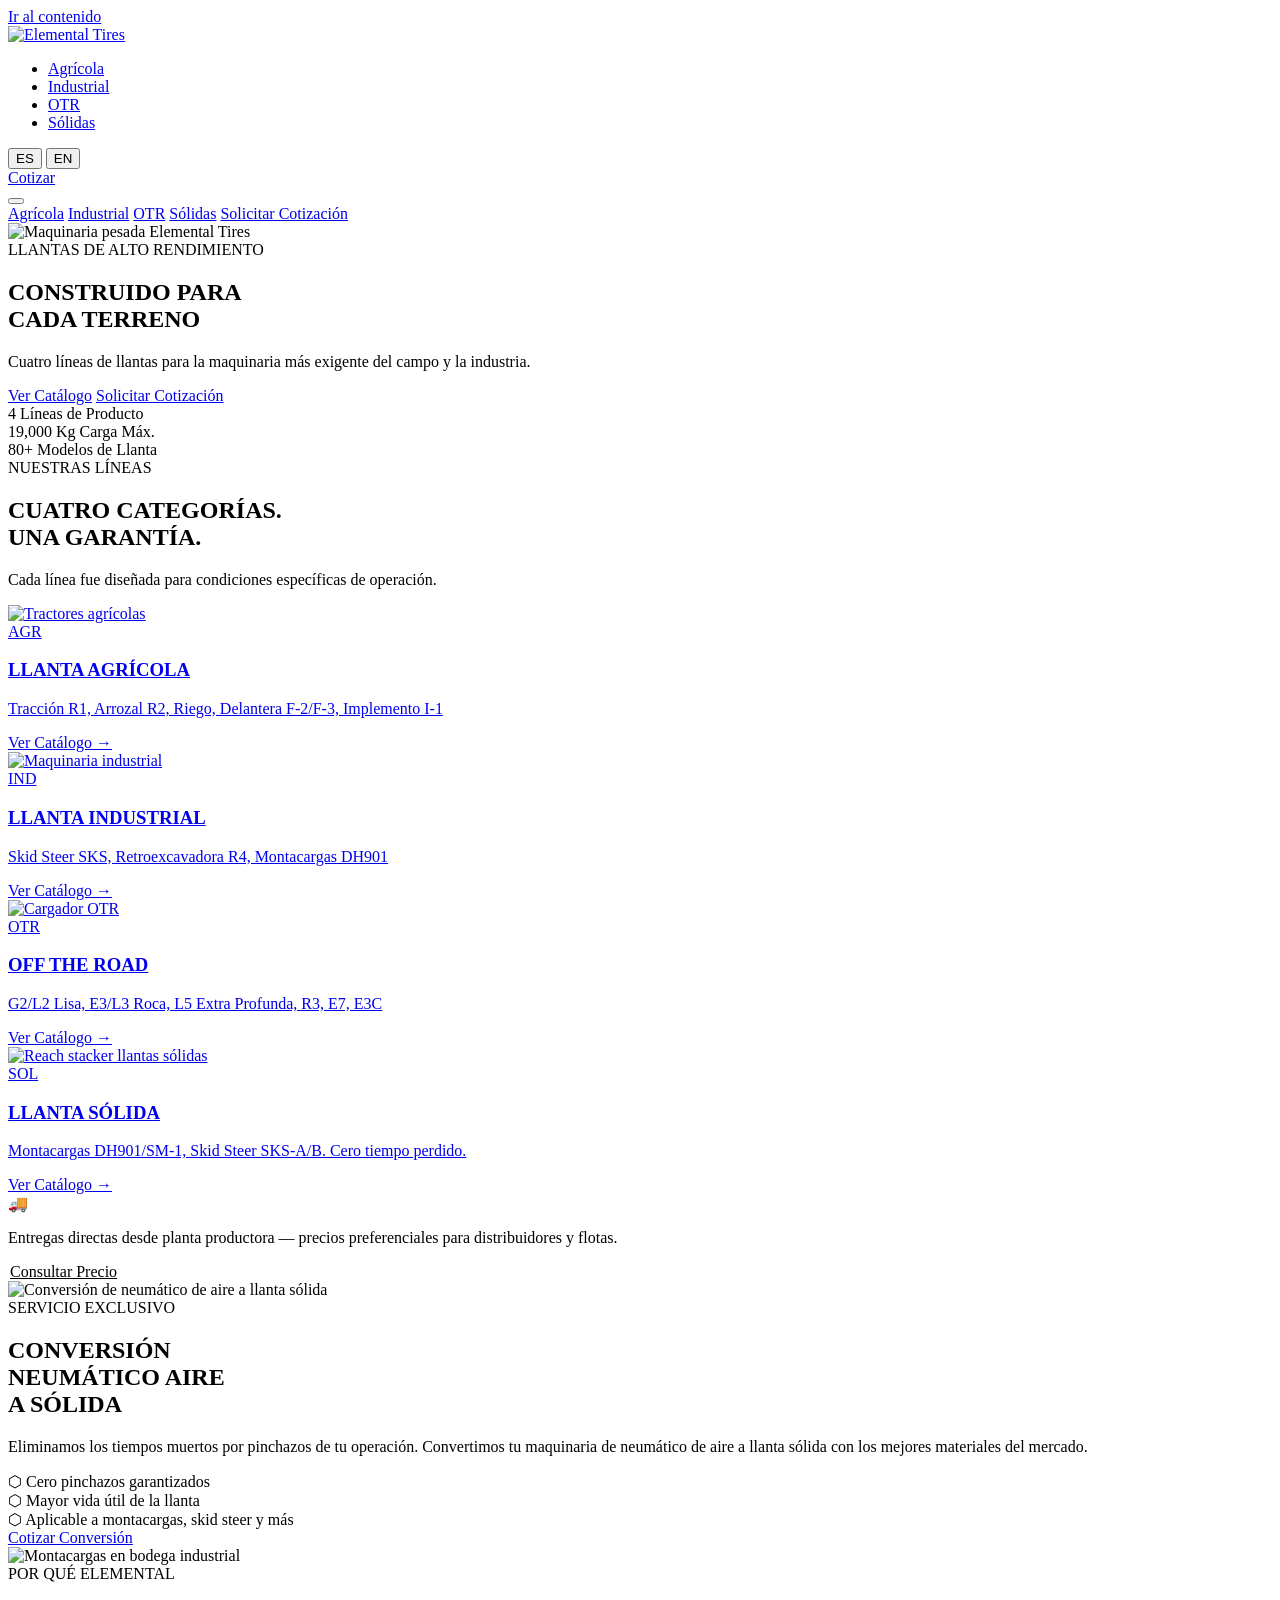
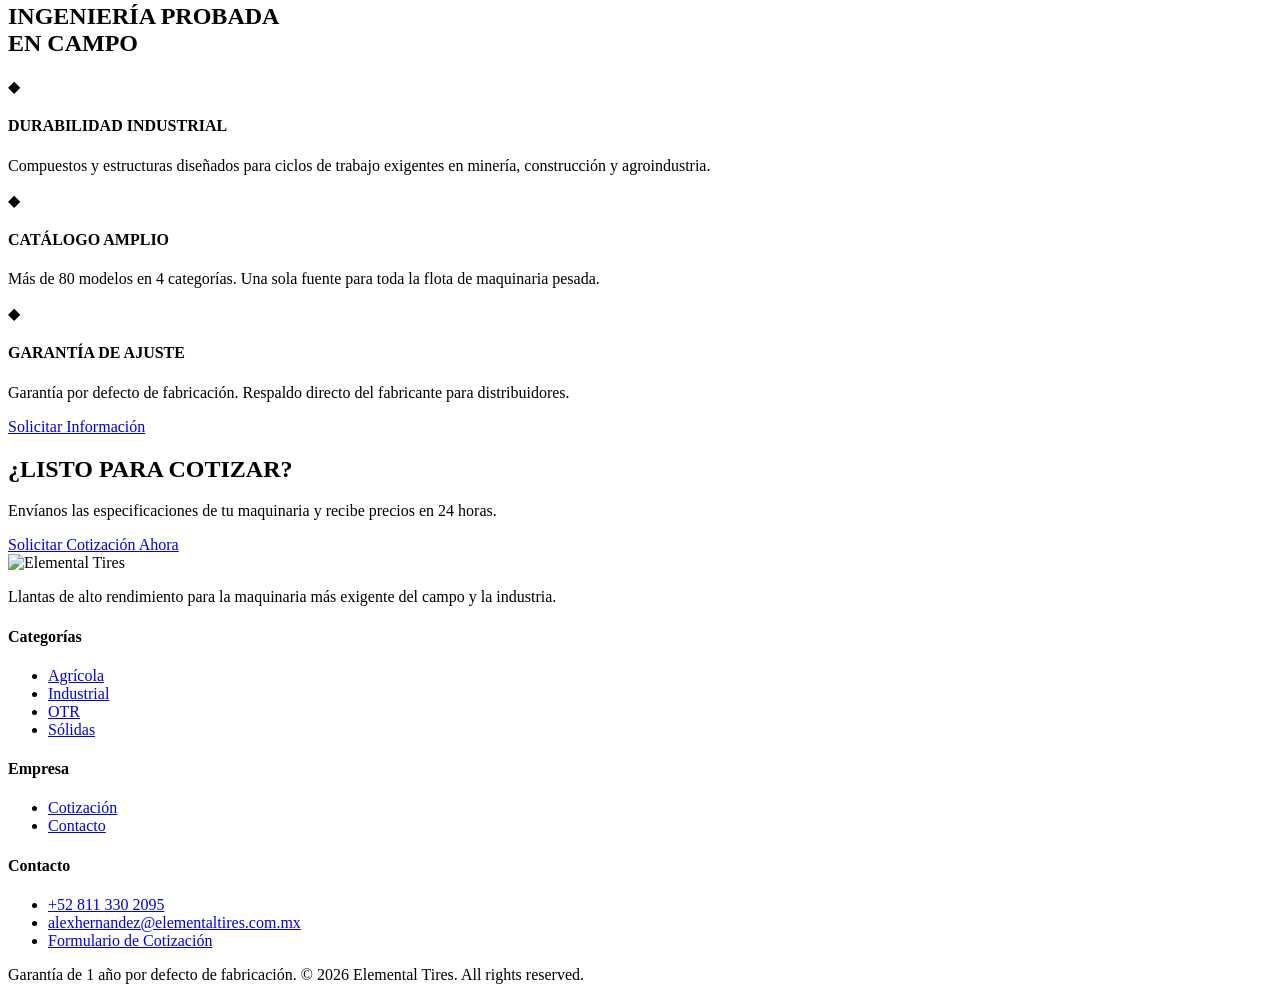
==== index.html @ 64456729 "Add files via upload" ====
﻿<!DOCTYPE html>
<html lang="es">
<head>
  <meta charset="UTF-8" />
  <meta name="viewport" content="width=device-width, initial-scale=1.0" />
  <title>Elemental Tires — Llantas Industriales y Agrícolas</title>
  <link rel="icon" type="image/png" href="assets/img/logo.png" />
  <meta name="description" content="Catálogo de llantas para maquinaria agrícola, industrial, OTR y montacargas. Distribuidores en LATAM y USA." />

  <link rel="preconnect" href="https://fonts.googleapis.com" />
  <link rel="preconnect" href="https://fonts.gstatic.com" crossorigin />
  <link rel="stylesheet" href="https://fonts.googleapis.com/css2?family=Barlow+Condensed:wght@400;700;900&family=Barlow:wght@400;500;700&family=IBM+Plex+Mono:wght@400;500&display=swap" />

  <link rel="stylesheet" href="assets/css/main.css?v=20260608" />
  <link rel="stylesheet" href="assets/css/index.css?v=20260608" />
</head>
<body>

<a href="#main" class="skip-link" data-es="Ir al contenido" data-en="Skip to content">Ir al contenido</a>
<div id="scroll-bar"></div>

<!-- NAV -->
<nav class="nav" role="navigation" aria-label="Navegación principal">
  <div class="nav__inner">
    <a href="index.html" class="nav__logo"><img src="assets/img/logo.png" alt="Elemental Tires" /></a>
    <ul class="nav__links">
      <li><a href="agricultural.html" data-es="Agrícola" data-en="Agricultural">Agrícola</a></li>
      <li><a href="industrial.html" data-es="Industrial" data-en="Industrial">Industrial</a></li>
      <li><a href="offroad.html" data-es="OTR" data-en="OTR">OTR</a></li>
      <li><a href="solid.html" data-es="Sólidas" data-en="Solid">Sólidas</a></li>
    </ul>
    <div class="nav__right">
      <div class="lang-toggle" role="group" aria-label="Idioma">
        <button class="lang-btn" data-lang="es">ES</button>
        <button class="lang-btn" data-lang="en">EN</button>
      </div>
      <a href="contact.html" class="nav__cta" data-es="Cotizar" data-en="Get Quote">Cotizar</a>
    </div>
    <button class="nav__hamburger" aria-label="Menú" aria-expanded="false">
      <span></span><span></span><span></span>
    </button>
  </div>
</nav>

<!-- MOBILE DRAWER -->
<div class="nav__drawer" role="dialog" aria-modal="true">
  <a href="agricultural.html" data-es="Agrícola" data-en="Agricultural">Agrícola</a>
  <a href="industrial.html" data-es="Industrial" data-en="Industrial">Industrial</a>
  <a href="offroad.html" data-es="OTR" data-en="OTR">OTR</a>
  <a href="solid.html" data-es="Sólidas" data-en="Solid">Sólidas</a>
  <a href="contact.html" class="nav__cta btn btn--primary btn--sm" data-es="Solicitar Cotización" data-en="Request Quote">Solicitar Cotización</a>
</div>

<main id="main">

  <!-- HERO -->
  <section class="hero" aria-label="Hero">
    <div class="hero__bg">
      <img class="hero__bg-img" src="assets/img/img-000.png"
           alt="Maquinaria pesada Elemental Tires"
           fetchpriority="high" loading="eager" />
      <div class="hero__overlay"></div>
    </div>
    <div class="hero__content container">
      <span class="hero__eyebrow hero__reveal"
            data-es="LLANTAS DE ALTO RENDIMIENTO" data-en="HIGH PERFORMANCE TIRES">LLANTAS DE ALTO RENDIMIENTO</span>
      <h1 class="hero__title hero__reveal"
          data-es="CONSTRUIDO PARA<br>CADA TERRENO" data-en="BUILT FOR<br>EVERY TERRAIN">CONSTRUIDO PARA<br>CADA TERRENO</h1>
      <p class="hero__sub hero__reveal"
         data-es="Cuatro líneas de llantas para la maquinaria más exigente del campo y la industria."
         data-en="Four tire lines for the most demanding agricultural and industrial machinery.">
        Cuatro líneas de llantas para la maquinaria más exigente del campo y la industria.
      </p>
      <div class="hero__actions hero__reveal">
        <a href="agricultural.html" class="btn btn--primary"
           data-es="Ver Catálogo" data-en="View Catalog">Ver Catálogo</a>
        <a href="contact.html" class="btn btn--ghost"
           data-es="Solicitar Cotización" data-en="Request Quote">Solicitar Cotización</a>
      </div>
    </div>
    <div class="hero__stats">
      <div class="hero__stat hero__reveal" style="--delay:.1s">
        <span class="hero__stat-num" data-count="4">4</span>
        <span class="hero__stat-label" data-es="Líneas de Producto" data-en="Product Lines">Líneas de Producto</span>
      </div>
      <div class="hero__stat hero__reveal" style="--delay:.2s">
        <span class="hero__stat-num" data-count="19000">19,000</span>
        <span class="hero__stat-label" data-es="Kg Carga Máx." data-en="Kg Max Load">Kg Carga Máx.</span>
      </div>
      <div class="hero__stat hero__reveal" style="--delay:.3s">
        <span class="hero__stat-num" data-count="80">80+</span>
        <span class="hero__stat-label" data-es="Modelos de Llanta" data-en="Tire Models">Modelos de Llanta</span>
      </div>
    </div>
  </section>

  <!-- CATEGORIES -->
  <section class="categories section-pad">
    <div class="container">
      <header class="section-header reveal">
        <span class="eyebrow" data-es="NUESTRAS LÍNEAS" data-en="OUR LINES">NUESTRAS LÍNEAS</span>
        <h2 data-es="CUATRO CATEGORÍAS.<br>UNA GARANTÍA." data-en="FOUR CATEGORIES.<br>ONE WARRANTY.">CUATRO CATEGORÍAS.<br>UNA GARANTÍA.</h2>
        <p data-es="Cada línea fue diseñada para condiciones específicas de operación."
           data-en="Each line was engineered for specific operating conditions.">
          Cada línea fue diseñada para condiciones específicas de operación.
        </p>
      </header>

      <div class="cat-grid">

        <a href="agricultural.html" class="cat-card reveal" style="--delay:.05s">
          <div class="cat-card__img">
            <img src="assets/img/img-002.png" alt="Tractores agrícolas" loading="lazy" />
          </div>
          <div class="cat-card__overlay"></div>
          <div class="cat-card__body">
            <span class="cat-card__code">AGR</span>
            <h3 data-es="LLANTA AGRÍCOLA" data-en="AGRICULTURAL TIRE">LLANTA AGRÍCOLA</h3>
            <p data-es="Tracción R1, Arrozal R2, Riego, Delantera F-2/F-3, Implemento I-1"
               data-en="R1 Drive, R2 Rice, Irrigation, Front F-2/F-3, Implement I-1">
              Tracción R1, Arrozal R2, Riego, Delantera F-2/F-3, Implemento I-1
            </p>
            <span class="cat-card__cta" data-es="Ver Catálogo →" data-en="View Catalog →">Ver Catálogo →</span>
          </div>
        </a>

        <a href="industrial.html" class="cat-card reveal" style="--delay:.1s">
          <div class="cat-card__img">
            <img src="assets/img/img-030.png" alt="Maquinaria industrial" loading="lazy" />
          </div>
          <div class="cat-card__overlay"></div>
          <div class="cat-card__body">
            <span class="cat-card__code">IND</span>
            <h3 data-es="LLANTA INDUSTRIAL" data-en="INDUSTRIAL TIRE">LLANTA INDUSTRIAL</h3>
            <p data-es="Skid Steer SKS, Retroexcavadora R4, Montacargas DH901"
               data-en="Skid Steer SKS, Backhoe R4, Forklift DH901">
              Skid Steer SKS, Retroexcavadora R4, Montacargas DH901
            </p>
            <span class="cat-card__cta" data-es="Ver Catálogo →" data-en="View Catalog →">Ver Catálogo →</span>
          </div>
        </a>

        <a href="offroad.html" class="cat-card reveal" style="--delay:.15s">
          <div class="cat-card__img">
            <img src="assets/img/img-065.png" alt="Cargador OTR" loading="lazy" />
          </div>
          <div class="cat-card__overlay"></div>
          <div class="cat-card__body">
            <span class="cat-card__code">OTR</span>
            <h3 data-es="OFF THE ROAD" data-en="OFF THE ROAD">OFF THE ROAD</h3>
            <p data-es="G2/L2 Lisa, E3/L3 Roca, L5 Extra Profunda, R3, E7, E3C"
               data-en="G2/L2 Smooth, E3/L3 Rock, L5 Extra Deep, R3, E7, E3C">
              G2/L2 Lisa, E3/L3 Roca, L5 Extra Profunda, R3, E7, E3C
            </p>
            <span class="cat-card__cta" data-es="Ver Catálogo →" data-en="View Catalog →">Ver Catálogo →</span>
          </div>
        </a>

        <a href="solid.html" class="cat-card reveal" style="--delay:.2s">
          <div class="cat-card__img">
            <img src="assets/img/img-100.png" alt="Reach stacker llantas sólidas" loading="lazy" />
          </div>
          <div class="cat-card__overlay"></div>
          <div class="cat-card__body">
            <span class="cat-card__code">SOL</span>
            <h3 data-es="LLANTA SÓLIDA" data-en="SOLID TIRE">LLANTA SÓLIDA</h3>
            <p data-es="Montacargas DH901/SM-1, Skid Steer SKS-A/B. Cero tiempo perdido."
               data-en="Forklift DH901/SM-1, Skid Steer SKS-A/B. Zero downtime.">
              Montacargas DH901/SM-1, Skid Steer SKS-A/B. Cero tiempo perdido.
            </p>
            <span class="cat-card__cta" data-es="Ver Catálogo →" data-en="View Catalog →">Ver Catálogo →</span>
          </div>
        </a>

      </div>
    </div>
  </section>

  <!-- CONVERSIÓN AIRE → SÓLIDA + ENTREGAS -->
  <section class="conversion-section section-pad">
    <div class="container">

      <!-- Ticker de entrega -->
      <div class="delivery-strip reveal">
        <span class="delivery-strip__icon">🚚</span>
        <p data-es="Entregas directas desde planta productora — precios preferenciales para distribuidores y flotas."
           data-en="Direct deliveries from the production plant — preferential pricing for distributors and fleets.">
          Entregas directas desde planta productora — precios preferenciales para distribuidores y flotas.
        </p>
        <a href="contact.html" class="btn btn--sm" style="background:#fff;color:var(--accent);border:2px solid #fff;white-space:nowrap;"
           data-es="Consultar Precio" data-en="Check Price">Consultar Precio</a>
      </div>

      <!-- Conversión highlight -->
      <div class="conv-grid">
        <div class="conv-img reveal">
          <img src="assets/img/aireasolido.jpeg" alt="Conversión de neumático de aire a llanta sólida" loading="lazy" />
        </div>
        <div class="conv-text">
          <span class="eyebrow reveal" data-es="SERVICIO EXCLUSIVO" data-en="EXCLUSIVE SERVICE">SERVICIO EXCLUSIVO</span>
          <h2 class="reveal" data-es="CONVERSIÓN<br>NEUMÁTICO AIRE<br>A SÓLIDA" data-en="PNEUMATIC TIRE<br>TO SOLID TIRE<br>CONVERSION">CONVERSIÓN<br>NEUMÁTICO AIRE<br>A SÓLIDA</h2>
          <p class="reveal" data-es="Eliminamos los tiempos muertos por pinchazos de tu operación. Convertimos tu maquinaria de neumático de aire a llanta sólida con los mejores materiales del mercado."
             data-en="We eliminate puncture downtime from your operation. We convert your equipment from pneumatic air tires to solid tires with the best materials on the market.">
            Eliminamos los tiempos muertos por pinchazos de tu operación. Convertimos tu maquinaria de neumático de aire a llanta sólida con los mejores materiales del mercado.
          </p>
          <div class="conv-features reveal">
            <div class="conv-feat">
              <span class="conv-feat__icon">⬡</span>
              <span data-es="Cero pinchazos garantizados" data-en="Zero punctures guaranteed">Cero pinchazos garantizados</span>
            </div>
            <div class="conv-feat">
              <span class="conv-feat__icon">⬡</span>
              <span data-es="Mayor vida útil de la llanta" data-en="Longer tire service life">Mayor vida útil de la llanta</span>
            </div>
            <div class="conv-feat">
              <span class="conv-feat__icon">⬡</span>
              <span data-es="Aplicable a montacargas, skid steer y más" data-en="Applicable to forklifts, skid steers and more">Aplicable a montacargas, skid steer y más</span>
            </div>
          </div>
          <a href="contact.html?product=Conversion+Neumatico+a+Solida" class="btn btn--primary reveal"
             data-es="Cotizar Conversión" data-en="Quote Conversion">Cotizar Conversión</a>
        </div>
      </div>

    </div>
  </section>

  <!-- WHY ELEMENTAL -->
  <section class="why section-pad">
    <div class="container">
      <div class="why__grid">
        <div class="why__img reveal">
          <img src="assets/img/img-051.png" alt="Montacargas en bodega industrial" loading="lazy" />
        </div>
        <div class="why__text">
          <header class="section-header reveal">
            <span class="eyebrow" data-es="POR QUÉ ELEMENTAL" data-en="WHY ELEMENTAL">POR QUÉ ELEMENTAL</span>
            <h2 data-es="INGENIERÍA PROBADA<br>EN CAMPO" data-en="FIELD-PROVEN<br>ENGINEERING">INGENIERÍA PROBADA<br>EN CAMPO</h2>
          </header>
          <div class="why__pillars">
            <div class="why__pillar reveal">
              <span class="why__pillar-icon">◆</span>
              <div>
                <h4 data-es="DURABILIDAD INDUSTRIAL" data-en="INDUSTRIAL DURABILITY">DURABILIDAD INDUSTRIAL</h4>
                <p data-es="Compuestos y estructuras diseñados para ciclos de trabajo exigentes en minería, construcción y agroindustria."
                   data-en="Compounds and structures designed for demanding work cycles in mining, construction, and agro-industry.">
                  Compuestos y estructuras diseñados para ciclos de trabajo exigentes en minería, construcción y agroindustria.
                </p>
              </div>
            </div>
            <div class="why__pillar reveal">
              <span class="why__pillar-icon">◆</span>
              <div>
                <h4 data-es="CATÁLOGO AMPLIO" data-en="WIDE CATALOG">CATÁLOGO AMPLIO</h4>
                <p data-es="Más de 80 modelos en 4 categorías. Una sola fuente para toda la flota de maquinaria pesada."
                   data-en="Over 80 models in 4 categories. A single source for your entire heavy equipment fleet.">
                  Más de 80 modelos en 4 categorías. Una sola fuente para toda la flota de maquinaria pesada.
                </p>
              </div>
            </div>
            <div class="why__pillar reveal">
              <span class="why__pillar-icon">◆</span>
              <div>
                <h4 data-es="GARANTÍA DE AJUSTE" data-en="ADJUSTMENT WARRANTY">GARANTÍA DE AJUSTE</h4>
                <p data-es="Garantía por defecto de fabricación. Respaldo directo del fabricante para distribuidores."
                   data-en="Warranty for manufacturing defects. Direct manufacturer support for distributors.">
                  Garantía por defecto de fabricación. Respaldo directo del fabricante para distribuidores.
                </p>
              </div>
            </div>
          </div>
          <div class="reveal">
            <a href="contact.html" class="btn btn--primary"
               data-es="Solicitar Información" data-en="Request Information">Solicitar Información</a>
          </div>
        </div>
      </div>
    </div>
  </section>

  <!-- CTA BAND -->
  <section class="cta-band">
    <div class="container cta-band__inner">
      <div class="reveal">
        <h2 data-es="¿LISTO PARA COTIZAR?" data-en="READY TO GET A QUOTE?">¿LISTO PARA COTIZAR?</h2>
        <p data-es="Envíanos las especificaciones de tu maquinaria y recibe precios en 24 horas."
           data-en="Send us your equipment specifications and receive pricing within 24 hours.">
          Envíanos las especificaciones de tu maquinaria y recibe precios en 24 horas.
        </p>
      </div>
      <a href="contact.html" class="btn btn--primary reveal"
         data-es="Solicitar Cotización Ahora" data-en="Request Quote Now">Solicitar Cotización Ahora</a>
    </div>
  </section>

</main>

<!-- FOOTER -->
<footer class="footer" role="contentinfo">
  <div class="footer__inner">
    <div>
      <div class="footer__logo"><img src="assets/img/logo.png" alt="Elemental Tires" /></div>
      <p class="footer__tagline"
         data-es="Llantas de alto rendimiento para la maquinaria más exigente del campo y la industria."
         data-en="High-performance tires for the most demanding agricultural and industrial machinery.">
        Llantas de alto rendimiento para la maquinaria más exigente del campo y la industria.
      </p>
    </div>
    <div class="footer__col">
      <h4 data-es="Categorías" data-en="Categories">Categorías</h4>
      <ul>
        <li><a href="agricultural.html" data-es="Agrícola" data-en="Agricultural">Agrícola</a></li>
        <li><a href="industrial.html" data-es="Industrial" data-en="Industrial">Industrial</a></li>
        <li><a href="offroad.html">OTR</a></li>
        <li><a href="solid.html" data-es="Sólidas" data-en="Solid">Sólidas</a></li>
      </ul>
    </div>
    <div class="footer__col">
      <h4 data-es="Empresa" data-en="Company">Empresa</h4>
      <ul>
        <li><a href="contact.html" data-es="Cotización" data-en="Quote">Cotización</a></li>
        <li><a href="contact.html" data-es="Contacto" data-en="Contact">Contacto</a></li>
      </ul>
    </div>
    <div class="footer__col">
      <h4 data-es="Contacto" data-en="Contact">Contacto</h4>
      <ul>
        <li><a href="https://wa.me/528113302095" target="_blank" rel="noopener">+52 811 330 2095</a></li>
        <li><a href="mailto:alexhernandez@elementaltires.com.mx">alexhernandez@elementaltires.com.mx</a></li>
        <li><a href="contact.html" data-es="Formulario de Cotización" data-en="Quote Form">Formulario de Cotización</a></li>
      </ul>
    </div>
  </div>
  <div class="footer__bottom">
    <span class="footer__warranty" data-es="Garantía de 1 año por defecto de fabricación." data-en="1-year manufacturing defect warranty.">Garantía de 1 año por defecto de fabricación.</span>
    <span class="footer__copy">© 2026 Elemental Tires. All rights reserved.</span>
  </div>
</footer>

<script defer src="lib/gsap.min.js"></script>
<script defer src="lib/ScrollTrigger.min.js"></script>
<script defer src="assets/js/main.js?v=20260608"></script>
</body>
</html>
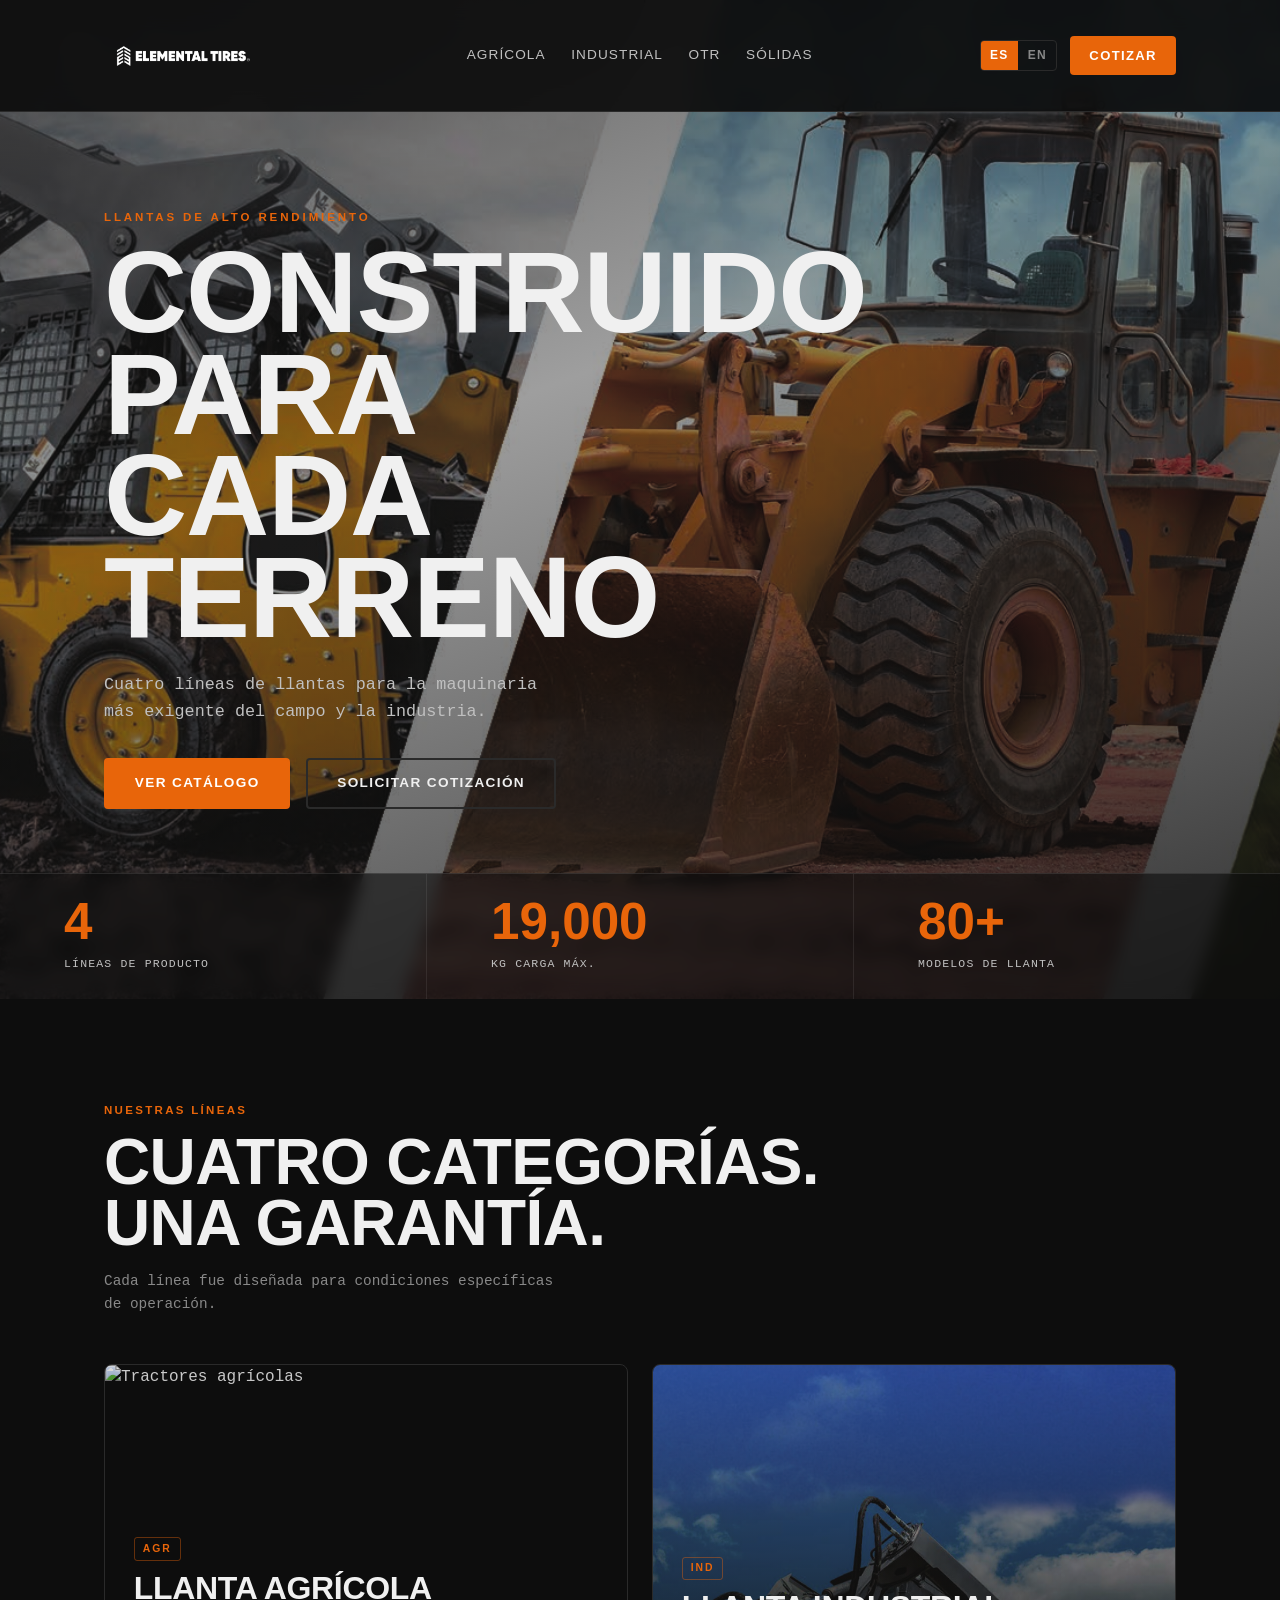
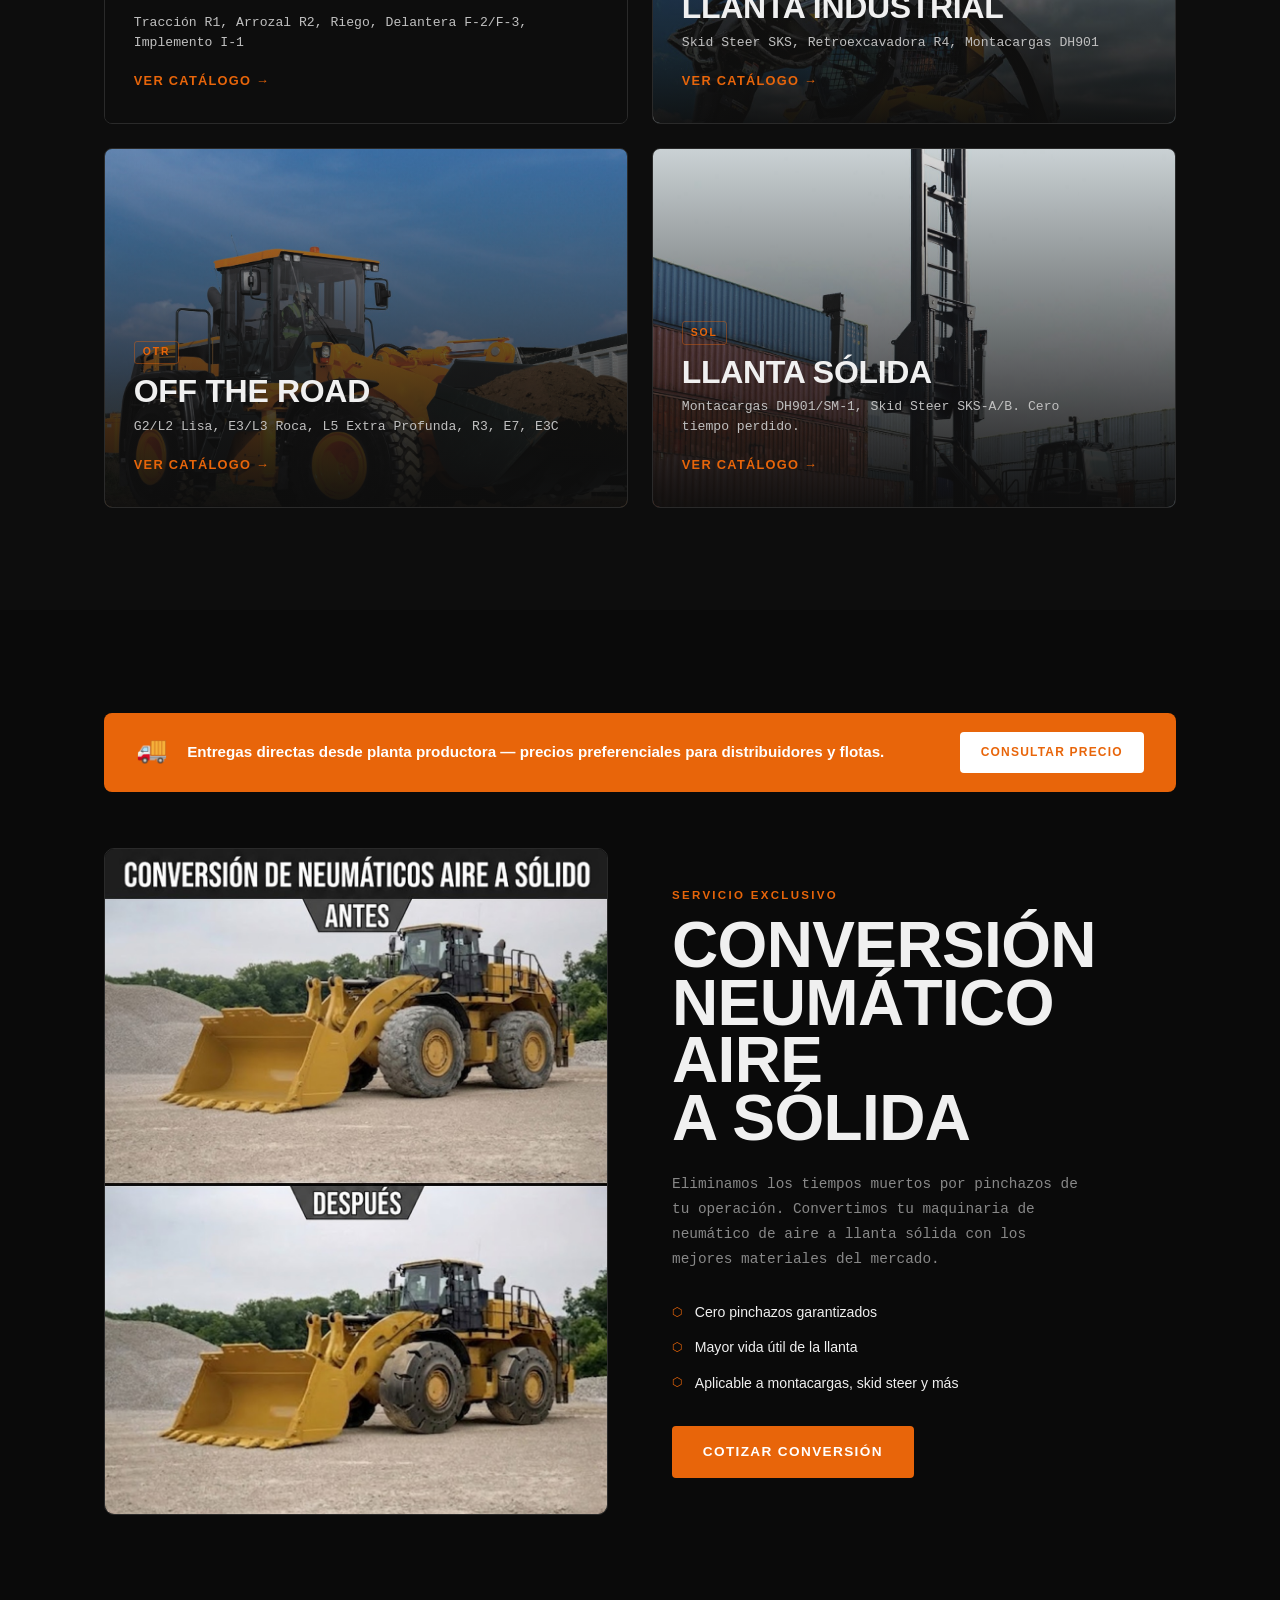
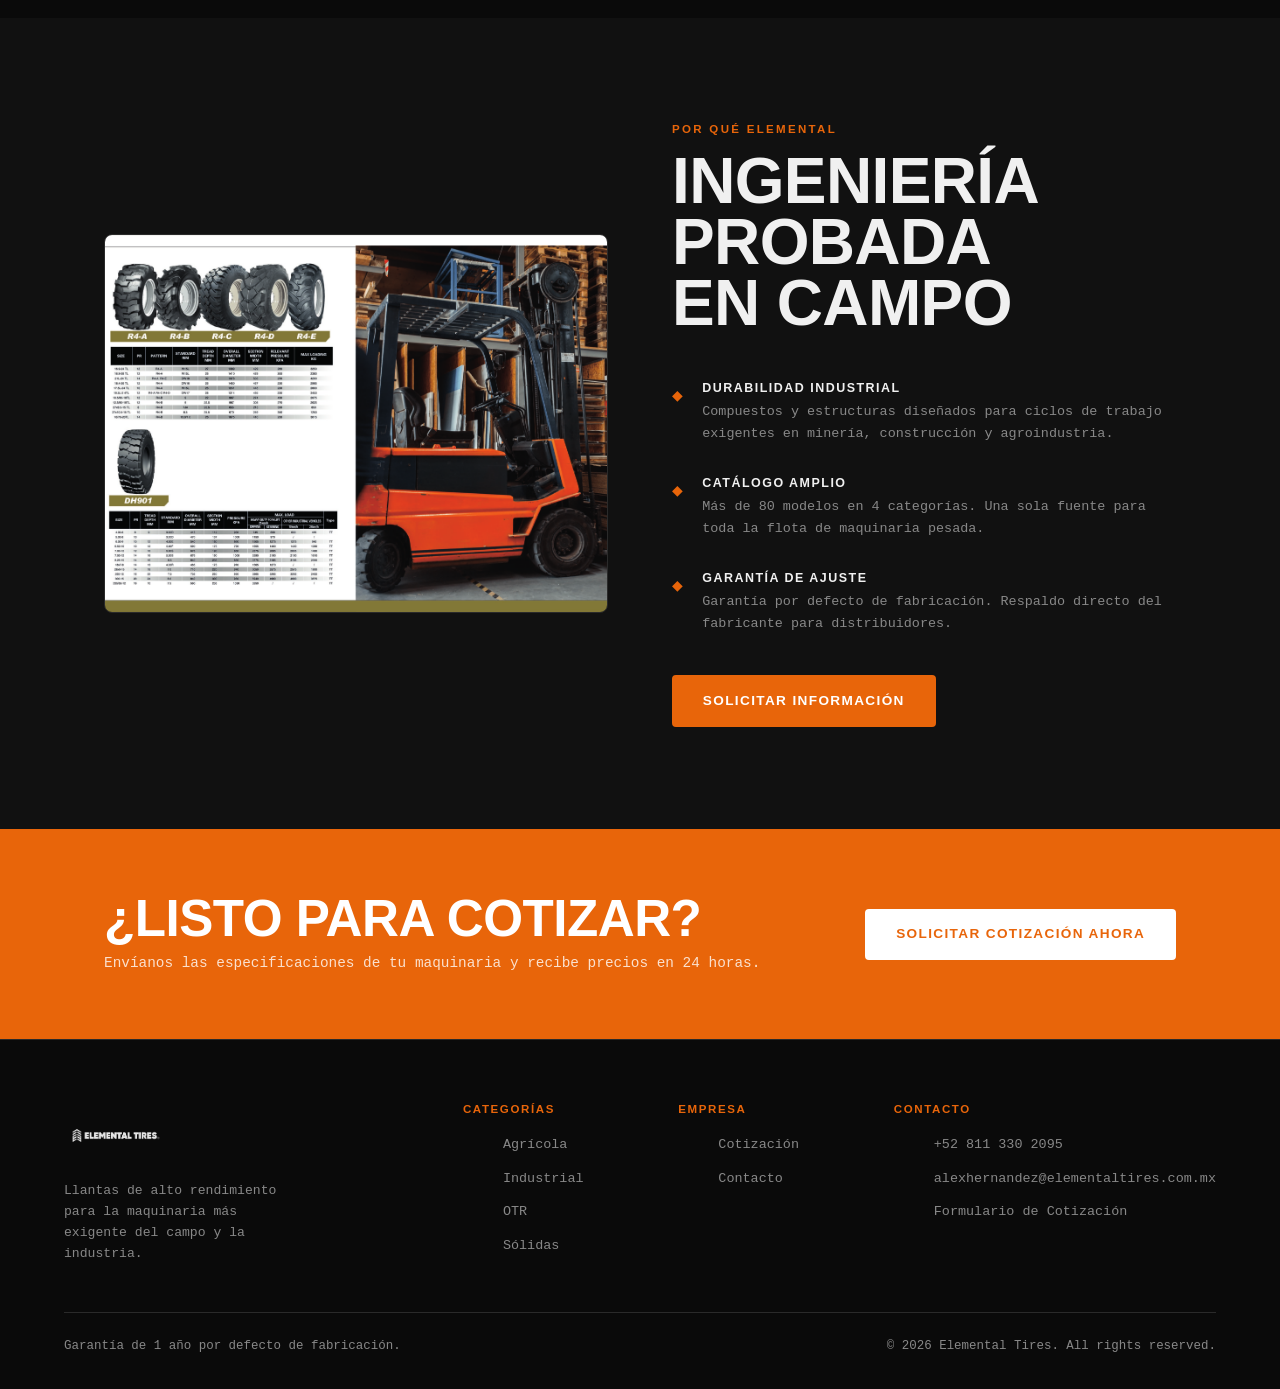
==== commit 384df7c8: "Add files via upload" ====
--- a/index.html
+++ b/index.html
@@ -4,15 +4,15 @@
   <meta charset="UTF-8" />
   <meta name="viewport" content="width=device-width, initial-scale=1.0" />
   <title>Elemental Tires — Llantas Industriales y Agrícolas</title>
-  <link rel="icon" type="image/png" href="assets/img/logo.png" />
+  <link rel="icon" type="image/png" href="img/logo.png" />
   <meta name="description" content="Catálogo de llantas para maquinaria agrícola, industrial, OTR y montacargas. Distribuidores en LATAM y USA." />
 
   <link rel="preconnect" href="https://fonts.googleapis.com" />
   <link rel="preconnect" href="https://fonts.gstatic.com" crossorigin />
   <link rel="stylesheet" href="https://fonts.googleapis.com/css2?family=Barlow+Condensed:wght@400;700;900&family=Barlow:wght@400;500;700&family=IBM+Plex+Mono:wght@400;500&display=swap" />
 
-  <link rel="stylesheet" href="assets/css/main.css?v=20260608" />
-  <link rel="stylesheet" href="assets/css/index.css?v=20260608" />
+  <link rel="stylesheet" href="css/main.css?v=20260608" />
+  <link rel="stylesheet" href="css/index.css?v=20260608" />
 </head>
 <body>
 
@@ -22,7 +22,7 @@
 <!-- NAV -->
 <nav class="nav" role="navigation" aria-label="Navegación principal">
   <div class="nav__inner">
-    <a href="index.html" class="nav__logo"><img src="assets/img/logo.png" alt="Elemental Tires" /></a>
+    <a href="index.html" class="nav__logo"><img src="img/logo.png" alt="Elemental Tires" /></a>
     <ul class="nav__links">
       <li><a href="agricultural.html" data-es="Agrícola" data-en="Agricultural">Agrícola</a></li>
       <li><a href="industrial.html" data-es="Industrial" data-en="Industrial">Industrial</a></li>
@@ -56,7 +56,7 @@
   <!-- HERO -->
   <section class="hero" aria-label="Hero">
     <div class="hero__bg">
-      <img class="hero__bg-img" src="assets/img/img-000.png"
+      <img class="hero__bg-img" src="img/img-000.png"
            alt="Maquinaria pesada Elemental Tires"
            fetchpriority="high" loading="eager" />
       <div class="hero__overlay"></div>
@@ -110,7 +110,7 @@
 
         <a href="agricultural.html" class="cat-card reveal" style="--delay:.05s">
           <div class="cat-card__img">
-            <img src="assets/img/img-002.png" alt="Tractores agrícolas" loading="lazy" />
+            <img src="img/img-002.png" alt="Tractores agrícolas" loading="lazy" />
           </div>
           <div class="cat-card__overlay"></div>
           <div class="cat-card__body">
@@ -126,7 +126,7 @@
 
         <a href="industrial.html" class="cat-card reveal" style="--delay:.1s">
           <div class="cat-card__img">
-            <img src="assets/img/img-030.png" alt="Maquinaria industrial" loading="lazy" />
+            <img src="img/img-030.png" alt="Maquinaria industrial" loading="lazy" />
           </div>
           <div class="cat-card__overlay"></div>
           <div class="cat-card__body">
@@ -142,7 +142,7 @@
 
         <a href="offroad.html" class="cat-card reveal" style="--delay:.15s">
           <div class="cat-card__img">
-            <img src="assets/img/img-065.png" alt="Cargador OTR" loading="lazy" />
+            <img src="img/img-065.png" alt="Cargador OTR" loading="lazy" />
           </div>
           <div class="cat-card__overlay"></div>
           <div class="cat-card__body">
@@ -158,7 +158,7 @@
 
         <a href="solid.html" class="cat-card reveal" style="--delay:.2s">
           <div class="cat-card__img">
-            <img src="assets/img/img-100.png" alt="Reach stacker llantas sólidas" loading="lazy" />
+            <img src="img/img-100.png" alt="Reach stacker llantas sólidas" loading="lazy" />
           </div>
           <div class="cat-card__overlay"></div>
           <div class="cat-card__body">
@@ -194,7 +194,7 @@
       <!-- Conversión highlight -->
       <div class="conv-grid">
         <div class="conv-img reveal">
-          <img src="assets/img/aireasolido.jpeg" alt="Conversión de neumático de aire a llanta sólida" loading="lazy" />
+          <img src="img/aireasolido.jpeg" alt="Conversión de neumático de aire a llanta sólida" loading="lazy" />
         </div>
         <div class="conv-text">
           <span class="eyebrow reveal" data-es="SERVICIO EXCLUSIVO" data-en="EXCLUSIVE SERVICE">SERVICIO EXCLUSIVO</span>
@@ -230,7 +230,7 @@
     <div class="container">
       <div class="why__grid">
         <div class="why__img reveal">
-          <img src="assets/img/img-051.png" alt="Montacargas en bodega industrial" loading="lazy" />
+          <img src="img/img-051.png" alt="Montacargas en bodega industrial" loading="lazy" />
         </div>
         <div class="why__text">
           <header class="section-header reveal">
@@ -299,7 +299,7 @@
 <footer class="footer" role="contentinfo">
   <div class="footer__inner">
     <div>
-      <div class="footer__logo"><img src="assets/img/logo.png" alt="Elemental Tires" /></div>
+      <div class="footer__logo"><img src="img/logo.png" alt="Elemental Tires" /></div>
       <p class="footer__tagline"
          data-es="Llantas de alto rendimiento para la maquinaria más exigente del campo y la industria."
          data-en="High-performance tires for the most demanding agricultural and industrial machinery.">
@@ -339,7 +339,7 @@
 
 <script defer src="lib/gsap.min.js"></script>
 <script defer src="lib/ScrollTrigger.min.js"></script>
-<script defer src="assets/js/main.js?v=20260608"></script>
+<script defer src="js/main.js?v=20260608"></script>
 </body>
 </html>
 
--- a/css/main.css
+++ b/css/main.css
@@ -0,0 +1,703 @@
+/* =============================================================
+   ELEMENTAL TIRES — main.css
+   Shared styles: tokens, reset, nav, footer, components
+   ============================================================= */
+
+/* =============================================================
+   1. Tokens
+   ============================================================= */
+:root {
+  --bg:        #0D0D0D;
+  --bg-card:   #1A1A1A;
+  --bg-card2:  #141414;
+  --accent:    #E8650A;
+  --accent-dim:#B54E08;
+  --silver:    #C0C0C0;
+  --text:      #F0F0F0;
+  --text-muted:#888888;
+  --border:    #2A2A2A;
+
+  --font-head: 'Barlow Condensed', sans-serif;
+  --font-body: 'IBM Plex Mono', monospace;
+  --font-ui:   'Barlow', sans-serif;
+
+  --ease-out:  cubic-bezier(0.16, 1, 0.3, 1);
+  --ease-soft: cubic-bezier(0.25, 0.46, 0.45, 0.94);
+
+  --nav-h: 112px;
+  --gutter: clamp(1rem, 5vw, 4rem);
+  --container: 1200px;
+}
+
+/* =============================================================
+   2. Reset & Base
+   ============================================================= */
+*, *::before, *::after { box-sizing: border-box; margin: 0; }
+html {
+  -webkit-text-size-adjust: 100%;
+  tab-size: 2;
+  scroll-behavior: smooth;
+  overflow-x: clip;
+}
+body {
+  font-family: var(--font-body);
+  font-size: 16px;
+  line-height: 1.6;
+  background: var(--bg);
+  color: var(--text);
+  -webkit-font-smoothing: antialiased;
+  text-rendering: optimizeLegibility;
+  overflow-x: clip;
+  overscroll-behavior-y: none;
+}
+img, svg, video { display: block; max-width: 100%; }
+img { height: auto; }
+button { font: inherit; color: inherit; cursor: pointer; border: 0; background: none; }
+a { color: inherit; text-decoration: none; }
+p { text-wrap: pretty; }
+h1, h2, h3, h4 {
+  font-family: var(--font-head);
+  text-wrap: balance;
+  line-height: 1.0;
+  letter-spacing: -0.01em;
+  text-transform: uppercase;
+}
+::selection { background: var(--accent); color: #fff; }
+:focus-visible {
+  outline: 2px solid var(--accent);
+  outline-offset: 3px;
+  border-radius: 4px;
+}
+
+/* =============================================================
+   3. Utilities
+   ============================================================= */
+.container {
+  width: 100%;
+  max-width: var(--container);
+  margin-inline: auto;
+  padding-inline: var(--gutter);
+}
+.sr-only {
+  position: absolute; width: 1px; height: 1px;
+  padding: 0; margin: -1px; overflow: hidden;
+  clip: rect(0,0,0,0); white-space: nowrap; border: 0;
+}
+.skip-link {
+  position: fixed; top: -100px; left: 1rem;
+  padding: .6rem 1rem; background: var(--text); color: var(--bg);
+  z-index: 9999; border-radius: 4px; font-weight: 700;
+}
+.skip-link:focus { top: 1rem; }
+
+/* =============================================================
+   4. Scroll progress bar
+   ============================================================= */
+#scroll-bar {
+  position: fixed;
+  top: 0; left: 0;
+  height: 3px;
+  width: 0%;
+  background: var(--accent);
+  z-index: 9998;
+  transition: width .1s linear;
+}
+
+/* =============================================================
+   5. NAV
+   ============================================================= */
+.nav {
+  position: fixed;
+  top: 0; left: 0; right: 0;
+  height: var(--nav-h);
+  background: rgba(13,13,13,.92);
+  backdrop-filter: blur(12px);
+  -webkit-backdrop-filter: blur(12px);
+  border-bottom: 1px solid var(--border);
+  z-index: 900;
+  display: flex;
+  align-items: center;
+}
+.nav__inner {
+  display: flex;
+  align-items: center;
+  justify-content: space-between;
+  gap: 1.5rem;
+  width: 100%;
+  max-width: var(--container);
+  margin-inline: auto;
+  padding-inline: var(--gutter);
+}
+.nav__logo {
+  display: flex;
+  align-items: center;
+  flex-shrink: 0;
+}
+.nav__logo img {
+  height: 96px;
+  width: auto;
+  display: block;
+  /* Invert black logo → white on dark nav */
+  filter: brightness(0) invert(1);
+  transition: opacity .2s, transform .2s var(--ease-out);
+}
+.nav__logo:hover img {
+  opacity: .85;
+  transform: scale(1.04);
+}
+
+.nav__links {
+  display: flex;
+  align-items: center;
+  gap: clamp(.8rem, 2vw, 1.8rem);
+  list-style: none;
+}
+.nav__links a {
+  font-family: var(--font-ui);
+  font-size: .85rem;
+  font-weight: 500;
+  letter-spacing: .08em;
+  text-transform: uppercase;
+  color: var(--silver);
+  transition: color .2s var(--ease-out);
+}
+.nav__links a:hover,
+.nav__links a.active { color: var(--accent); }
+
+.nav__right {
+  display: flex;
+  align-items: center;
+  gap: .8rem;
+  flex-shrink: 0;
+}
+.lang-toggle {
+  display: flex;
+  border: 1px solid var(--border);
+  border-radius: 4px;
+  overflow: hidden;
+}
+.lang-btn {
+  font-family: var(--font-ui);
+  font-size: .75rem;
+  font-weight: 700;
+  letter-spacing: .1em;
+  padding: .3rem .6rem;
+  background: transparent;
+  color: var(--text-muted);
+  transition: background .2s, color .2s;
+}
+.lang-btn.active {
+  background: var(--accent);
+  color: #fff;
+}
+.nav__cta {
+  font-family: var(--font-ui);
+  font-size: .82rem;
+  font-weight: 700;
+  letter-spacing: .1em;
+  text-transform: uppercase;
+  padding: .55rem 1.2rem;
+  background: var(--accent);
+  color: #fff;
+  border-radius: 4px;
+  transition: background .2s var(--ease-out), transform .2s var(--ease-out);
+  white-space: nowrap;
+}
+.nav__cta:hover {
+  background: var(--accent-dim);
+  transform: translateY(-1px);
+}
+
+/* Hamburger */
+.nav__hamburger {
+  display: none;
+  flex-direction: column;
+  gap: 5px;
+  padding: 8px;
+  cursor: pointer;
+}
+.nav__hamburger span {
+  display: block;
+  width: 22px;
+  height: 2px;
+  background: var(--text);
+  transition: transform .3s var(--ease-out), opacity .3s;
+}
+.nav__hamburger.is-open span:nth-child(1) { transform: translateY(7px) rotate(45deg); }
+.nav__hamburger.is-open span:nth-child(2) { opacity: 0; }
+.nav__hamburger.is-open span:nth-child(3) { transform: translateY(-7px) rotate(-45deg); }
+
+/* Mobile nav drawer */
+.nav__drawer {
+  display: none;
+  position: fixed;
+  top: var(--nav-h); left: 0; right: 0;
+  background: rgba(13,13,13,.97);
+  border-bottom: 1px solid var(--border);
+  padding: 1.5rem var(--gutter) 2rem;
+  z-index: 899;
+  flex-direction: column;
+  gap: 1.2rem;
+}
+.nav__drawer.is-open { display: flex; }
+.nav__drawer a {
+  font-family: var(--font-head);
+  font-size: 1.6rem;
+  font-weight: 700;
+  letter-spacing: .05em;
+  text-transform: uppercase;
+  color: var(--text);
+  transition: color .2s;
+}
+.nav__drawer a:hover { color: var(--accent); }
+.nav__drawer .nav__cta { align-self: flex-start; }
+
+/* =============================================================
+   6. FOOTER
+   ============================================================= */
+.footer {
+  background: #0A0A0A;
+  border-top: 1px solid var(--border);
+  padding: 4rem var(--gutter) 2rem;
+}
+.footer__inner {
+  max-width: var(--container);
+  margin-inline: auto;
+  display: grid;
+  grid-template-columns: 2fr 1fr 1fr 1fr;
+  gap: 3rem 2rem;
+}
+.footer__logo {
+  margin-bottom: .8rem;
+}
+.footer__logo img {
+  height: 63px;
+  width: auto;
+  filter: brightness(0) invert(1);
+  opacity: .9;
+}
+.footer__tagline {
+  font-size: .82rem;
+  color: var(--text-muted);
+  line-height: 1.6;
+  max-width: 28ch;
+}
+.footer__col h4 {
+  font-family: var(--font-ui);
+  font-size: .72rem;
+  font-weight: 700;
+  letter-spacing: .14em;
+  text-transform: uppercase;
+  color: var(--accent);
+  margin-bottom: 1rem;
+}
+.footer__col ul { list-style: none; display: flex; flex-direction: column; gap: .5rem; }
+.footer__col a {
+  font-size: .84rem;
+  color: var(--text-muted);
+  transition: color .2s;
+}
+.footer__col a:hover { color: var(--text); }
+.footer__bottom {
+  max-width: var(--container);
+  margin-inline: auto;
+  border-top: 1px solid var(--border);
+  margin-top: 3rem;
+  padding-top: 1.5rem;
+  display: flex;
+  justify-content: space-between;
+  align-items: center;
+  flex-wrap: wrap;
+  gap: 1rem;
+}
+.footer__copy {
+  font-size: .78rem;
+  color: var(--text-muted);
+}
+.footer__warranty {
+  font-size: .78rem;
+  color: var(--text-muted);
+  white-space: nowrap;
+}
+
+/* =============================================================
+   7. Reveal animations
+   ============================================================= */
+.reveal {
+  opacity: 0;
+  transform: translateY(32px);
+  transition: opacity .7s var(--ease-out), transform .7s var(--ease-out);
+}
+.reveal.is-visible {
+  opacity: 1;
+  transform: none;
+}
+.reveal[data-split] {
+  opacity: 1;
+  transform: none;
+}
+
+/* =============================================================
+   8. Buttons
+   ============================================================= */
+.btn {
+  display: inline-flex;
+  align-items: center;
+  gap: .6rem;
+  font-family: var(--font-ui);
+  font-size: .85rem;
+  font-weight: 700;
+  letter-spacing: .1em;
+  text-transform: uppercase;
+  padding: .8rem 1.8rem;
+  border-radius: 4px;
+  transition: background .2s var(--ease-out), transform .2s var(--ease-out), box-shadow .2s;
+  cursor: pointer;
+}
+.btn--primary {
+  background: var(--accent);
+  color: #fff;
+  border: 2px solid var(--accent);
+}
+.btn--primary:hover {
+  background: var(--accent-dim);
+  border-color: var(--accent-dim);
+  transform: translateY(-2px);
+  box-shadow: 0 8px 24px rgba(232,101,10,.3);
+}
+.btn--ghost {
+  background: transparent;
+  color: var(--text);
+  border: 2px solid var(--border);
+}
+.btn--ghost:hover {
+  border-color: var(--accent);
+  color: var(--accent);
+  transform: translateY(-2px);
+}
+.btn--sm {
+  font-size: .75rem;
+  padding: .55rem 1.2rem;
+}
+
+/* =============================================================
+   9. PR Badge
+   ============================================================= */
+.pr-badge {
+  display: inline-block;
+  font-family: var(--font-ui);
+  font-size: .65rem;
+  font-weight: 700;
+  letter-spacing: .1em;
+  text-transform: uppercase;
+  padding: .2rem .5rem;
+  background: rgba(232,101,10,.15);
+  border: 1px solid rgba(232,101,10,.4);
+  color: var(--accent);
+  border-radius: 3px;
+}
+
+/* =============================================================
+   10. Spec Tables
+   ============================================================= */
+.spec-table-wrap {
+  overflow-x: auto;
+  margin-block: 1.5rem;
+  border-radius: 6px;
+  border: 1px solid var(--border);
+}
+.spec-table {
+  width: 100%;
+  border-collapse: collapse;
+  font-size: .82rem;
+}
+.spec-table thead th {
+  background: #111;
+  padding: .75rem 1rem;
+  text-align: left;
+  font-family: var(--font-ui);
+  font-size: .72rem;
+  font-weight: 700;
+  letter-spacing: .1em;
+  text-transform: uppercase;
+  color: var(--accent);
+  border-bottom: 1px solid var(--border);
+  white-space: nowrap;
+}
+.spec-table tbody tr {
+  border-bottom: 1px solid var(--border);
+  transition: background .15s;
+}
+.spec-table tbody tr:last-child { border-bottom: 0; }
+.spec-table tbody tr:hover {
+  background: #1F1F1F;
+  border-left: 3px solid var(--accent);
+}
+.spec-table tbody td {
+  padding: .65rem 1rem;
+  color: var(--text-muted);
+  white-space: nowrap;
+}
+.spec-table tbody td:first-child {
+  font-weight: 700;
+  color: var(--text);
+  font-family: var(--font-ui);
+}
+
+/* =============================================================
+   11. Search bar
+   ============================================================= */
+.search-wrap {
+  display: flex;
+  align-items: center;
+  gap: .8rem;
+  margin-bottom: 1.5rem;
+}
+.search-input {
+  background: var(--bg-card);
+  border: 1px solid var(--border);
+  color: var(--text);
+  font-family: var(--font-body);
+  font-size: .85rem;
+  padding: .65rem 1rem;
+  border-radius: 4px;
+  width: 100%;
+  max-width: 360px;
+  transition: border-color .2s;
+}
+.search-input:focus {
+  outline: none;
+  border-color: var(--accent);
+}
+.search-input::placeholder { color: var(--text-muted); }
+.search-label {
+  font-family: var(--font-ui);
+  font-size: .75rem;
+  font-weight: 700;
+  letter-spacing: .1em;
+  text-transform: uppercase;
+  color: var(--text-muted);
+  white-space: nowrap;
+}
+
+/* =============================================================
+   12. Tabs
+   ============================================================= */
+.tabs-nav {
+  display: flex;
+  gap: .5rem;
+  flex-wrap: wrap;
+  border-bottom: 1px solid var(--border);
+  margin-bottom: 2.5rem;
+}
+.tab-btn {
+  font-family: var(--font-ui);
+  font-size: .78rem;
+  font-weight: 700;
+  letter-spacing: .1em;
+  text-transform: uppercase;
+  padding: .7rem 1.4rem;
+  color: var(--text-muted);
+  border-bottom: 2px solid transparent;
+  margin-bottom: -1px;
+  transition: color .2s, border-color .2s;
+  cursor: pointer;
+}
+.tab-btn:hover { color: var(--text); }
+.tab-btn.active {
+  color: var(--accent);
+  border-bottom-color: var(--accent);
+}
+.tab-panel { display: none; }
+.tab-panel.active { display: block; }
+
+/* =============================================================
+   13. Product Card (for catalog items)
+   ============================================================= */
+.product-grid {
+  display: grid;
+  grid-template-columns: repeat(auto-fill, minmax(280px, 1fr));
+  gap: 1.5rem;
+}
+.product-card {
+  background: var(--bg-card);
+  border: 1px solid var(--border);
+  border-radius: 8px;
+  overflow: hidden;
+  transition: border-color .25s var(--ease-out), transform .25s var(--ease-out), box-shadow .25s;
+}
+.product-card:hover {
+  border-color: var(--accent);
+  transform: translateY(-4px) scale(1.01);
+  box-shadow: 0 12px 32px rgba(232,101,10,.15);
+}
+.product-card__img {
+  aspect-ratio: 4/3;
+  overflow: hidden;
+  background: var(--bg-card2);
+}
+.product-card__img img {
+  width: 100%;
+  height: 100%;
+  object-fit: contain;
+  padding: 1rem;
+  transition: transform .4s var(--ease-out);
+}
+.product-card:hover .product-card__img img { transform: scale(1.05); }
+.product-card__body {
+  padding: 1.2rem 1.4rem;
+}
+.product-card__label {
+  font-family: var(--font-ui);
+  font-size: .68rem;
+  font-weight: 700;
+  letter-spacing: .12em;
+  text-transform: uppercase;
+  color: var(--accent);
+  margin-bottom: .4rem;
+}
+.product-card__name {
+  font-family: var(--font-head);
+  font-size: 1.5rem;
+  font-weight: 700;
+  margin-bottom: .5rem;
+}
+.product-card__desc {
+  font-size: .82rem;
+  color: var(--text-muted);
+  line-height: 1.6;
+  margin-bottom: 1rem;
+}
+.product-card__meta {
+  display: flex;
+  align-items: center;
+  justify-content: space-between;
+  flex-wrap: wrap;
+  gap: .5rem;
+}
+
+/* =============================================================
+   14. Section headers
+   ============================================================= */
+.section-header {
+  margin-bottom: 3rem;
+}
+.section-header .eyebrow {
+  font-family: var(--font-ui);
+  font-size: .72rem;
+  font-weight: 700;
+  letter-spacing: .2em;
+  text-transform: uppercase;
+  color: var(--accent);
+  margin-bottom: .8rem;
+  display: block;
+}
+.section-header h2 {
+  font-size: clamp(2.4rem, 5vw, 4.8rem);
+  font-weight: 900;
+  line-height: .95;
+  margin-bottom: 1rem;
+}
+.section-header p {
+  font-size: .9rem;
+  color: var(--text-muted);
+  max-width: 60ch;
+}
+
+/* =============================================================
+   15. Category Hero (sub-pages)
+   ============================================================= */
+.cat-hero {
+  position: relative;
+  height: clamp(280px, 45vh, 520px);
+  display: flex;
+  align-items: flex-end;
+  overflow: hidden;
+  margin-top: var(--nav-h);
+}
+.cat-hero__img {
+  position: absolute;
+  inset: 0;
+}
+.cat-hero__img img {
+  width: 100%;
+  height: 100%;
+  object-fit: cover;
+  object-position: center;
+}
+.cat-hero__overlay {
+  position: absolute;
+  inset: 0;
+  background: linear-gradient(to top, rgba(13,13,13,.95) 0%, rgba(13,13,13,.5) 50%, rgba(13,13,13,.2) 100%);
+}
+.cat-hero__content {
+  position: relative;
+  z-index: 2;
+  padding: 2.5rem var(--gutter) 2.5rem;
+  width: 100%;
+  max-width: var(--container);
+  margin-inline: auto;
+}
+.cat-hero__content .eyebrow {
+  font-family: var(--font-ui);
+  font-size: .72rem;
+  font-weight: 700;
+  letter-spacing: .2em;
+  text-transform: uppercase;
+  color: var(--accent);
+  margin-bottom: .5rem;
+  display: block;
+}
+.cat-hero__content h1 {
+  font-size: clamp(2.4rem, 6vw, 5.5rem);
+  font-weight: 900;
+  line-height: .92;
+}
+
+/* =============================================================
+   16. Page layout
+   ============================================================= */
+.page-body {
+  padding-top: 3rem;
+  padding-bottom: 5rem;
+}
+.page-section {
+  margin-bottom: 4rem;
+  padding-top: 2rem;
+  border-top: 1px solid var(--border);
+}
+.page-section:first-child { border-top: 0; }
+
+/* =============================================================
+   17. Print styles
+   ============================================================= */
+@media print {
+  .nav, .cat-hero, .tabs-nav, .btn, .search-wrap,
+  #scroll-bar, .footer, .page-section > .section-header .section-img { display: none !important; }
+  body { background: #fff; color: #000; }
+  .spec-table { border: 1px solid #ccc; }
+  .spec-table thead th { background: #f0f0f0; color: #000; }
+  .spec-table tbody td { color: #333; }
+  .product-card { break-inside: avoid; border: 1px solid #ccc; }
+}
+
+/* =============================================================
+   18. Responsive
+   ============================================================= */
+@media (max-width: 960px) {
+  .nav__links, .nav__cta { display: none; }
+  .nav__hamburger { display: flex; }
+  .footer__inner { grid-template-columns: 1fr 1fr; }
+}
+@media (max-width: 540px) {
+  .footer__inner { grid-template-columns: 1fr; }
+  .footer__warranty { text-align: left; }
+  .footer__bottom { flex-direction: column; align-items: flex-start; }
+}
+
+/* =============================================================
+   19. Reduced motion — only intrusive effects
+   ============================================================= */
+@media (prefers-reduced-motion: reduce) {
+  html { scroll-behavior: auto; }
+}
--- a/css/index.css
+++ b/css/index.css
@@ -0,0 +1,391 @@
+/* =============================================================
+   ELEMENTAL TIRES — index.css
+   Home page specific styles
+   ============================================================= */
+
+/* ── HERO ── */
+.hero {
+  position: relative;
+  min-height: 100vh;
+  min-height: 100svh;
+  display: flex;
+  flex-direction: column;
+  justify-content: flex-end;
+  padding-bottom: 0;
+  overflow: hidden;
+}
+.hero__bg {
+  position: absolute;
+  inset: 0;
+}
+.hero__bg-img {
+  width: 100%;
+  height: 100%;
+  object-fit: cover;
+  object-position: center;
+  transform-origin: center center;
+}
+.hero__overlay {
+  position: absolute;
+  inset: 0;
+  background: linear-gradient(
+    160deg,
+    rgba(13,13,13,.7) 0%,
+    rgba(13,13,13,.4) 40%,
+    rgba(13,13,13,.85) 100%
+  );
+}
+.hero__content {
+  position: relative;
+  z-index: 2;
+  padding-top: calc(var(--nav-h) + 6rem);
+  padding-bottom: 4rem;
+}
+.hero__eyebrow {
+  display: block;
+  font-family: var(--font-ui);
+  font-size: .72rem;
+  font-weight: 700;
+  letter-spacing: .25em;
+  text-transform: uppercase;
+  color: var(--accent);
+  margin-bottom: 1rem;
+  opacity: 0;
+}
+.hero__title {
+  font-size: clamp(3.5rem, 9vw, 9rem);
+  font-weight: 900;
+  line-height: .88;
+  max-width: 14ch;
+  margin-bottom: 1.5rem;
+  opacity: 0;
+}
+.hero__sub {
+  font-size: clamp(.9rem, 1.4vw, 1.05rem);
+  color: var(--silver);
+  max-width: 44ch;
+  margin-bottom: 2rem;
+  opacity: 0;
+}
+.hero__actions {
+  display: flex;
+  flex-wrap: wrap;
+  gap: 1rem;
+  opacity: 0;
+}
+
+/* HERO STATS */
+.hero__stats {
+  position: relative;
+  z-index: 2;
+  display: flex;
+  border-top: 1px solid rgba(255,255,255,.1);
+  background: rgba(13,13,13,.6);
+  backdrop-filter: blur(8px);
+  -webkit-backdrop-filter: blur(8px);
+}
+.hero__stat {
+  flex: 1;
+  padding: 1.4rem var(--gutter);
+  border-right: 1px solid rgba(255,255,255,.08);
+  opacity: 0;
+  transition-delay: var(--delay, 0s);
+}
+.hero__stat:last-child { border-right: 0; }
+.hero__stat-num {
+  display: block;
+  font-family: var(--font-head);
+  font-size: clamp(2rem, 4vw, 3.2rem);
+  font-weight: 900;
+  color: var(--accent);
+  line-height: 1;
+  margin-bottom: .2rem;
+}
+.hero__stat-label {
+  font-size: .72rem;
+  letter-spacing: .1em;
+  text-transform: uppercase;
+  color: var(--silver);
+}
+
+/* ── CATEGORIES ── */
+.section-pad { padding-block: clamp(4rem, 8vw, 7rem); }
+
+.cat-grid {
+  display: grid;
+  grid-template-columns: repeat(2, 1fr);
+  gap: 1.5rem;
+}
+.cat-card {
+  position: relative;
+  border-radius: 8px;
+  overflow: hidden;
+  border: 1px solid var(--border);
+  display: flex;
+  flex-direction: column;
+  min-height: 360px;
+  cursor: pointer;
+  transition: border-color .3s var(--ease-out), box-shadow .3s;
+}
+.cat-card:hover {
+  border-color: var(--accent);
+  box-shadow: 0 16px 40px rgba(232,101,10,.18);
+}
+.cat-card__img {
+  position: absolute;
+  inset: 0;
+}
+.cat-card__img img {
+  width: 100%;
+  height: 100%;
+  object-fit: cover;
+  object-position: center;
+  transition: transform .6s var(--ease-out);
+}
+.cat-card:hover .cat-card__img img { transform: scale(1.06); }
+.cat-card__overlay {
+  position: absolute;
+  inset: 0;
+  background: linear-gradient(to top, rgba(13,13,13,.96) 0%, rgba(13,13,13,.55) 50%, rgba(13,13,13,.15) 100%);
+  transition: opacity .3s;
+}
+.cat-card:hover .cat-card__overlay { opacity: .85; }
+.cat-card__body {
+  position: relative;
+  z-index: 2;
+  margin-top: auto;
+  padding: 2rem 1.8rem 1.8rem;
+}
+.cat-card__code {
+  display: inline-block;
+  font-family: var(--font-ui);
+  font-size: .65rem;
+  font-weight: 700;
+  letter-spacing: .18em;
+  text-transform: uppercase;
+  color: var(--accent);
+  border: 1px solid rgba(232,101,10,.4);
+  padding: .15rem .5rem;
+  border-radius: 3px;
+  margin-bottom: .7rem;
+}
+.cat-card h3 {
+  font-size: clamp(1.6rem, 2.5vw, 2.2rem);
+  font-weight: 900;
+  margin-bottom: .6rem;
+}
+.cat-card p {
+  font-size: .82rem;
+  color: var(--silver);
+  line-height: 1.5;
+  margin-bottom: 1rem;
+}
+.cat-card__cta {
+  font-family: var(--font-ui);
+  font-size: .8rem;
+  font-weight: 700;
+  letter-spacing: .1em;
+  text-transform: uppercase;
+  color: var(--accent);
+  transition: letter-spacing .2s;
+}
+.cat-card:hover .cat-card__cta { letter-spacing: .18em; }
+
+/* ── WHY ELEMENTAL ── */
+/* ── CONVERSIÓN AIRE → SÓLIDA ── */
+.conversion-section { background: #0A0A0A; }
+
+.delivery-strip {
+  display: flex;
+  align-items: center;
+  gap: 1.2rem;
+  flex-wrap: wrap;
+  background: var(--accent);
+  border-radius: 8px;
+  padding: 1.2rem 2rem;
+  margin-bottom: 3.5rem;
+}
+.delivery-strip__icon { font-size: 1.6rem; flex-shrink: 0; }
+.delivery-strip p {
+  font-family: var(--font-ui);
+  font-size: .95rem;
+  font-weight: 700;
+  color: #fff;
+  flex: 1;
+  margin: 0;
+  min-width: 200px;
+}
+
+.conv-grid {
+  display: grid;
+  grid-template-columns: 1fr 1fr;
+  gap: 4rem;
+  align-items: center;
+}
+.conv-img {
+  position: relative;
+  border-radius: 10px;
+  overflow: hidden;
+  border: 1px solid var(--border);
+}
+.conv-img img {
+  width: 100%;
+  height: auto;
+  display: block;
+  transition: transform .5s var(--ease-out);
+}
+.conv-img:hover img { transform: scale(1.04); }
+.conv-img__badge {
+  position: absolute;
+  top: 1.2rem; left: 1.2rem;
+  background: var(--accent);
+  color: #fff;
+  font-family: var(--font-head);
+  font-size: 1rem;
+  font-weight: 900;
+  letter-spacing: .15em;
+  padding: .4rem 1rem;
+  border-radius: 4px;
+}
+.conv-text .eyebrow {
+  font-family: var(--font-ui);
+  font-size: .72rem;
+  font-weight: 700;
+  letter-spacing: .2em;
+  text-transform: uppercase;
+  color: var(--accent);
+  display: block;
+  margin-bottom: .8rem;
+}
+.conv-text h2 {
+  font-size: clamp(2.6rem, 5vw, 5rem);
+  font-weight: 900;
+  line-height: .9;
+  margin-bottom: 1.5rem;
+}
+.conv-text p {
+  font-size: .9rem;
+  color: var(--text-muted);
+  line-height: 1.75;
+  max-width: 48ch;
+  margin-bottom: 1.8rem;
+}
+.conv-features {
+  display: flex;
+  flex-direction: column;
+  gap: .8rem;
+  margin-bottom: 2rem;
+}
+.conv-feat {
+  display: flex;
+  align-items: center;
+  gap: .8rem;
+  font-family: var(--font-ui);
+  font-size: .88rem;
+  font-weight: 500;
+  color: var(--text);
+}
+.conv-feat__icon {
+  color: var(--accent);
+  font-size: .75rem;
+  flex-shrink: 0;
+}
+
+/* responsive */
+@media (max-width: 960px) {
+  .conv-grid { grid-template-columns: 1fr; gap: 2.5rem; }
+}
+
+/* ── WHY ELEMENTAL ── */
+.why { background: #111; }
+.why__grid {
+  display: grid;
+  grid-template-columns: 1fr 1fr;
+  gap: 4rem;
+  align-items: center;
+}
+.why__img {
+  border-radius: 8px;
+  overflow: hidden;
+  border: 1px solid var(--border);
+}
+.why__img img { width: 100%; height: 100%; object-fit: cover; aspect-ratio: 4/3; }
+.why__pillars {
+  display: flex;
+  flex-direction: column;
+  gap: 2rem;
+  margin-bottom: 2.5rem;
+}
+.why__pillar {
+  display: flex;
+  gap: 1.2rem;
+  align-items: flex-start;
+}
+.why__pillar-icon {
+  color: var(--accent);
+  font-size: .9rem;
+  margin-top: .2rem;
+  flex-shrink: 0;
+}
+.why__pillar h4 {
+  font-family: var(--font-ui);
+  font-size: .78rem;
+  font-weight: 700;
+  letter-spacing: .12em;
+  text-transform: uppercase;
+  color: var(--text);
+  margin-bottom: .4rem;
+}
+.why__pillar p {
+  font-size: .84rem;
+  color: var(--text-muted);
+  line-height: 1.65;
+}
+
+/* ── CTA BAND ── */
+.cta-band {
+  background: var(--accent);
+  padding-block: 4rem;
+}
+.cta-band__inner {
+  display: flex;
+  align-items: center;
+  justify-content: space-between;
+  gap: 2rem;
+  flex-wrap: wrap;
+}
+.cta-band h2 {
+  font-size: clamp(1.8rem, 4vw, 3.2rem);
+  font-weight: 900;
+  color: #fff;
+  margin-bottom: .5rem;
+}
+.cta-band p {
+  color: rgba(255,255,255,.8);
+  font-size: .9rem;
+}
+.cta-band .btn--primary {
+  background: #fff;
+  color: var(--accent);
+  border-color: #fff;
+  flex-shrink: 0;
+}
+.cta-band .btn--primary:hover {
+  background: rgba(255,255,255,.9);
+  border-color: rgba(255,255,255,.9);
+}
+
+/* ── RESPONSIVE ── */
+@media (max-width: 960px) {
+  .why__grid { grid-template-columns: 1fr; }
+  .why__img { max-height: 320px; }
+  .why__img img { aspect-ratio: 16/7; }
+}
+@media (max-width: 720px) {
+  .cat-grid { grid-template-columns: 1fr; }
+  .cat-card { min-height: 300px; }
+  .hero__stats { flex-direction: column; }
+  .hero__stat { border-right: 0; border-bottom: 1px solid rgba(255,255,255,.08); }
+  .hero__stat:last-child { border-bottom: 0; }
+  .cta-band__inner { flex-direction: column; text-align: center; }
+}
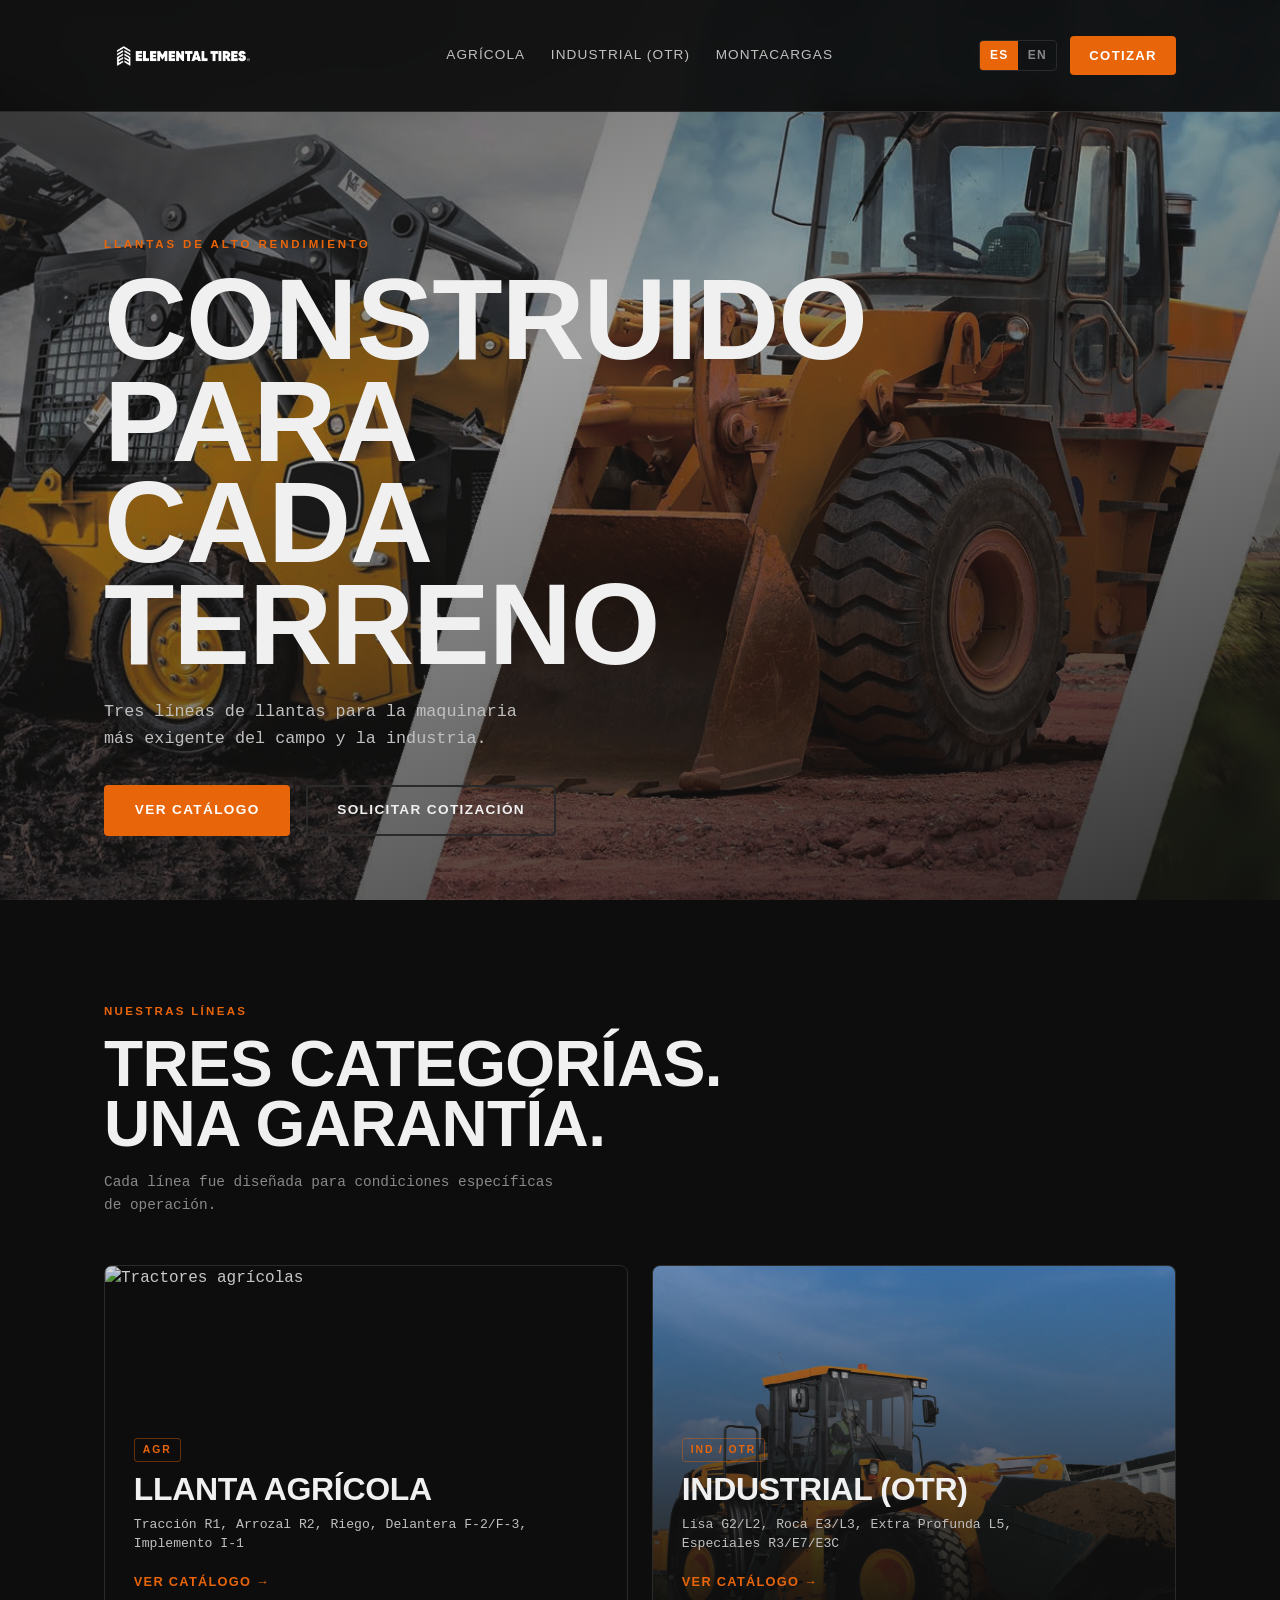
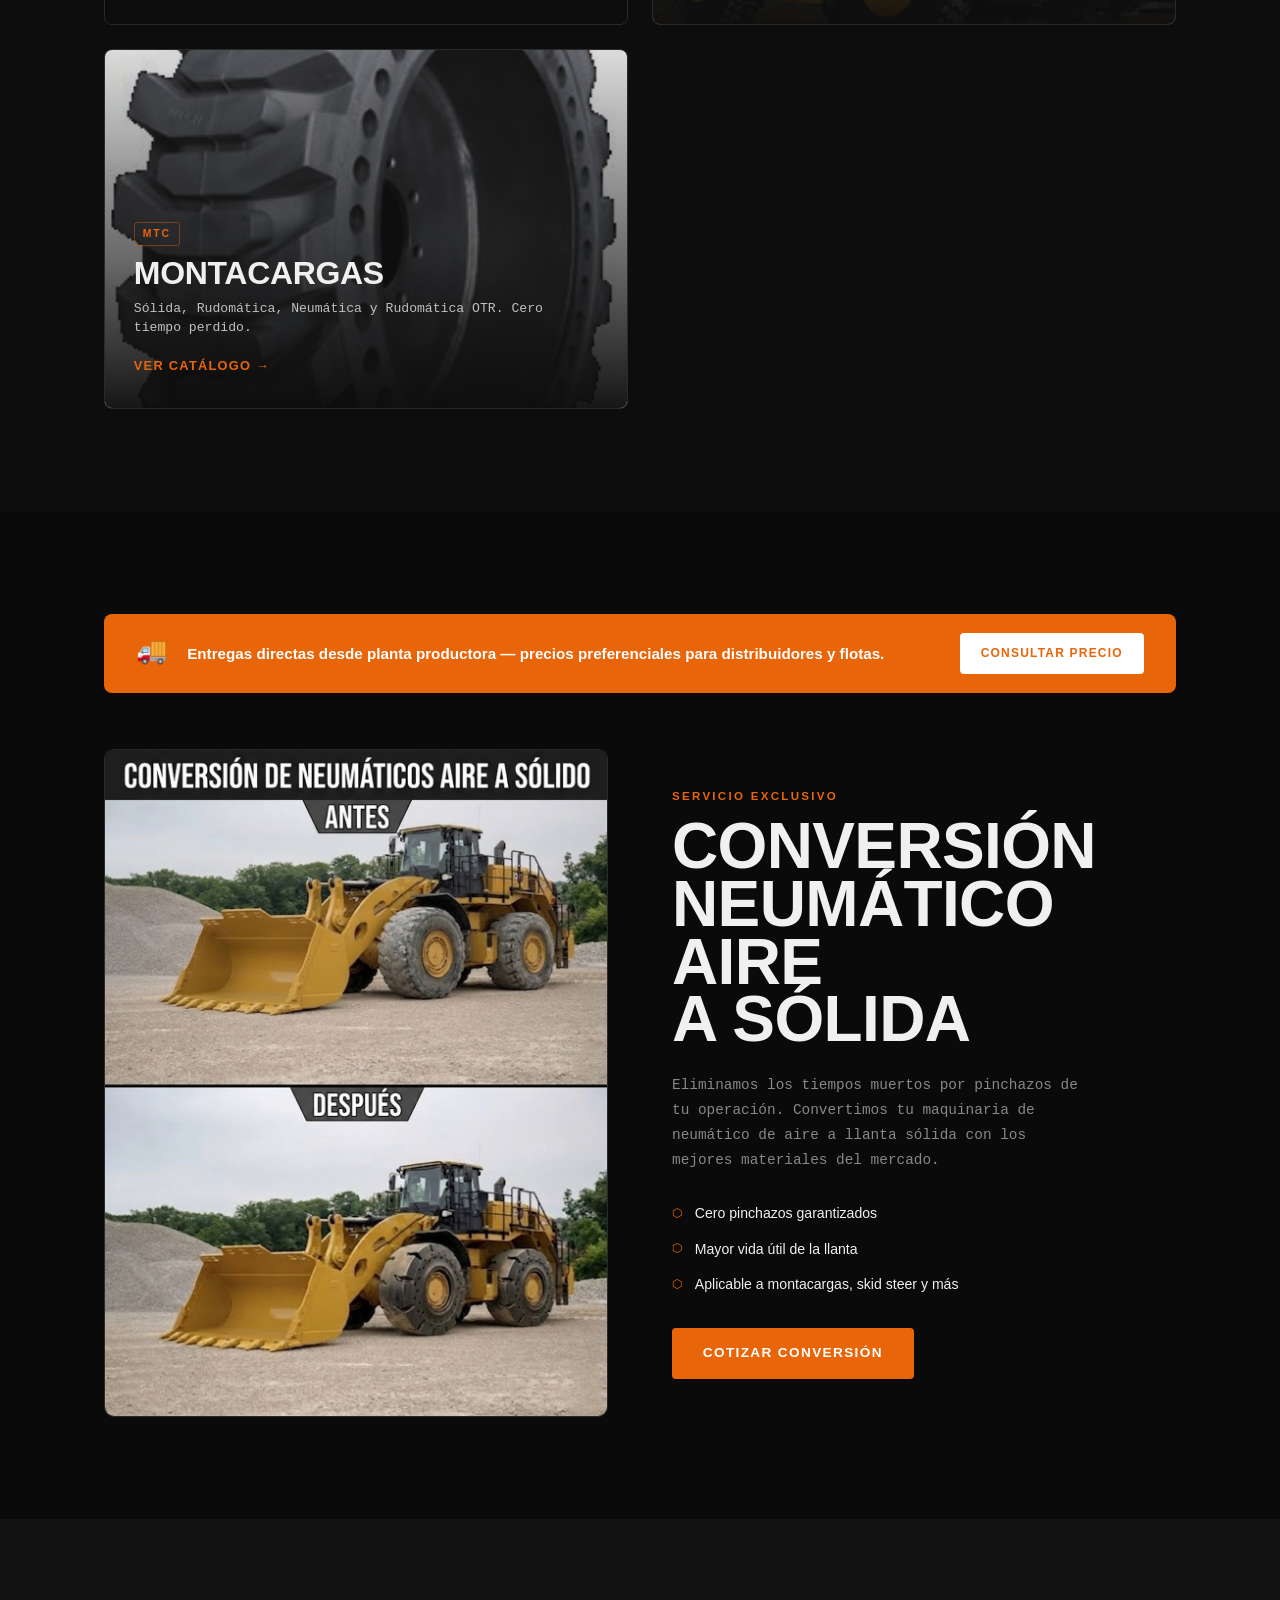
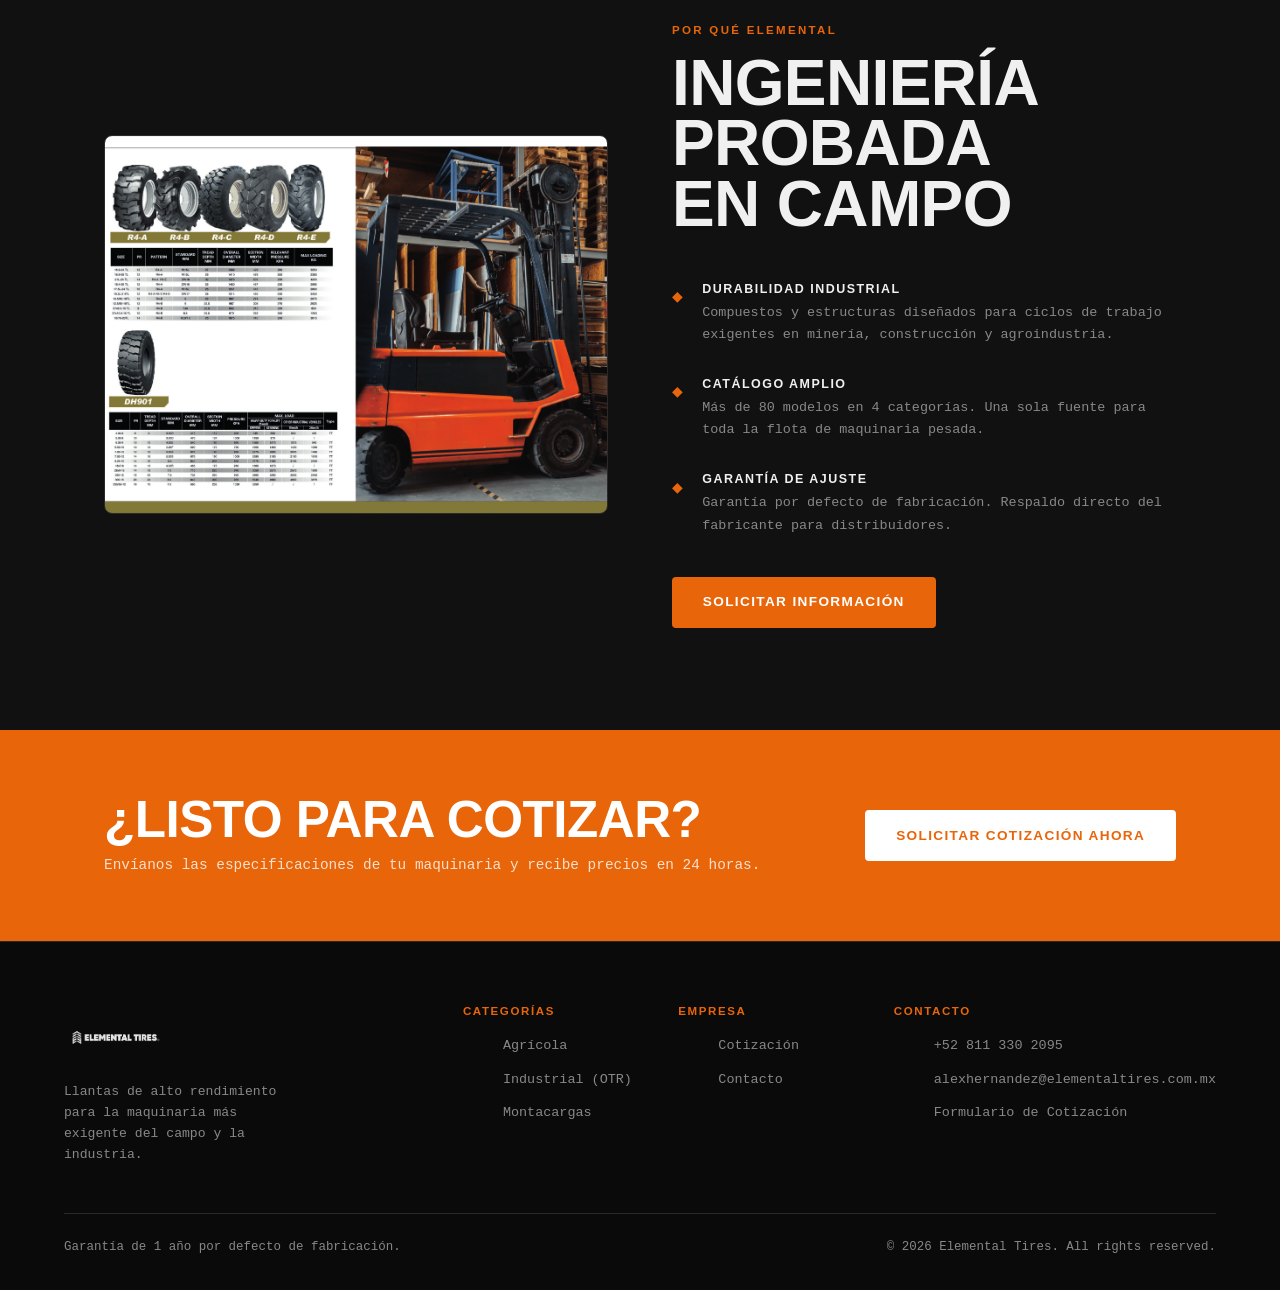
==== commit 63270ada: "Add files via upload" ====
--- a/index.html
+++ b/index.html
@@ -25,9 +25,8 @@
     <a href="index.html" class="nav__logo"><img src="img/logo.png" alt="Elemental Tires" /></a>
     <ul class="nav__links">
       <li><a href="agricultural.html" data-es="Agrícola" data-en="Agricultural">Agrícola</a></li>
-      <li><a href="industrial.html" data-es="Industrial" data-en="Industrial">Industrial</a></li>
-      <li><a href="offroad.html" data-es="OTR" data-en="OTR">OTR</a></li>
-      <li><a href="solid.html" data-es="Sólidas" data-en="Solid">Sólidas</a></li>
+      <li><a href="industrial.html" data-es="Industrial (OTR)" data-en="Industrial (OTR)">Industrial (OTR)</a></li>
+      <li><a href="solid.html" data-es="Montacargas" data-en="Forklifts">Montacargas</a></li>
     </ul>
     <div class="nav__right">
       <div class="lang-toggle" role="group" aria-label="Idioma">
@@ -67,9 +66,9 @@
       <h1 class="hero__title hero__reveal"
           data-es="CONSTRUIDO PARA<br>CADA TERRENO" data-en="BUILT FOR<br>EVERY TERRAIN">CONSTRUIDO PARA<br>CADA TERRENO</h1>
       <p class="hero__sub hero__reveal"
-         data-es="Cuatro líneas de llantas para la maquinaria más exigente del campo y la industria."
-         data-en="Four tire lines for the most demanding agricultural and industrial machinery.">
-        Cuatro líneas de llantas para la maquinaria más exigente del campo y la industria.
+         data-es="Tres líneas de llantas para la maquinaria más exigente del campo y la industria."
+         data-en="Three tire lines for the most demanding agricultural and industrial machinery.">
+        Tres líneas de llantas para la maquinaria más exigente del campo y la industria.
       </p>
       <div class="hero__actions hero__reveal">
         <a href="agricultural.html" class="btn btn--primary"
@@ -78,20 +77,6 @@
            data-es="Solicitar Cotización" data-en="Request Quote">Solicitar Cotización</a>
       </div>
     </div>
-    <div class="hero__stats">
-      <div class="hero__stat hero__reveal" style="--delay:.1s">
-        <span class="hero__stat-num" data-count="4">4</span>
-        <span class="hero__stat-label" data-es="Líneas de Producto" data-en="Product Lines">Líneas de Producto</span>
-      </div>
-      <div class="hero__stat hero__reveal" style="--delay:.2s">
-        <span class="hero__stat-num" data-count="19000">19,000</span>
-        <span class="hero__stat-label" data-es="Kg Carga Máx." data-en="Kg Max Load">Kg Carga Máx.</span>
-      </div>
-      <div class="hero__stat hero__reveal" style="--delay:.3s">
-        <span class="hero__stat-num" data-count="80">80+</span>
-        <span class="hero__stat-label" data-es="Modelos de Llanta" data-en="Tire Models">Modelos de Llanta</span>
-      </div>
-    </div>
   </section>
 
   <!-- CATEGORIES -->
@@ -99,7 +84,7 @@
     <div class="container">
       <header class="section-header reveal">
         <span class="eyebrow" data-es="NUESTRAS LÍNEAS" data-en="OUR LINES">NUESTRAS LÍNEAS</span>
-        <h2 data-es="CUATRO CATEGORÍAS.<br>UNA GARANTÍA." data-en="FOUR CATEGORIES.<br>ONE WARRANTY.">CUATRO CATEGORÍAS.<br>UNA GARANTÍA.</h2>
+        <h2 data-es="TRES CATEGORÍAS.<br>UNA GARANTÍA." data-en="THREE CATEGORIES.<br>ONE WARRANTY.">TRES CATEGORÍAS.<br>UNA GARANTÍA.</h2>
         <p data-es="Cada línea fue diseñada para condiciones específicas de operación."
            data-en="Each line was engineered for specific operating conditions.">
           Cada línea fue diseñada para condiciones específicas de operación.
@@ -126,47 +111,31 @@
 
         <a href="industrial.html" class="cat-card reveal" style="--delay:.1s">
           <div class="cat-card__img">
-            <img src="img/img-030.png" alt="Maquinaria industrial" loading="lazy" />
+            <img src="img/img-065.png" alt="Cargador industrial OTR" loading="lazy" />
           </div>
           <div class="cat-card__overlay"></div>
           <div class="cat-card__body">
-            <span class="cat-card__code">IND</span>
-            <h3 data-es="LLANTA INDUSTRIAL" data-en="INDUSTRIAL TIRE">LLANTA INDUSTRIAL</h3>
-            <p data-es="Skid Steer SKS, Retroexcavadora R4, Montacargas DH901"
-               data-en="Skid Steer SKS, Backhoe R4, Forklift DH901">
-              Skid Steer SKS, Retroexcavadora R4, Montacargas DH901
+            <span class="cat-card__code">IND / OTR</span>
+            <h3 data-es="INDUSTRIAL (OTR)" data-en="INDUSTRIAL (OTR)">INDUSTRIAL (OTR)</h3>
+            <p data-es="Lisa G2/L2, Roca E3/L3, Extra Profunda L5, Especiales R3/E7/E3C"
+               data-en="Smooth G2/L2, Rock E3/L3, Extra Deep L5, Special R3/E7/E3C">
+              Lisa G2/L2, Roca E3/L3, Extra Profunda L5, Especiales R3/E7/E3C
             </p>
             <span class="cat-card__cta" data-es="Ver Catálogo →" data-en="View Catalog →">Ver Catálogo →</span>
           </div>
         </a>
 
-        <a href="offroad.html" class="cat-card reveal" style="--delay:.15s">
+        <a href="solid.html" class="cat-card reveal" style="--delay:.15s">
           <div class="cat-card__img">
-            <img src="img/img-065.png" alt="Cargador OTR" loading="lazy" />
+            <img src="img/img-096.png" alt="Llantas para montacargas" loading="lazy" />
           </div>
           <div class="cat-card__overlay"></div>
           <div class="cat-card__body">
-            <span class="cat-card__code">OTR</span>
-            <h3 data-es="OFF THE ROAD" data-en="OFF THE ROAD">OFF THE ROAD</h3>
-            <p data-es="G2/L2 Lisa, E3/L3 Roca, L5 Extra Profunda, R3, E7, E3C"
-               data-en="G2/L2 Smooth, E3/L3 Rock, L5 Extra Deep, R3, E7, E3C">
-              G2/L2 Lisa, E3/L3 Roca, L5 Extra Profunda, R3, E7, E3C
-            </p>
-            <span class="cat-card__cta" data-es="Ver Catálogo →" data-en="View Catalog →">Ver Catálogo →</span>
-          </div>
-        </a>
-
-        <a href="solid.html" class="cat-card reveal" style="--delay:.2s">
-          <div class="cat-card__img">
-            <img src="img/img-100.png" alt="Reach stacker llantas sólidas" loading="lazy" />
-          </div>
-          <div class="cat-card__overlay"></div>
-          <div class="cat-card__body">
-            <span class="cat-card__code">SOL</span>
-            <h3 data-es="LLANTA SÓLIDA" data-en="SOLID TIRE">LLANTA SÓLIDA</h3>
-            <p data-es="Montacargas DH901/SM-1, Skid Steer SKS-A/B. Cero tiempo perdido."
-               data-en="Forklift DH901/SM-1, Skid Steer SKS-A/B. Zero downtime.">
-              Montacargas DH901/SM-1, Skid Steer SKS-A/B. Cero tiempo perdido.
+            <span class="cat-card__code">MTC</span>
+            <h3 data-es="MONTACARGAS" data-en="FORKLIFTS">MONTACARGAS</h3>
+            <p data-es="Sólida, Rudomática, Neumática y Rudomática OTR. Cero tiempo perdido."
+               data-en="Solid, Resilient, Pneumatic and OTR Resilient. Zero downtime.">
+              Sólida, Rudomática, Neumática y Rudomática OTR. Cero tiempo perdido.
             </p>
             <span class="cat-card__cta" data-es="Ver Catálogo →" data-en="View Catalog →">Ver Catálogo →</span>
           </div>
@@ -310,9 +279,8 @@
       <h4 data-es="Categorías" data-en="Categories">Categorías</h4>
       <ul>
         <li><a href="agricultural.html" data-es="Agrícola" data-en="Agricultural">Agrícola</a></li>
-        <li><a href="industrial.html" data-es="Industrial" data-en="Industrial">Industrial</a></li>
-        <li><a href="offroad.html">OTR</a></li>
-        <li><a href="solid.html" data-es="Sólidas" data-en="Solid">Sólidas</a></li>
+        <li><a href="industrial.html" data-es="Industrial (OTR)" data-en="Industrial (OTR)">Industrial (OTR)</a></li>
+        <li><a href="solid.html" data-es="Montacargas" data-en="Forklifts">Montacargas</a></li>
       </ul>
     </div>
     <div class="footer__col">
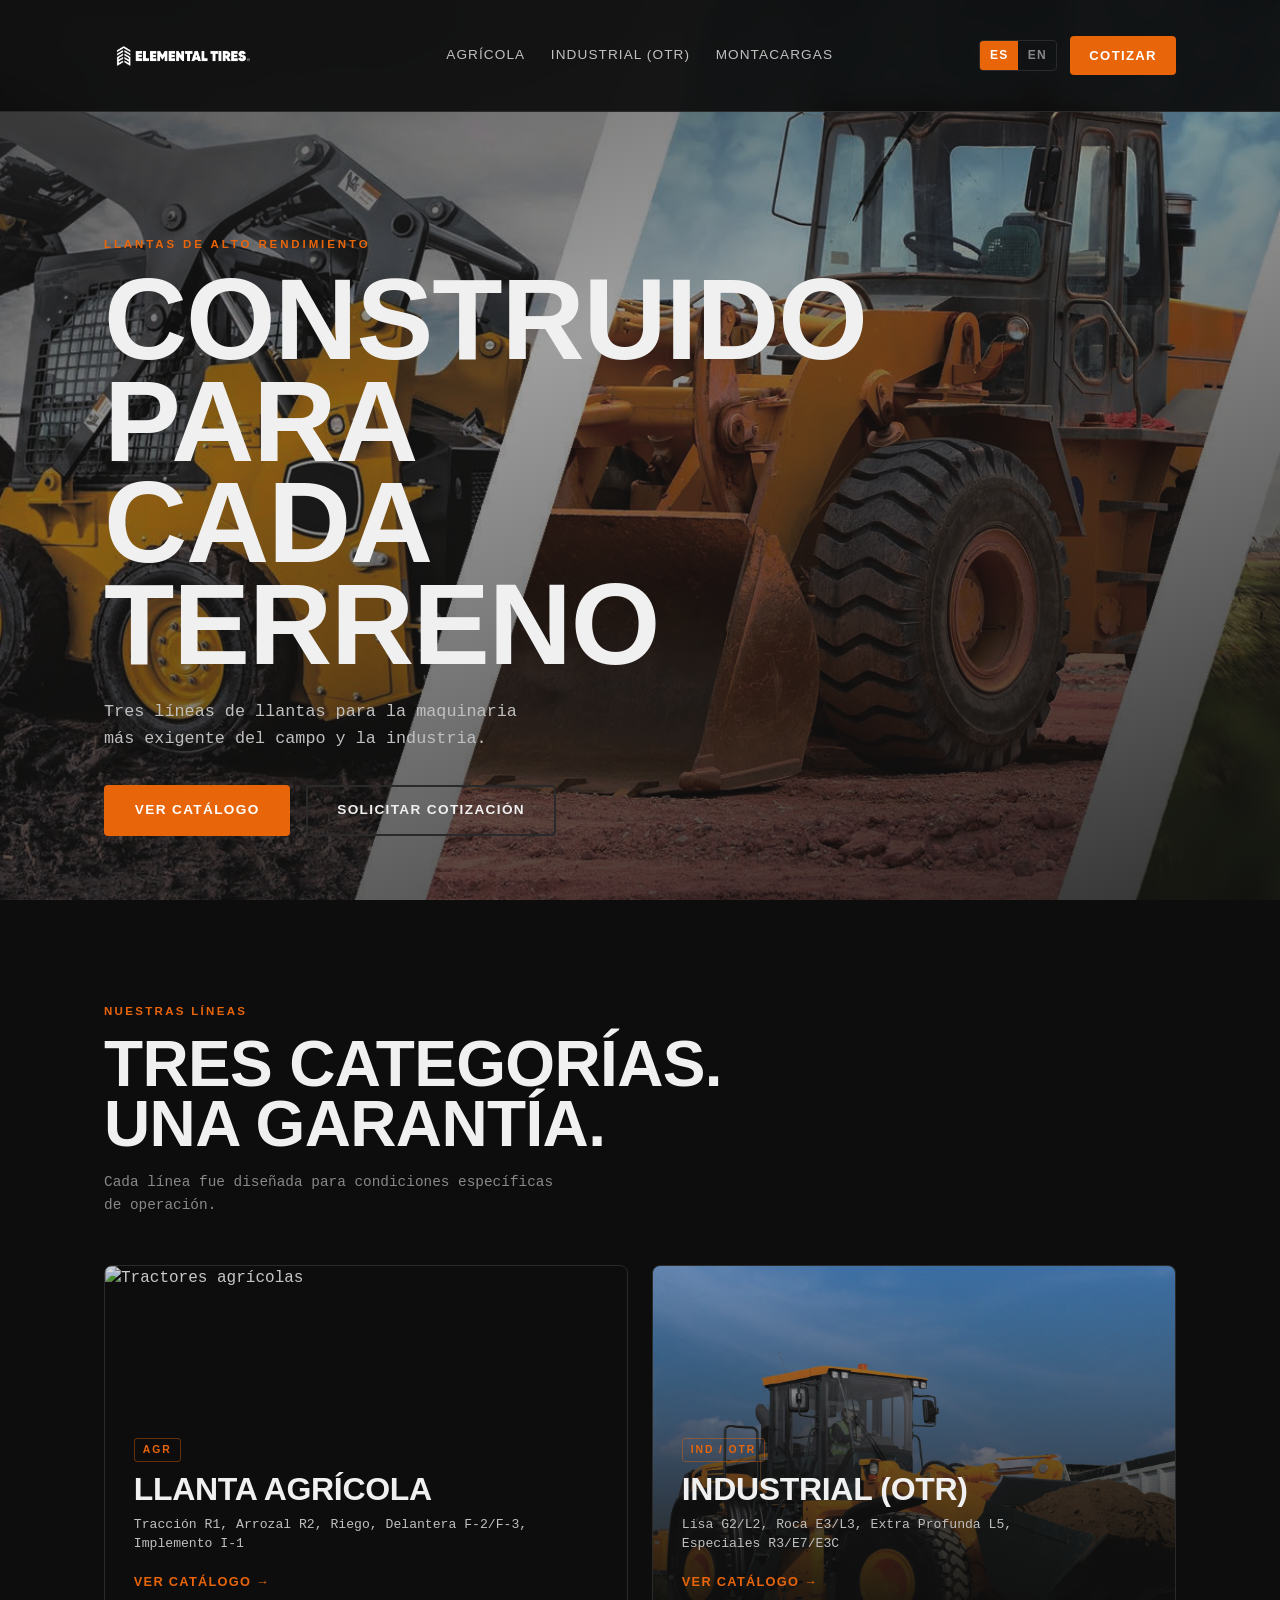
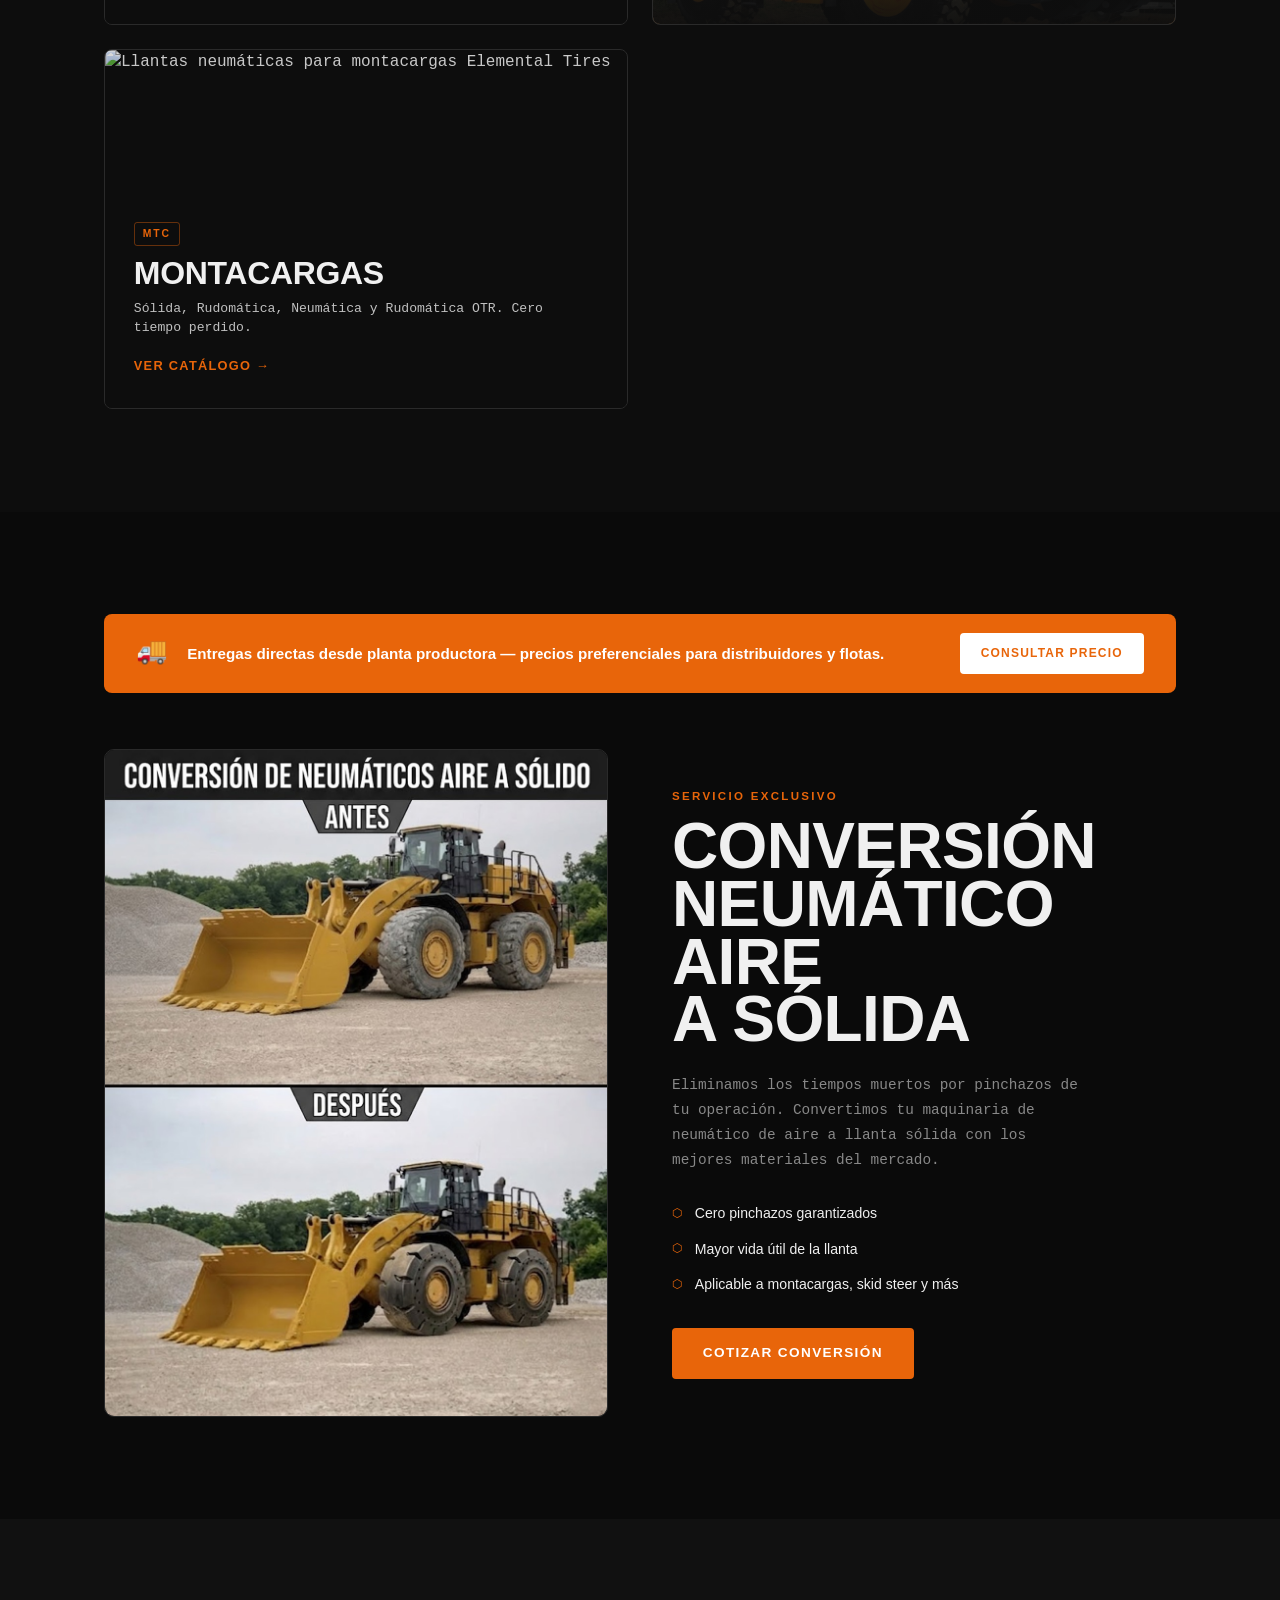
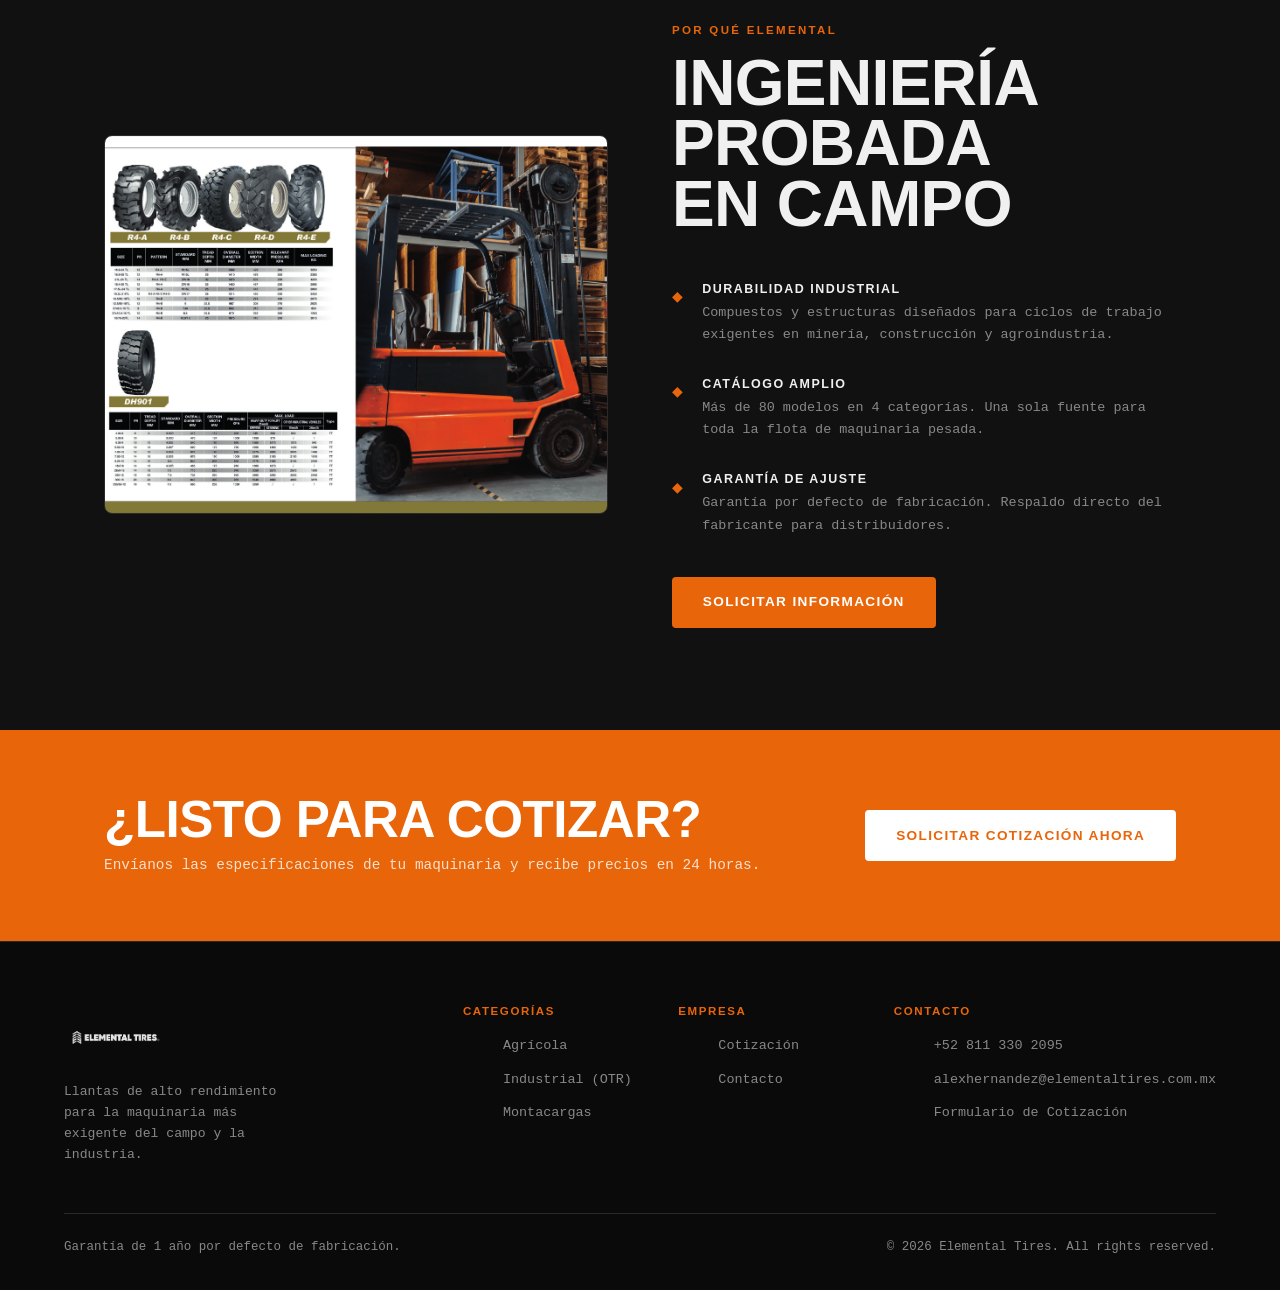
==== commit 5f941578: "Add files via upload" ====
--- a/index.html
+++ b/index.html
@@ -127,7 +127,7 @@
 
         <a href="solid.html" class="cat-card reveal" style="--delay:.15s">
           <div class="cat-card__img">
-            <img src="img/img-096.png" alt="Llantas para montacargas" loading="lazy" />
+            <img src="img/neumatica-fabrica.png" alt="Llantas neumáticas para montacargas Elemental Tires" loading="lazy" />
           </div>
           <div class="cat-card__overlay"></div>
           <div class="cat-card__body">
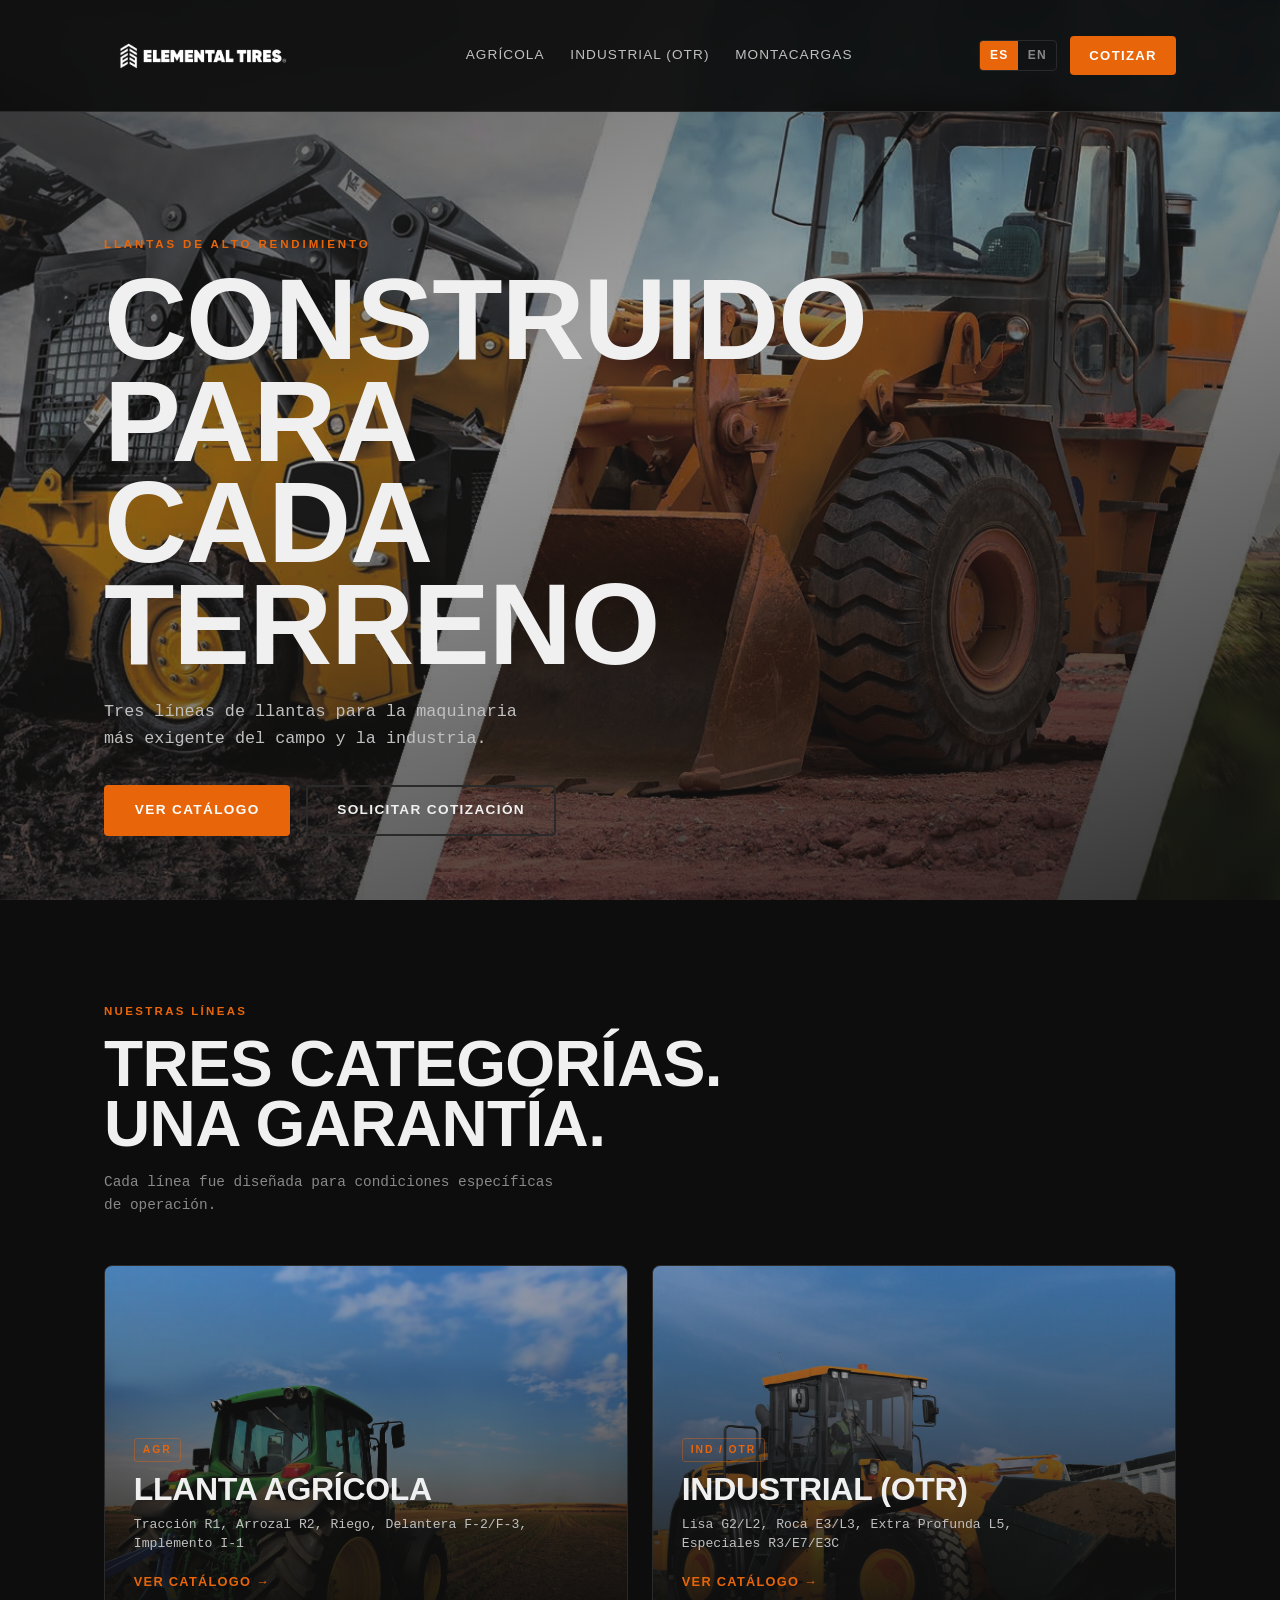
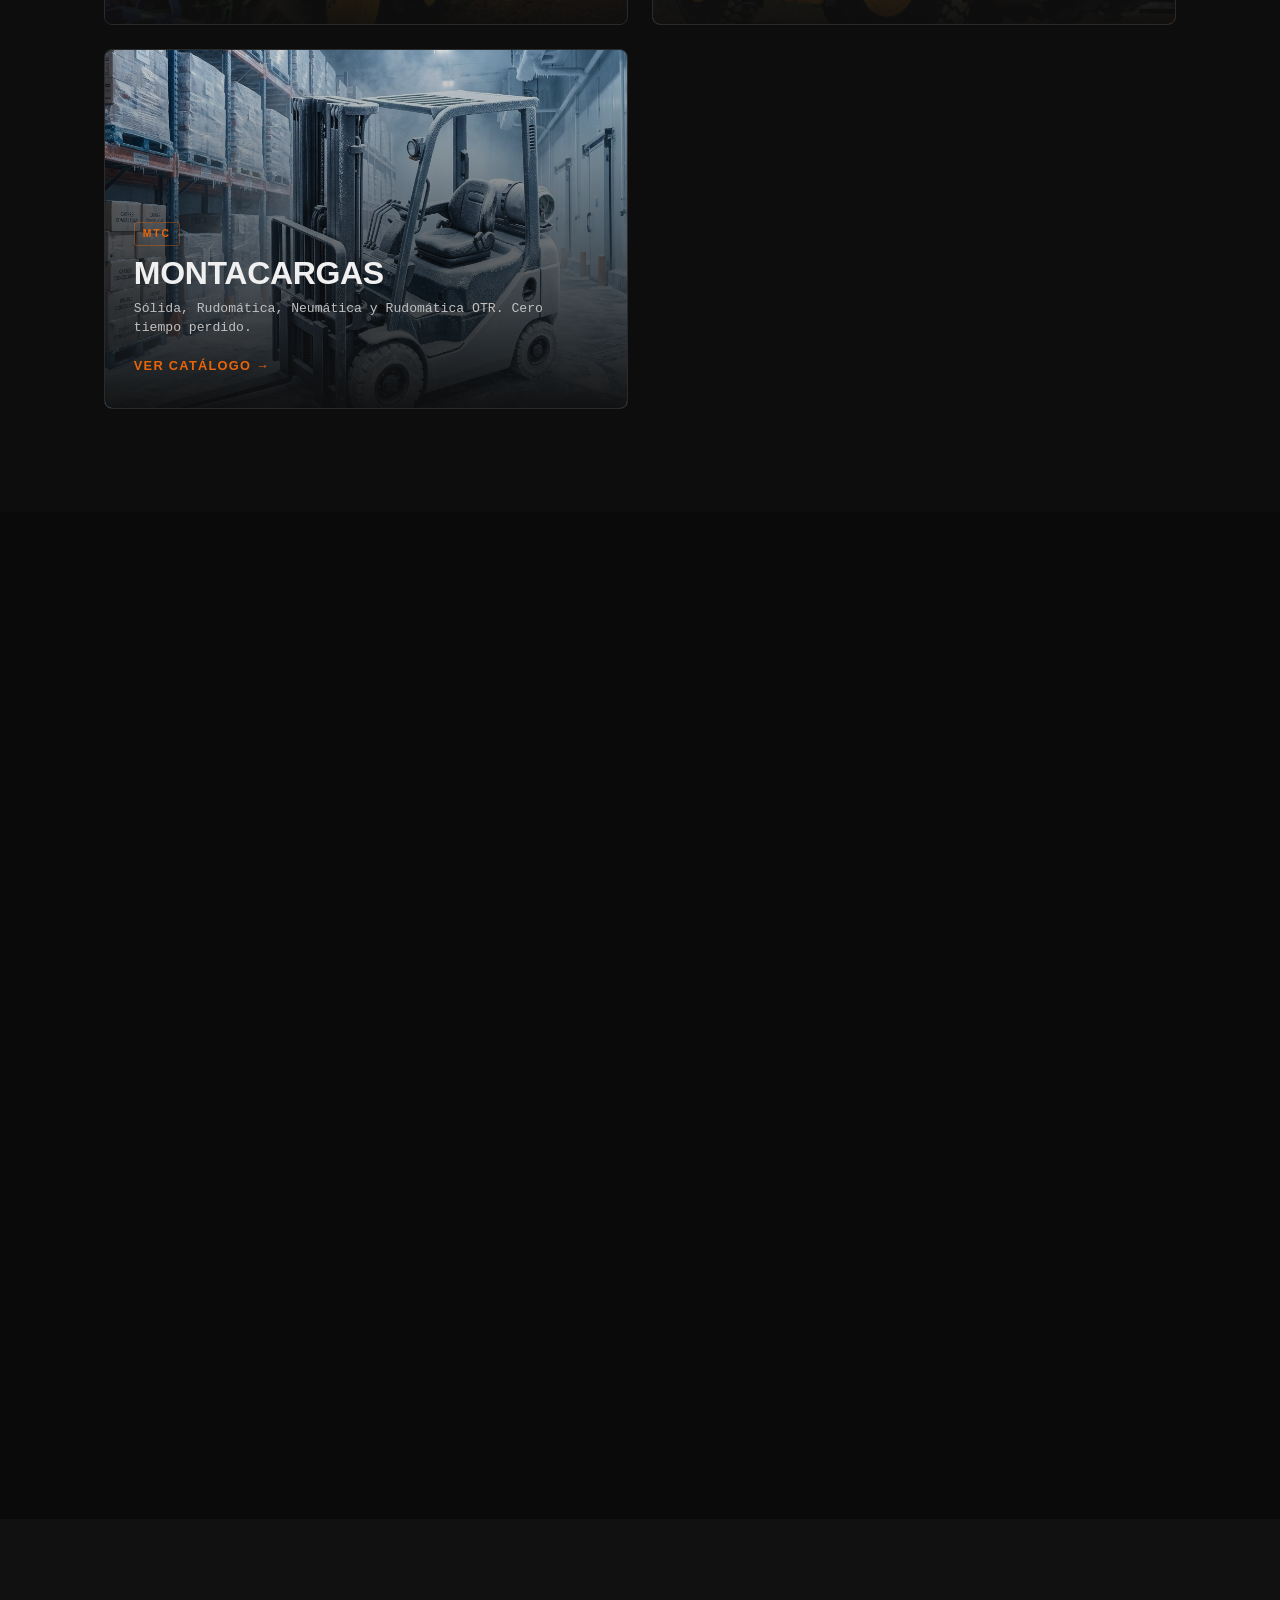
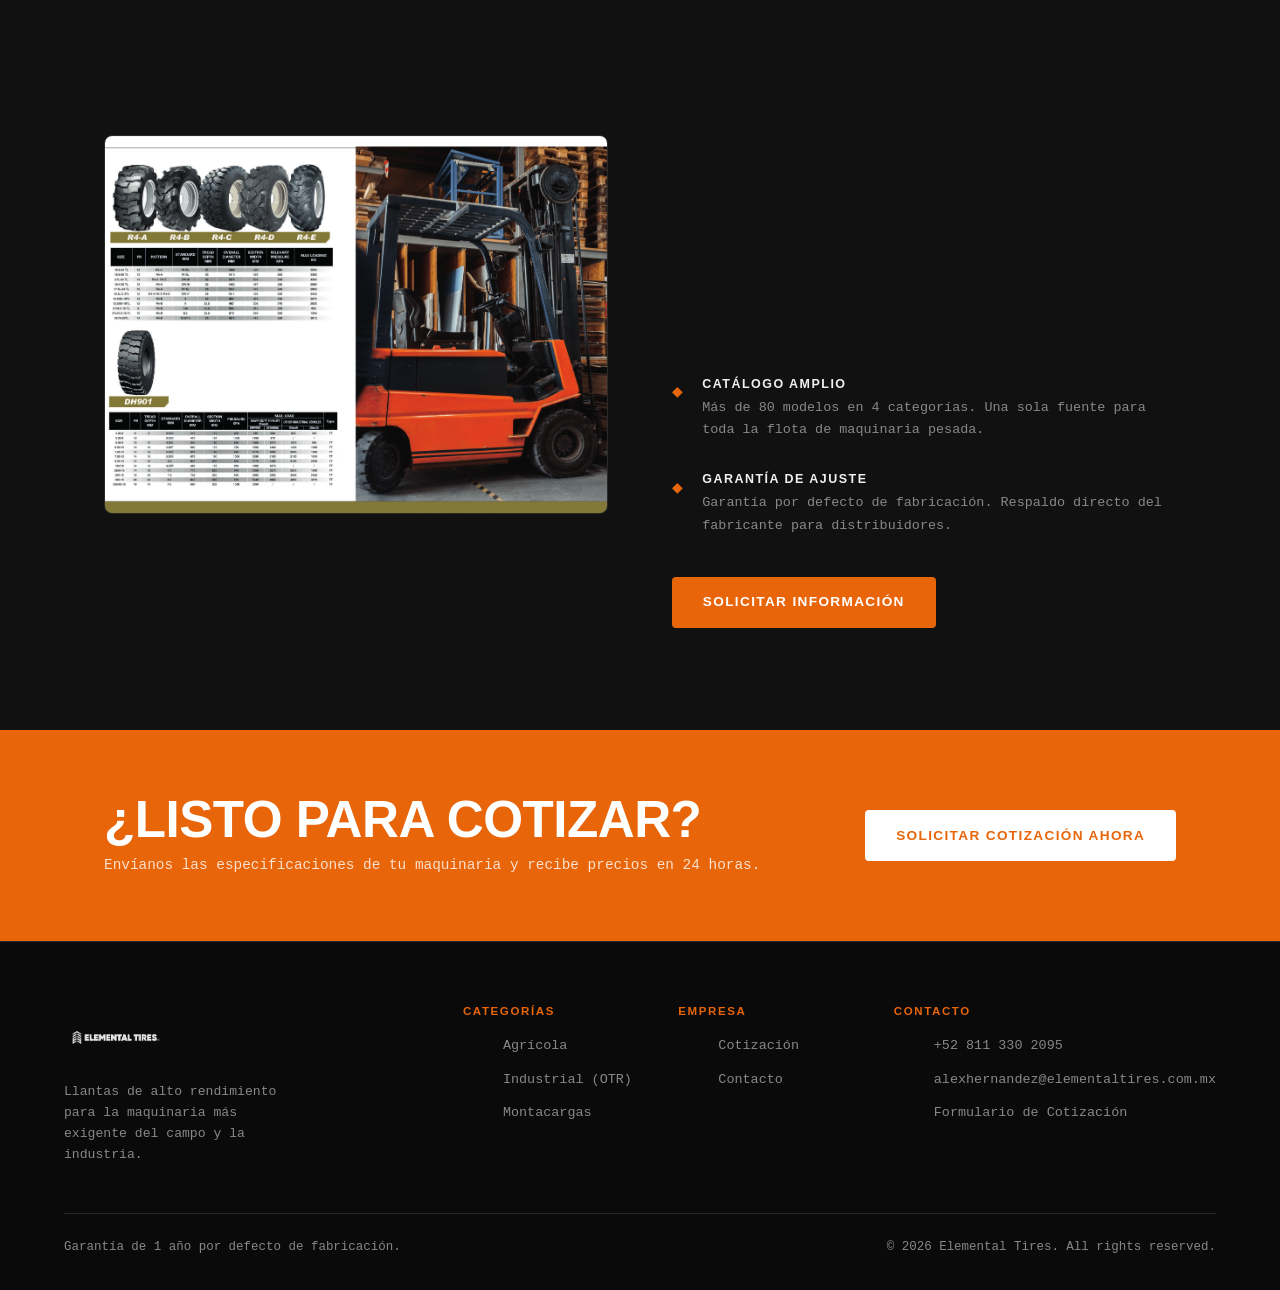
==== commit a2a3712c: "Init standalone repo Co-Authored-By: Claude Sonnet 4.6 <noreply@anthropic.com>" ====
--- a/index.html
+++ b/index.html
@@ -4,15 +4,15 @@
   <meta charset="UTF-8" />
   <meta name="viewport" content="width=device-width, initial-scale=1.0" />
   <title>Elemental Tires — Llantas Industriales y Agrícolas</title>
-  <link rel="icon" type="image/png" href="img/logo.png" />
+  <link rel="icon" type="image/png" href="assets/img/logo.png" />
   <meta name="description" content="Catálogo de llantas para maquinaria agrícola, industrial, OTR y montacargas. Distribuidores en LATAM y USA." />
 
   <link rel="preconnect" href="https://fonts.googleapis.com" />
   <link rel="preconnect" href="https://fonts.gstatic.com" crossorigin />
   <link rel="stylesheet" href="https://fonts.googleapis.com/css2?family=Barlow+Condensed:wght@400;700;900&family=Barlow:wght@400;500;700&family=IBM+Plex+Mono:wght@400;500&display=swap" />
 
-  <link rel="stylesheet" href="css/main.css?v=20260608" />
-  <link rel="stylesheet" href="css/index.css?v=20260608" />
+  <link rel="stylesheet" href="assets/css/main.css?v=20260608" />
+  <link rel="stylesheet" href="assets/css/index.css?v=20260608" />
 </head>
 <body>
 
@@ -22,7 +22,7 @@
 <!-- NAV -->
 <nav class="nav" role="navigation" aria-label="Navegación principal">
   <div class="nav__inner">
-    <a href="index.html" class="nav__logo"><img src="img/logo.png" alt="Elemental Tires" /></a>
+    <a href="index.html" class="nav__logo"><img src="assets/img/logo.png" alt="Elemental Tires" /></a>
     <ul class="nav__links">
       <li><a href="agricultural.html" data-es="Agrícola" data-en="Agricultural">Agrícola</a></li>
       <li><a href="industrial.html" data-es="Industrial (OTR)" data-en="Industrial (OTR)">Industrial (OTR)</a></li>
@@ -55,7 +55,7 @@
   <!-- HERO -->
   <section class="hero" aria-label="Hero">
     <div class="hero__bg">
-      <img class="hero__bg-img" src="img/img-000.png"
+      <img class="hero__bg-img" src="assets/img/img-000.png"
            alt="Maquinaria pesada Elemental Tires"
            fetchpriority="high" loading="eager" />
       <div class="hero__overlay"></div>
@@ -95,7 +95,7 @@
 
         <a href="agricultural.html" class="cat-card reveal" style="--delay:.05s">
           <div class="cat-card__img">
-            <img src="img/img-002.png" alt="Tractores agrícolas" loading="lazy" />
+            <img src="assets/img/img-002.png" alt="Tractores agrícolas" loading="lazy" />
           </div>
           <div class="cat-card__overlay"></div>
           <div class="cat-card__body">
@@ -111,7 +111,7 @@
 
         <a href="industrial.html" class="cat-card reveal" style="--delay:.1s">
           <div class="cat-card__img">
-            <img src="img/img-065.png" alt="Cargador industrial OTR" loading="lazy" />
+            <img src="assets/img/img-065.png" alt="Cargador industrial OTR" loading="lazy" />
           </div>
           <div class="cat-card__overlay"></div>
           <div class="cat-card__body">
@@ -127,7 +127,7 @@
 
         <a href="solid.html" class="cat-card reveal" style="--delay:.15s">
           <div class="cat-card__img">
-            <img src="img/neumatica-fabrica.png" alt="Llantas neumáticas para montacargas Elemental Tires" loading="lazy" />
+            <img src="assets/img/montacargas.jpg" alt="Llantas neumáticas para montacargas Elemental Tires" loading="lazy" />
           </div>
           <div class="cat-card__overlay"></div>
           <div class="cat-card__body">
@@ -163,7 +163,7 @@
       <!-- Conversión highlight -->
       <div class="conv-grid">
         <div class="conv-img reveal">
-          <img src="img/aireasolido.jpeg" alt="Conversión de neumático de aire a llanta sólida" loading="lazy" />
+          <img src="assets/img/aireasolido.jpeg" alt="Conversión de neumático de aire a llanta sólida" loading="lazy" />
         </div>
         <div class="conv-text">
           <span class="eyebrow reveal" data-es="SERVICIO EXCLUSIVO" data-en="EXCLUSIVE SERVICE">SERVICIO EXCLUSIVO</span>
@@ -199,7 +199,7 @@
     <div class="container">
       <div class="why__grid">
         <div class="why__img reveal">
-          <img src="img/img-051.png" alt="Montacargas en bodega industrial" loading="lazy" />
+          <img src="assets/img/img-051.png" alt="Montacargas en bodega industrial" loading="lazy" />
         </div>
         <div class="why__text">
           <header class="section-header reveal">
@@ -268,7 +268,7 @@
 <footer class="footer" role="contentinfo">
   <div class="footer__inner">
     <div>
-      <div class="footer__logo"><img src="img/logo.png" alt="Elemental Tires" /></div>
+      <div class="footer__logo"><img src="assets/img/logo.png" alt="Elemental Tires" /></div>
       <p class="footer__tagline"
          data-es="Llantas de alto rendimiento para la maquinaria más exigente del campo y la industria."
          data-en="High-performance tires for the most demanding agricultural and industrial machinery.">
@@ -307,7 +307,7 @@
 
 <script defer src="lib/gsap.min.js"></script>
 <script defer src="lib/ScrollTrigger.min.js"></script>
-<script defer src="js/main.js?v=20260608"></script>
+<script defer src="assets/js/main.js?v=20260608"></script>
 </body>
 </html>
 
--- a/assets/css/main.css
+++ b/assets/css/main.css
@@ -0,0 +1,714 @@
+/* =============================================================
+   ELEMENTAL TIRES — main.css
+   Shared styles: tokens, reset, nav, footer, components
+   ============================================================= */
+
+/* =============================================================
+   1. Tokens
+   ============================================================= */
+:root {
+  --bg:        #0D0D0D;
+  --bg-card:   #1A1A1A;
+  --bg-card2:  #141414;
+  --accent:    #E8650A;
+  --accent-dim:#B54E08;
+  --silver:    #C0C0C0;
+  --text:      #F0F0F0;
+  --text-muted:#888888;
+  --border:    #2A2A2A;
+
+  --font-head: 'Barlow Condensed', sans-serif;
+  --font-body: 'IBM Plex Mono', monospace;
+  --font-ui:   'Barlow', sans-serif;
+
+  --ease-out:  cubic-bezier(0.16, 1, 0.3, 1);
+  --ease-soft: cubic-bezier(0.25, 0.46, 0.45, 0.94);
+
+  --nav-h: 112px;
+  --gutter: clamp(1rem, 5vw, 4rem);
+  --container: 1200px;
+}
+
+/* =============================================================
+   2. Reset & Base
+   ============================================================= */
+*, *::before, *::after { box-sizing: border-box; margin: 0; }
+html {
+  -webkit-text-size-adjust: 100%;
+  tab-size: 2;
+  scroll-behavior: smooth;
+  overflow-x: clip;
+}
+body {
+  font-family: var(--font-body);
+  font-size: 16px;
+  line-height: 1.6;
+  background: var(--bg);
+  color: var(--text);
+  -webkit-font-smoothing: antialiased;
+  text-rendering: optimizeLegibility;
+  overflow-x: clip;
+  overscroll-behavior-y: none;
+}
+img, svg, video { display: block; max-width: 100%; }
+img { height: auto; }
+button { font: inherit; color: inherit; cursor: pointer; border: 0; background: none; }
+a { color: inherit; text-decoration: none; }
+p { text-wrap: pretty; }
+h1, h2, h3, h4 {
+  font-family: var(--font-head);
+  text-wrap: balance;
+  line-height: 1.0;
+  letter-spacing: -0.01em;
+  text-transform: uppercase;
+}
+::selection { background: var(--accent); color: #fff; }
+:focus-visible {
+  outline: 2px solid var(--accent);
+  outline-offset: 3px;
+  border-radius: 4px;
+}
+
+/* =============================================================
+   3. Utilities
+   ============================================================= */
+.container {
+  width: 100%;
+  max-width: var(--container);
+  margin-inline: auto;
+  padding-inline: var(--gutter);
+}
+.sr-only {
+  position: absolute; width: 1px; height: 1px;
+  padding: 0; margin: -1px; overflow: hidden;
+  clip: rect(0,0,0,0); white-space: nowrap; border: 0;
+}
+.skip-link {
+  position: fixed; top: -100px; left: 1rem;
+  padding: .6rem 1rem; background: var(--text); color: var(--bg);
+  z-index: 9999; border-radius: 4px; font-weight: 700;
+}
+.skip-link:focus { top: 1rem; }
+
+/* =============================================================
+   4. Scroll progress bar
+   ============================================================= */
+#scroll-bar {
+  position: fixed;
+  top: 0; left: 0;
+  height: 3px;
+  width: 0%;
+  background: var(--accent);
+  z-index: 9998;
+  transition: width .1s linear;
+}
+
+/* =============================================================
+   5. NAV
+   ============================================================= */
+.nav {
+  position: fixed;
+  top: 0; left: 0; right: 0;
+  height: var(--nav-h);
+  background: rgba(13,13,13,.92);
+  backdrop-filter: blur(12px);
+  -webkit-backdrop-filter: blur(12px);
+  border-bottom: 1px solid var(--border);
+  z-index: 900;
+  display: flex;
+  align-items: center;
+}
+.nav__inner {
+  display: flex;
+  align-items: center;
+  justify-content: space-between;
+  gap: 1.5rem;
+  width: 100%;
+  max-width: var(--container);
+  margin-inline: auto;
+  padding-inline: var(--gutter);
+}
+.nav__logo {
+  display: flex;
+  align-items: center;
+  flex-shrink: 0;
+}
+.nav__logo img {
+  height: 120px;
+  width: auto;
+  display: block;
+  /* Invert black logo → white on dark nav */
+  filter: brightness(0) invert(1);
+  transition: opacity .2s, transform .2s var(--ease-out);
+}
+.nav__logo:hover img {
+  opacity: .85;
+  transform: scale(1.04);
+}
+
+.nav__links {
+  display: flex;
+  align-items: center;
+  gap: clamp(.8rem, 2vw, 1.8rem);
+  list-style: none;
+}
+.nav__links a {
+  font-family: var(--font-ui);
+  font-size: .85rem;
+  font-weight: 500;
+  letter-spacing: .08em;
+  text-transform: uppercase;
+  color: var(--silver);
+  transition: color .2s var(--ease-out);
+}
+.nav__links a:hover,
+.nav__links a.active { color: var(--accent); }
+
+.nav__right {
+  display: flex;
+  align-items: center;
+  gap: .8rem;
+  flex-shrink: 0;
+}
+.lang-toggle {
+  display: flex;
+  border: 1px solid var(--border);
+  border-radius: 4px;
+  overflow: hidden;
+}
+.lang-btn {
+  font-family: var(--font-ui);
+  font-size: .75rem;
+  font-weight: 700;
+  letter-spacing: .1em;
+  padding: .3rem .6rem;
+  background: transparent;
+  color: var(--text-muted);
+  transition: background .2s, color .2s;
+}
+.lang-btn.active {
+  background: var(--accent);
+  color: #fff;
+}
+.nav__cta {
+  font-family: var(--font-ui);
+  font-size: .82rem;
+  font-weight: 700;
+  letter-spacing: .1em;
+  text-transform: uppercase;
+  padding: .55rem 1.2rem;
+  background: var(--accent);
+  color: #fff;
+  border-radius: 4px;
+  transition: background .2s var(--ease-out), transform .2s var(--ease-out);
+  white-space: nowrap;
+}
+.nav__cta:hover {
+  background: var(--accent-dim);
+  transform: translateY(-1px);
+}
+
+/* Hamburger */
+.nav__hamburger {
+  display: none;
+  flex-direction: column;
+  gap: 5px;
+  padding: 8px;
+  cursor: pointer;
+}
+.nav__hamburger span {
+  display: block;
+  width: 22px;
+  height: 2px;
+  background: var(--text);
+  transition: transform .3s var(--ease-out), opacity .3s;
+}
+.nav__hamburger.is-open span:nth-child(1) { transform: translateY(7px) rotate(45deg); }
+.nav__hamburger.is-open span:nth-child(2) { opacity: 0; }
+.nav__hamburger.is-open span:nth-child(3) { transform: translateY(-7px) rotate(-45deg); }
+
+/* Mobile nav drawer */
+.nav__drawer {
+  display: none;
+  position: fixed;
+  top: var(--nav-h); left: 0; right: 0;
+  background: rgba(13,13,13,.97);
+  border-bottom: 1px solid var(--border);
+  padding: 1.5rem var(--gutter) 2rem;
+  z-index: 899;
+  flex-direction: column;
+  gap: 1.2rem;
+}
+.nav__drawer.is-open { display: flex; }
+.nav__drawer a {
+  font-family: var(--font-head);
+  font-size: 1.6rem;
+  font-weight: 700;
+  letter-spacing: .05em;
+  text-transform: uppercase;
+  color: var(--text);
+  transition: color .2s;
+}
+.nav__drawer a:hover { color: var(--accent); }
+.nav__drawer .nav__cta { align-self: flex-start; }
+
+/* =============================================================
+   6. FOOTER
+   ============================================================= */
+.footer {
+  background: #0A0A0A;
+  border-top: 1px solid var(--border);
+  padding: 4rem var(--gutter) 2rem;
+}
+.footer__inner {
+  max-width: var(--container);
+  margin-inline: auto;
+  display: grid;
+  grid-template-columns: 2fr 1fr 1fr 1fr;
+  gap: 3rem 2rem;
+}
+.footer__logo {
+  margin-bottom: .8rem;
+}
+.footer__logo img {
+  height: 63px;
+  width: auto;
+  filter: brightness(0) invert(1);
+  opacity: .9;
+}
+.footer__tagline {
+  font-size: .82rem;
+  color: var(--text-muted);
+  line-height: 1.6;
+  max-width: 28ch;
+}
+.footer__col h4 {
+  font-family: var(--font-ui);
+  font-size: .72rem;
+  font-weight: 700;
+  letter-spacing: .14em;
+  text-transform: uppercase;
+  color: var(--accent);
+  margin-bottom: 1rem;
+}
+.footer__col ul { list-style: none; display: flex; flex-direction: column; gap: .5rem; }
+.footer__col a {
+  font-size: .84rem;
+  color: var(--text-muted);
+  transition: color .2s;
+}
+.footer__col a:hover { color: var(--text); }
+.footer__bottom {
+  max-width: var(--container);
+  margin-inline: auto;
+  border-top: 1px solid var(--border);
+  margin-top: 3rem;
+  padding-top: 1.5rem;
+  display: flex;
+  justify-content: space-between;
+  align-items: center;
+  flex-wrap: wrap;
+  gap: 1rem;
+}
+.footer__copy {
+  font-size: .78rem;
+  color: var(--text-muted);
+}
+.footer__warranty {
+  font-size: .78rem;
+  color: var(--text-muted);
+  white-space: nowrap;
+}
+
+/* =============================================================
+   7. Reveal animations
+   ============================================================= */
+.reveal {
+  opacity: 0;
+  transform: translateY(32px);
+  transition: opacity .7s var(--ease-out), transform .7s var(--ease-out);
+}
+.reveal.is-visible {
+  opacity: 1;
+  transform: none;
+}
+.reveal[data-split] {
+  opacity: 1;
+  transform: none;
+}
+
+/* =============================================================
+   8. Buttons
+   ============================================================= */
+.btn {
+  display: inline-flex;
+  align-items: center;
+  gap: .6rem;
+  font-family: var(--font-ui);
+  font-size: .85rem;
+  font-weight: 700;
+  letter-spacing: .1em;
+  text-transform: uppercase;
+  padding: .8rem 1.8rem;
+  border-radius: 4px;
+  transition: background .2s var(--ease-out), transform .2s var(--ease-out), box-shadow .2s;
+  cursor: pointer;
+}
+.btn--primary {
+  background: var(--accent);
+  color: #fff;
+  border: 2px solid var(--accent);
+}
+.btn--primary:hover {
+  background: var(--accent-dim);
+  border-color: var(--accent-dim);
+  transform: translateY(-2px);
+  box-shadow: 0 8px 24px rgba(232,101,10,.3);
+}
+.btn--ghost {
+  background: transparent;
+  color: var(--text);
+  border: 2px solid var(--border);
+}
+.btn--ghost:hover {
+  border-color: var(--accent);
+  color: var(--accent);
+  transform: translateY(-2px);
+}
+.btn--sm {
+  font-size: .75rem;
+  padding: .55rem 1.2rem;
+}
+
+/* =============================================================
+   9. PR Badge
+   ============================================================= */
+.pr-badge {
+  display: inline-block;
+  font-family: var(--font-ui);
+  font-size: .65rem;
+  font-weight: 700;
+  letter-spacing: .1em;
+  text-transform: uppercase;
+  padding: .2rem .5rem;
+  background: rgba(232,101,10,.15);
+  border: 1px solid rgba(232,101,10,.4);
+  color: var(--accent);
+  border-radius: 3px;
+}
+
+/* =============================================================
+   10. Spec Tables
+   ============================================================= */
+.spec-table-wrap {
+  overflow-x: auto;
+  margin-block: 1.5rem;
+  border-radius: 6px;
+  border: 1px solid var(--border);
+}
+.spec-table {
+  width: 100%;
+  border-collapse: collapse;
+  font-size: .82rem;
+}
+.spec-table thead th {
+  background: #111;
+  padding: .75rem 1rem;
+  text-align: left;
+  font-family: var(--font-ui);
+  font-size: .72rem;
+  font-weight: 700;
+  letter-spacing: .1em;
+  text-transform: uppercase;
+  color: var(--accent);
+  border-bottom: 1px solid var(--border);
+  white-space: nowrap;
+}
+.spec-table tbody tr {
+  border-bottom: 1px solid var(--border);
+  transition: background .15s;
+}
+.spec-table tbody tr:last-child { border-bottom: 0; }
+.spec-table__group td {
+  background: #1a1a1a;
+  color: var(--accent);
+  font-family: 'Barlow Condensed', sans-serif;
+  font-weight: 700;
+  font-size: .75rem;
+  letter-spacing: .08em;
+  text-transform: uppercase;
+  padding: .5rem 1rem;
+  border-top: 1px solid var(--border);
+}
+.spec-table tbody tr:hover {
+  background: #1F1F1F;
+  border-left: 3px solid var(--accent);
+}
+.spec-table tbody td {
+  padding: .65rem 1rem;
+  color: var(--text-muted);
+  white-space: nowrap;
+}
+.spec-table tbody td:first-child {
+  font-weight: 700;
+  color: var(--text);
+  font-family: var(--font-ui);
+}
+
+/* =============================================================
+   11. Search bar
+   ============================================================= */
+.search-wrap {
+  display: flex;
+  align-items: center;
+  gap: .8rem;
+  margin-bottom: 1.5rem;
+}
+.search-input {
+  background: var(--bg-card);
+  border: 1px solid var(--border);
+  color: var(--text);
+  font-family: var(--font-body);
+  font-size: .85rem;
+  padding: .65rem 1rem;
+  border-radius: 4px;
+  width: 100%;
+  max-width: 360px;
+  transition: border-color .2s;
+}
+.search-input:focus {
+  outline: none;
+  border-color: var(--accent);
+}
+.search-input::placeholder { color: var(--text-muted); }
+.search-label {
+  font-family: var(--font-ui);
+  font-size: .75rem;
+  font-weight: 700;
+  letter-spacing: .1em;
+  text-transform: uppercase;
+  color: var(--text-muted);
+  white-space: nowrap;
+}
+
+/* =============================================================
+   12. Tabs
+   ============================================================= */
+.tabs-nav {
+  display: flex;
+  gap: .5rem;
+  flex-wrap: wrap;
+  border-bottom: 1px solid var(--border);
+  margin-bottom: 2.5rem;
+}
+.tab-btn {
+  font-family: var(--font-ui);
+  font-size: .78rem;
+  font-weight: 700;
+  letter-spacing: .1em;
+  text-transform: uppercase;
+  padding: .7rem 1.4rem;
+  color: var(--text-muted);
+  border-bottom: 2px solid transparent;
+  margin-bottom: -1px;
+  transition: color .2s, border-color .2s;
+  cursor: pointer;
+}
+.tab-btn:hover { color: var(--text); }
+.tab-btn.active {
+  color: var(--accent);
+  border-bottom-color: var(--accent);
+}
+.tab-panel { display: none; }
+.tab-panel.active { display: block; }
+
+/* =============================================================
+   13. Product Card (for catalog items)
+   ============================================================= */
+.product-grid {
+  display: grid;
+  grid-template-columns: repeat(auto-fill, minmax(280px, 1fr));
+  gap: 1.5rem;
+}
+.product-card {
+  background: var(--bg-card);
+  border: 1px solid var(--border);
+  border-radius: 8px;
+  overflow: hidden;
+  transition: border-color .25s var(--ease-out), transform .25s var(--ease-out), box-shadow .25s;
+}
+.product-card:hover {
+  border-color: var(--accent);
+  transform: translateY(-4px) scale(1.01);
+  box-shadow: 0 12px 32px rgba(232,101,10,.15);
+}
+.product-card__img {
+  aspect-ratio: 4/3;
+  overflow: hidden;
+  background: var(--bg-card2);
+}
+.product-card__img img {
+  width: 100%;
+  height: 100%;
+  object-fit: contain;
+  padding: 1rem;
+  transition: transform .4s var(--ease-out);
+}
+.product-card:hover .product-card__img img { transform: scale(1.05); }
+.product-card__body {
+  padding: 1.2rem 1.4rem;
+}
+.product-card__label {
+  font-family: var(--font-ui);
+  font-size: .68rem;
+  font-weight: 700;
+  letter-spacing: .12em;
+  text-transform: uppercase;
+  color: var(--accent);
+  margin-bottom: .4rem;
+}
+.product-card__name {
+  font-family: var(--font-head);
+  font-size: 1.5rem;
+  font-weight: 700;
+  margin-bottom: .5rem;
+}
+.product-card__desc {
+  font-size: .82rem;
+  color: var(--text-muted);
+  line-height: 1.6;
+  margin-bottom: 1rem;
+}
+.product-card__meta {
+  display: flex;
+  align-items: center;
+  justify-content: space-between;
+  flex-wrap: wrap;
+  gap: .5rem;
+}
+
+/* =============================================================
+   14. Section headers
+   ============================================================= */
+.section-header {
+  margin-bottom: 3rem;
+}
+.section-header .eyebrow {
+  font-family: var(--font-ui);
+  font-size: .72rem;
+  font-weight: 700;
+  letter-spacing: .2em;
+  text-transform: uppercase;
+  color: var(--accent);
+  margin-bottom: .8rem;
+  display: block;
+}
+.section-header h2 {
+  font-size: clamp(2.4rem, 5vw, 4.8rem);
+  font-weight: 900;
+  line-height: .95;
+  margin-bottom: 1rem;
+}
+.section-header p {
+  font-size: .9rem;
+  color: var(--text-muted);
+  max-width: 60ch;
+}
+
+/* =============================================================
+   15. Category Hero (sub-pages)
+   ============================================================= */
+.cat-hero {
+  position: relative;
+  height: clamp(280px, 45vh, 520px);
+  display: flex;
+  align-items: flex-end;
+  overflow: hidden;
+  margin-top: var(--nav-h);
+}
+.cat-hero__img {
+  position: absolute;
+  inset: 0;
+}
+.cat-hero__img img {
+  width: 100%;
+  height: 100%;
+  object-fit: cover;
+  object-position: center;
+}
+.cat-hero__overlay {
+  position: absolute;
+  inset: 0;
+  background: linear-gradient(to top, rgba(13,13,13,.95) 0%, rgba(13,13,13,.5) 50%, rgba(13,13,13,.2) 100%);
+}
+.cat-hero__content {
+  position: relative;
+  z-index: 2;
+  padding: 2.5rem var(--gutter) 2.5rem;
+  width: 100%;
+  max-width: var(--container);
+  margin-inline: auto;
+}
+.cat-hero__content .eyebrow {
+  font-family: var(--font-ui);
+  font-size: .72rem;
+  font-weight: 700;
+  letter-spacing: .2em;
+  text-transform: uppercase;
+  color: var(--accent);
+  margin-bottom: .5rem;
+  display: block;
+}
+.cat-hero__content h1 {
+  font-size: clamp(2.4rem, 6vw, 5.5rem);
+  font-weight: 900;
+  line-height: .92;
+}
+
+/* =============================================================
+   16. Page layout
+   ============================================================= */
+.page-body {
+  padding-top: 3rem;
+  padding-bottom: 5rem;
+}
+.page-section {
+  margin-bottom: 4rem;
+  padding-top: 2rem;
+  border-top: 1px solid var(--border);
+}
+.page-section:first-child { border-top: 0; }
+
+/* =============================================================
+   17. Print styles
+   ============================================================= */
+@media print {
+  .nav, .cat-hero, .tabs-nav, .btn, .search-wrap,
+  #scroll-bar, .footer, .page-section > .section-header .section-img { display: none !important; }
+  body { background: #fff; color: #000; }
+  .spec-table { border: 1px solid #ccc; }
+  .spec-table thead th { background: #f0f0f0; color: #000; }
+  .spec-table tbody td { color: #333; }
+  .product-card { break-inside: avoid; border: 1px solid #ccc; }
+}
+
+/* =============================================================
+   18. Responsive
+   ============================================================= */
+@media (max-width: 960px) {
+  .nav__links, .nav__cta { display: none; }
+  .nav__hamburger { display: flex; }
+  .footer__inner { grid-template-columns: 1fr 1fr; }
+}
+@media (max-width: 540px) {
+  .footer__inner { grid-template-columns: 1fr; }
+  .footer__warranty { text-align: left; }
+  .footer__bottom { flex-direction: column; align-items: flex-start; }
+}
+
+/* =============================================================
+   19. Reduced motion — only intrusive effects
+   ============================================================= */
+@media (prefers-reduced-motion: reduce) {
+  html { scroll-behavior: auto; }
+}
--- a/assets/css/index.css
+++ b/assets/css/index.css
@@ -0,0 +1,391 @@
+/* =============================================================
+   ELEMENTAL TIRES — index.css
+   Home page specific styles
+   ============================================================= */
+
+/* ── HERO ── */
+.hero {
+  position: relative;
+  min-height: 100vh;
+  min-height: 100svh;
+  display: flex;
+  flex-direction: column;
+  justify-content: flex-end;
+  padding-bottom: 0;
+  overflow: hidden;
+}
+.hero__bg {
+  position: absolute;
+  inset: 0;
+}
+.hero__bg-img {
+  width: 100%;
+  height: 100%;
+  object-fit: cover;
+  object-position: center;
+  transform-origin: center center;
+}
+.hero__overlay {
+  position: absolute;
+  inset: 0;
+  background: linear-gradient(
+    160deg,
+    rgba(13,13,13,.7) 0%,
+    rgba(13,13,13,.4) 40%,
+    rgba(13,13,13,.85) 100%
+  );
+}
+.hero__content {
+  position: relative;
+  z-index: 2;
+  padding-top: calc(var(--nav-h) + 6rem);
+  padding-bottom: 4rem;
+}
+.hero__eyebrow {
+  display: block;
+  font-family: var(--font-ui);
+  font-size: .72rem;
+  font-weight: 700;
+  letter-spacing: .25em;
+  text-transform: uppercase;
+  color: var(--accent);
+  margin-bottom: 1rem;
+  opacity: 0;
+}
+.hero__title {
+  font-size: clamp(3.5rem, 9vw, 9rem);
+  font-weight: 900;
+  line-height: .88;
+  max-width: 14ch;
+  margin-bottom: 1.5rem;
+  opacity: 0;
+}
+.hero__sub {
+  font-size: clamp(.9rem, 1.4vw, 1.05rem);
+  color: var(--silver);
+  max-width: 44ch;
+  margin-bottom: 2rem;
+  opacity: 0;
+}
+.hero__actions {
+  display: flex;
+  flex-wrap: wrap;
+  gap: 1rem;
+  opacity: 0;
+}
+
+/* HERO STATS */
+.hero__stats {
+  position: relative;
+  z-index: 2;
+  display: flex;
+  border-top: 1px solid rgba(255,255,255,.1);
+  background: rgba(13,13,13,.6);
+  backdrop-filter: blur(8px);
+  -webkit-backdrop-filter: blur(8px);
+}
+.hero__stat {
+  flex: 1;
+  padding: 1.4rem var(--gutter);
+  border-right: 1px solid rgba(255,255,255,.08);
+  opacity: 0;
+  transition-delay: var(--delay, 0s);
+}
+.hero__stat:last-child { border-right: 0; }
+.hero__stat-num {
+  display: block;
+  font-family: var(--font-head);
+  font-size: clamp(2rem, 4vw, 3.2rem);
+  font-weight: 900;
+  color: var(--accent);
+  line-height: 1;
+  margin-bottom: .2rem;
+}
+.hero__stat-label {
+  font-size: .72rem;
+  letter-spacing: .1em;
+  text-transform: uppercase;
+  color: var(--silver);
+}
+
+/* ── CATEGORIES ── */
+.section-pad { padding-block: clamp(4rem, 8vw, 7rem); }
+
+.cat-grid {
+  display: grid;
+  grid-template-columns: repeat(2, 1fr);
+  gap: 1.5rem;
+}
+.cat-card {
+  position: relative;
+  border-radius: 8px;
+  overflow: hidden;
+  border: 1px solid var(--border);
+  display: flex;
+  flex-direction: column;
+  min-height: 360px;
+  cursor: pointer;
+  transition: border-color .3s var(--ease-out), box-shadow .3s;
+}
+.cat-card:hover {
+  border-color: var(--accent);
+  box-shadow: 0 16px 40px rgba(232,101,10,.18);
+}
+.cat-card__img {
+  position: absolute;
+  inset: 0;
+}
+.cat-card__img img {
+  width: 100%;
+  height: 100%;
+  object-fit: cover;
+  object-position: center;
+  transition: transform .6s var(--ease-out);
+}
+.cat-card:hover .cat-card__img img { transform: scale(1.06); }
+.cat-card__overlay {
+  position: absolute;
+  inset: 0;
+  background: linear-gradient(to top, rgba(13,13,13,.96) 0%, rgba(13,13,13,.55) 50%, rgba(13,13,13,.15) 100%);
+  transition: opacity .3s;
+}
+.cat-card:hover .cat-card__overlay { opacity: .85; }
+.cat-card__body {
+  position: relative;
+  z-index: 2;
+  margin-top: auto;
+  padding: 2rem 1.8rem 1.8rem;
+}
+.cat-card__code {
+  display: inline-block;
+  font-family: var(--font-ui);
+  font-size: .65rem;
+  font-weight: 700;
+  letter-spacing: .18em;
+  text-transform: uppercase;
+  color: var(--accent);
+  border: 1px solid rgba(232,101,10,.4);
+  padding: .15rem .5rem;
+  border-radius: 3px;
+  margin-bottom: .7rem;
+}
+.cat-card h3 {
+  font-size: clamp(1.6rem, 2.5vw, 2.2rem);
+  font-weight: 900;
+  margin-bottom: .6rem;
+}
+.cat-card p {
+  font-size: .82rem;
+  color: var(--silver);
+  line-height: 1.5;
+  margin-bottom: 1rem;
+}
+.cat-card__cta {
+  font-family: var(--font-ui);
+  font-size: .8rem;
+  font-weight: 700;
+  letter-spacing: .1em;
+  text-transform: uppercase;
+  color: var(--accent);
+  transition: letter-spacing .2s;
+}
+.cat-card:hover .cat-card__cta { letter-spacing: .18em; }
+
+/* ── WHY ELEMENTAL ── */
+/* ── CONVERSIÓN AIRE → SÓLIDA ── */
+.conversion-section { background: #0A0A0A; }
+
+.delivery-strip {
+  display: flex;
+  align-items: center;
+  gap: 1.2rem;
+  flex-wrap: wrap;
+  background: var(--accent);
+  border-radius: 8px;
+  padding: 1.2rem 2rem;
+  margin-bottom: 3.5rem;
+}
+.delivery-strip__icon { font-size: 1.6rem; flex-shrink: 0; }
+.delivery-strip p {
+  font-family: var(--font-ui);
+  font-size: .95rem;
+  font-weight: 700;
+  color: #fff;
+  flex: 1;
+  margin: 0;
+  min-width: 200px;
+}
+
+.conv-grid {
+  display: grid;
+  grid-template-columns: 1fr 1fr;
+  gap: 4rem;
+  align-items: center;
+}
+.conv-img {
+  position: relative;
+  border-radius: 10px;
+  overflow: hidden;
+  border: 1px solid var(--border);
+}
+.conv-img img {
+  width: 100%;
+  height: auto;
+  display: block;
+  transition: transform .5s var(--ease-out);
+}
+.conv-img:hover img { transform: scale(1.04); }
+.conv-img__badge {
+  position: absolute;
+  top: 1.2rem; left: 1.2rem;
+  background: var(--accent);
+  color: #fff;
+  font-family: var(--font-head);
+  font-size: 1rem;
+  font-weight: 900;
+  letter-spacing: .15em;
+  padding: .4rem 1rem;
+  border-radius: 4px;
+}
+.conv-text .eyebrow {
+  font-family: var(--font-ui);
+  font-size: .72rem;
+  font-weight: 700;
+  letter-spacing: .2em;
+  text-transform: uppercase;
+  color: var(--accent);
+  display: block;
+  margin-bottom: .8rem;
+}
+.conv-text h2 {
+  font-size: clamp(2.6rem, 5vw, 5rem);
+  font-weight: 900;
+  line-height: .9;
+  margin-bottom: 1.5rem;
+}
+.conv-text p {
+  font-size: .9rem;
+  color: var(--text-muted);
+  line-height: 1.75;
+  max-width: 48ch;
+  margin-bottom: 1.8rem;
+}
+.conv-features {
+  display: flex;
+  flex-direction: column;
+  gap: .8rem;
+  margin-bottom: 2rem;
+}
+.conv-feat {
+  display: flex;
+  align-items: center;
+  gap: .8rem;
+  font-family: var(--font-ui);
+  font-size: .88rem;
+  font-weight: 500;
+  color: var(--text);
+}
+.conv-feat__icon {
+  color: var(--accent);
+  font-size: .75rem;
+  flex-shrink: 0;
+}
+
+/* responsive */
+@media (max-width: 960px) {
+  .conv-grid { grid-template-columns: 1fr; gap: 2.5rem; }
+}
+
+/* ── WHY ELEMENTAL ── */
+.why { background: #111; }
+.why__grid {
+  display: grid;
+  grid-template-columns: 1fr 1fr;
+  gap: 4rem;
+  align-items: center;
+}
+.why__img {
+  border-radius: 8px;
+  overflow: hidden;
+  border: 1px solid var(--border);
+}
+.why__img img { width: 100%; height: 100%; object-fit: cover; aspect-ratio: 4/3; }
+.why__pillars {
+  display: flex;
+  flex-direction: column;
+  gap: 2rem;
+  margin-bottom: 2.5rem;
+}
+.why__pillar {
+  display: flex;
+  gap: 1.2rem;
+  align-items: flex-start;
+}
+.why__pillar-icon {
+  color: var(--accent);
+  font-size: .9rem;
+  margin-top: .2rem;
+  flex-shrink: 0;
+}
+.why__pillar h4 {
+  font-family: var(--font-ui);
+  font-size: .78rem;
+  font-weight: 700;
+  letter-spacing: .12em;
+  text-transform: uppercase;
+  color: var(--text);
+  margin-bottom: .4rem;
+}
+.why__pillar p {
+  font-size: .84rem;
+  color: var(--text-muted);
+  line-height: 1.65;
+}
+
+/* ── CTA BAND ── */
+.cta-band {
+  background: var(--accent);
+  padding-block: 4rem;
+}
+.cta-band__inner {
+  display: flex;
+  align-items: center;
+  justify-content: space-between;
+  gap: 2rem;
+  flex-wrap: wrap;
+}
+.cta-band h2 {
+  font-size: clamp(1.8rem, 4vw, 3.2rem);
+  font-weight: 900;
+  color: #fff;
+  margin-bottom: .5rem;
+}
+.cta-band p {
+  color: rgba(255,255,255,.8);
+  font-size: .9rem;
+}
+.cta-band .btn--primary {
+  background: #fff;
+  color: var(--accent);
+  border-color: #fff;
+  flex-shrink: 0;
+}
+.cta-band .btn--primary:hover {
+  background: rgba(255,255,255,.9);
+  border-color: rgba(255,255,255,.9);
+}
+
+/* ── RESPONSIVE ── */
+@media (max-width: 960px) {
+  .why__grid { grid-template-columns: 1fr; }
+  .why__img { max-height: 320px; }
+  .why__img img { aspect-ratio: 16/7; }
+}
+@media (max-width: 720px) {
+  .cat-grid { grid-template-columns: 1fr; }
+  .cat-card { min-height: 300px; }
+  .hero__stats { flex-direction: column; }
+  .hero__stat { border-right: 0; border-bottom: 1px solid rgba(255,255,255,.08); }
+  .hero__stat:last-child { border-bottom: 0; }
+  .cta-band__inner { flex-direction: column; text-align: center; }
+}
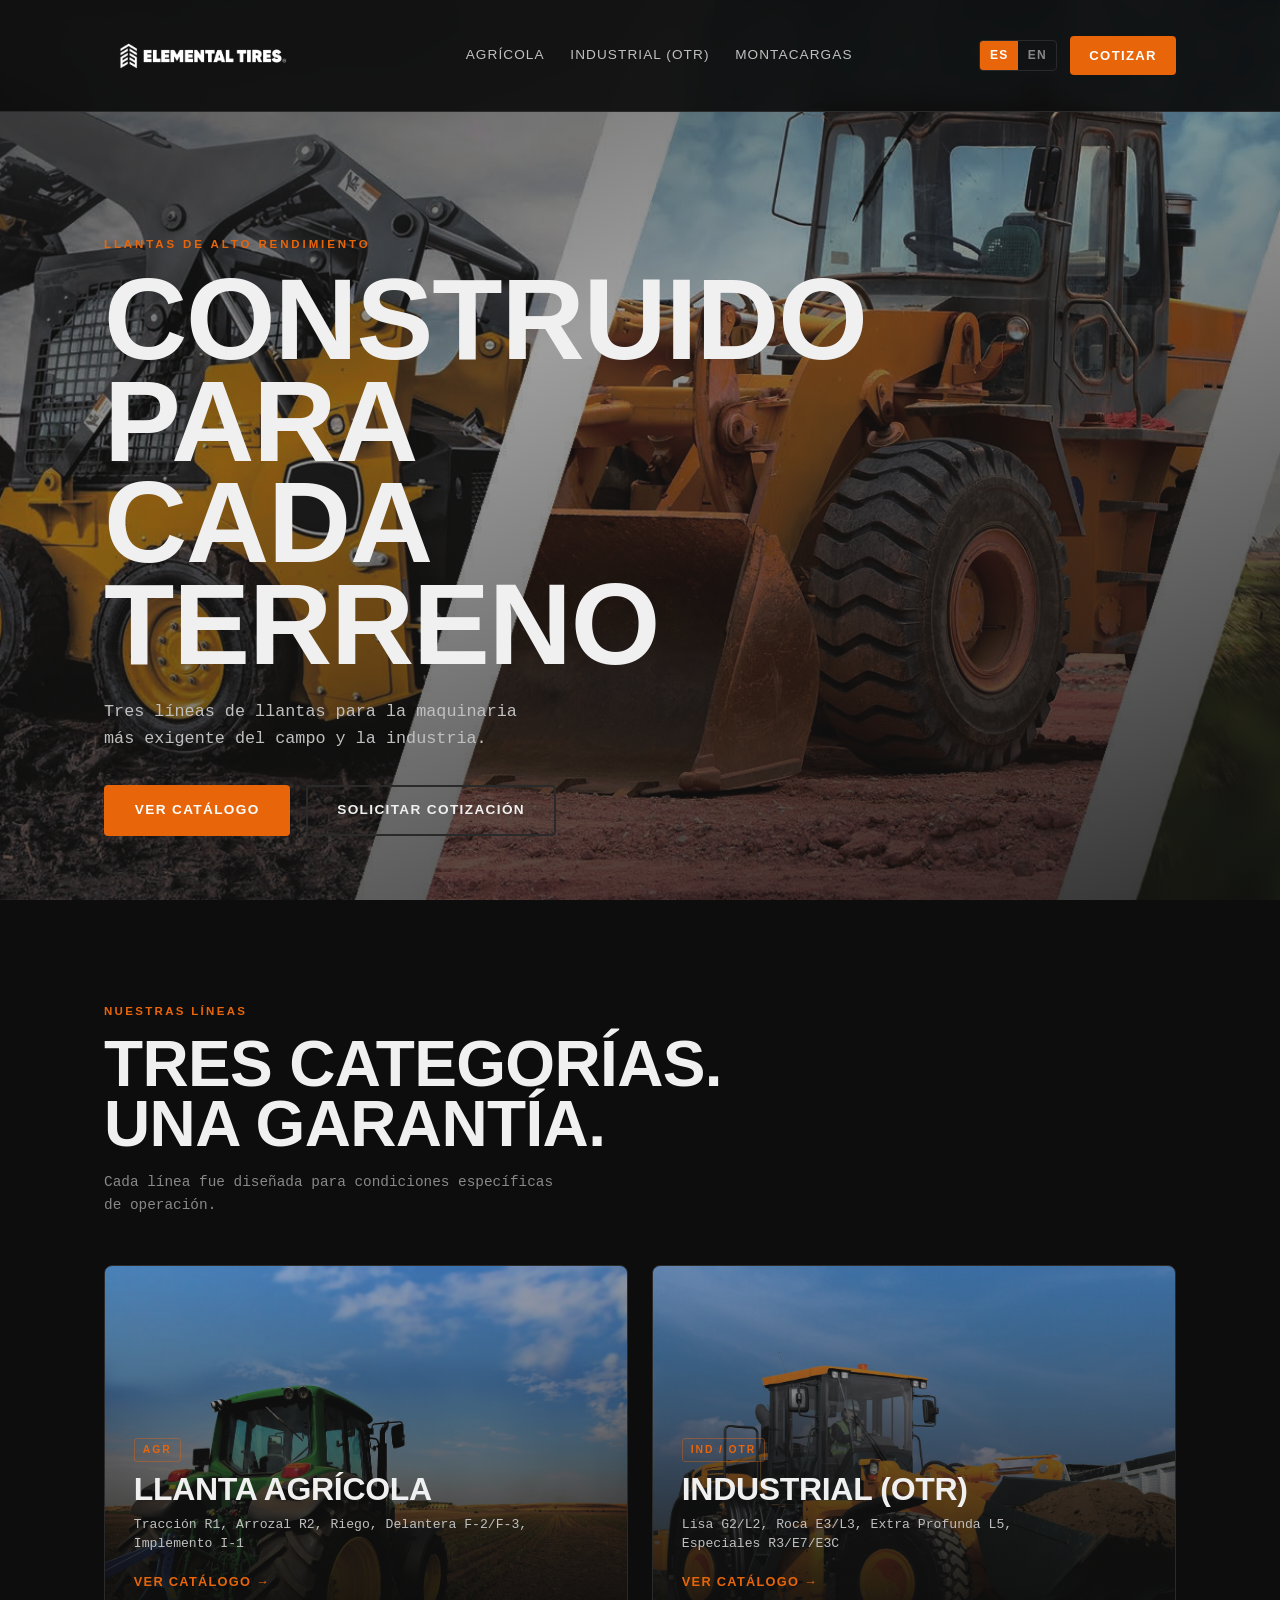
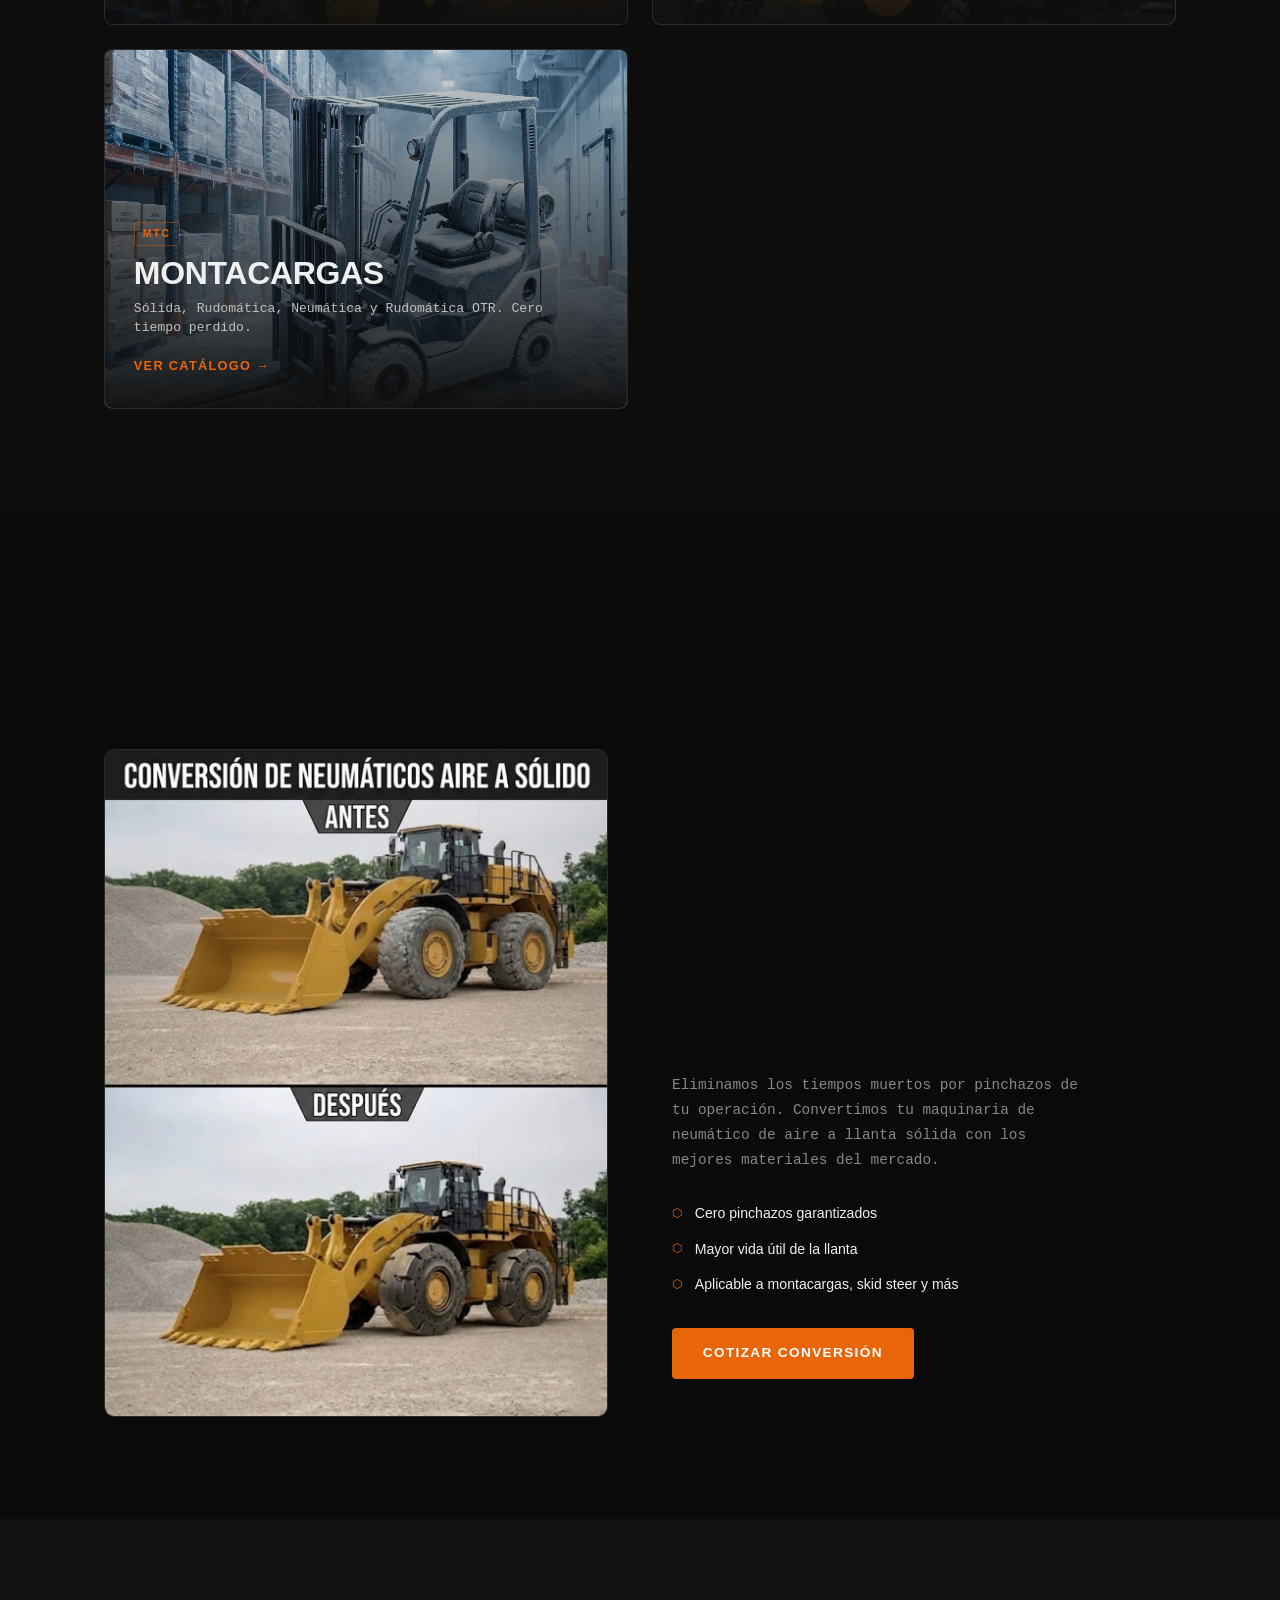
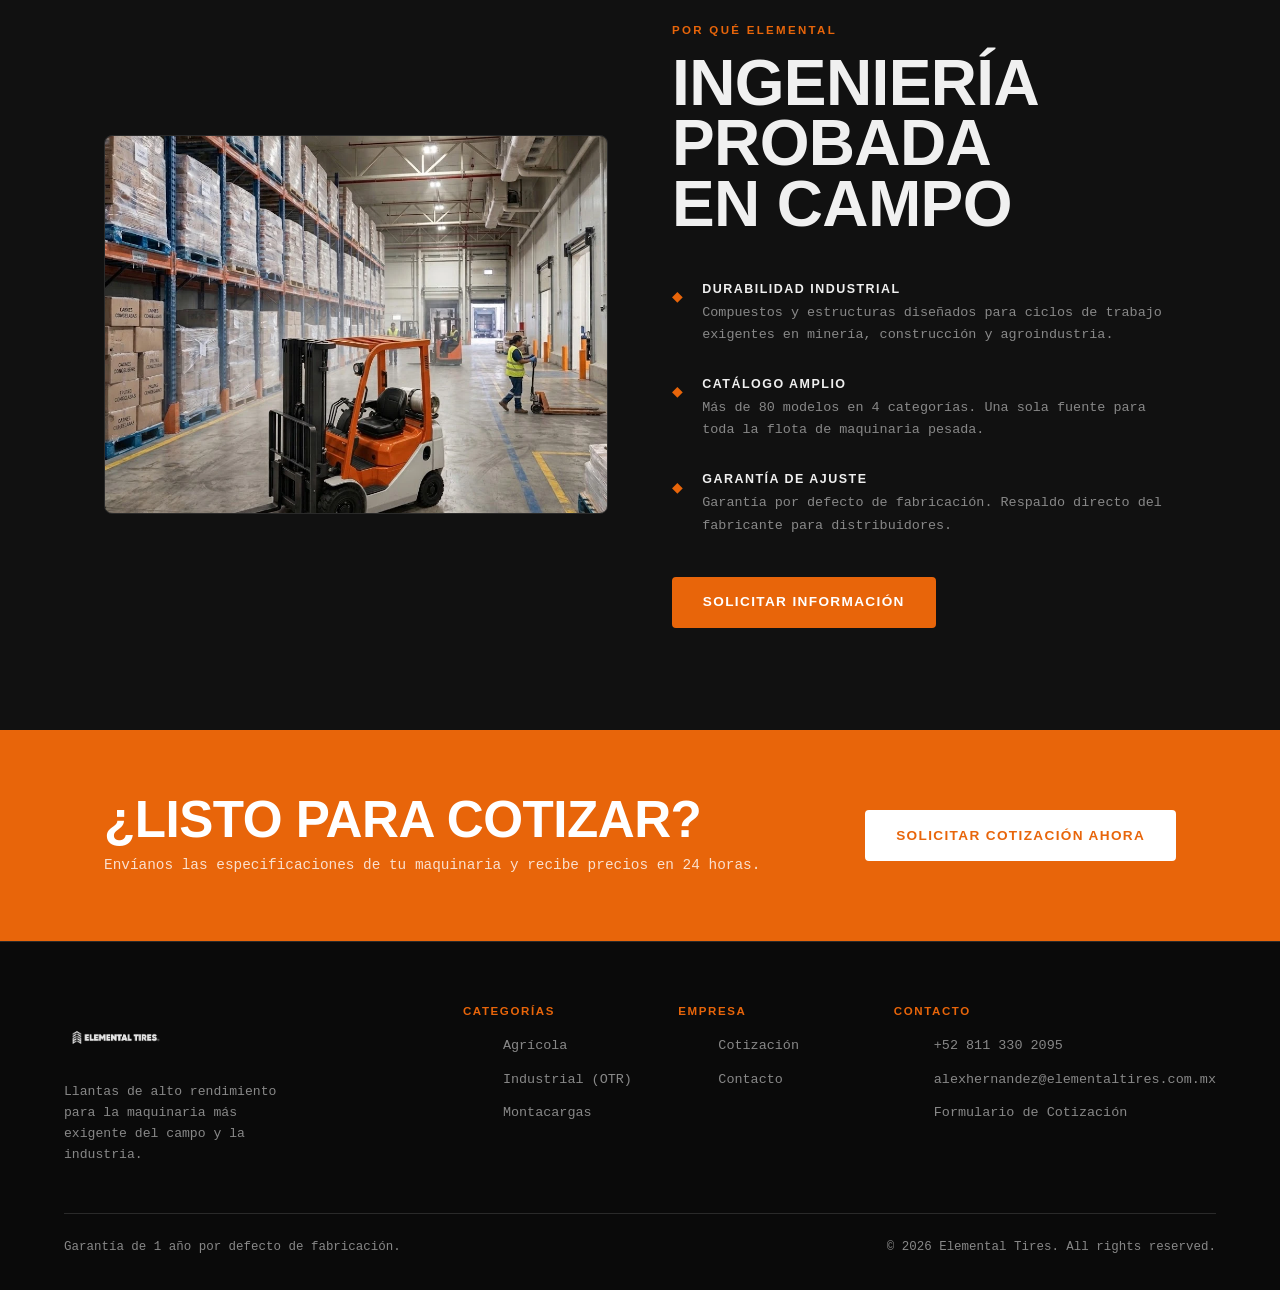
==== commit c7d2a954: "Add warehouse forklift image for hero section Co-Authored-By: Claude Sonnet 4.6 <noreply@anthropic.c" ====
--- a/index.html
+++ b/index.html
@@ -199,7 +199,7 @@
     <div class="container">
       <div class="why__grid">
         <div class="why__img reveal">
-          <img src="assets/img/img-051.png" alt="Montacargas en bodega industrial" loading="lazy" />
+          <img src="assets/img/img-051.webp" alt="Montacargas en bodega industrial" loading="lazy" />
         </div>
         <div class="why__text">
           <header class="section-header reveal">
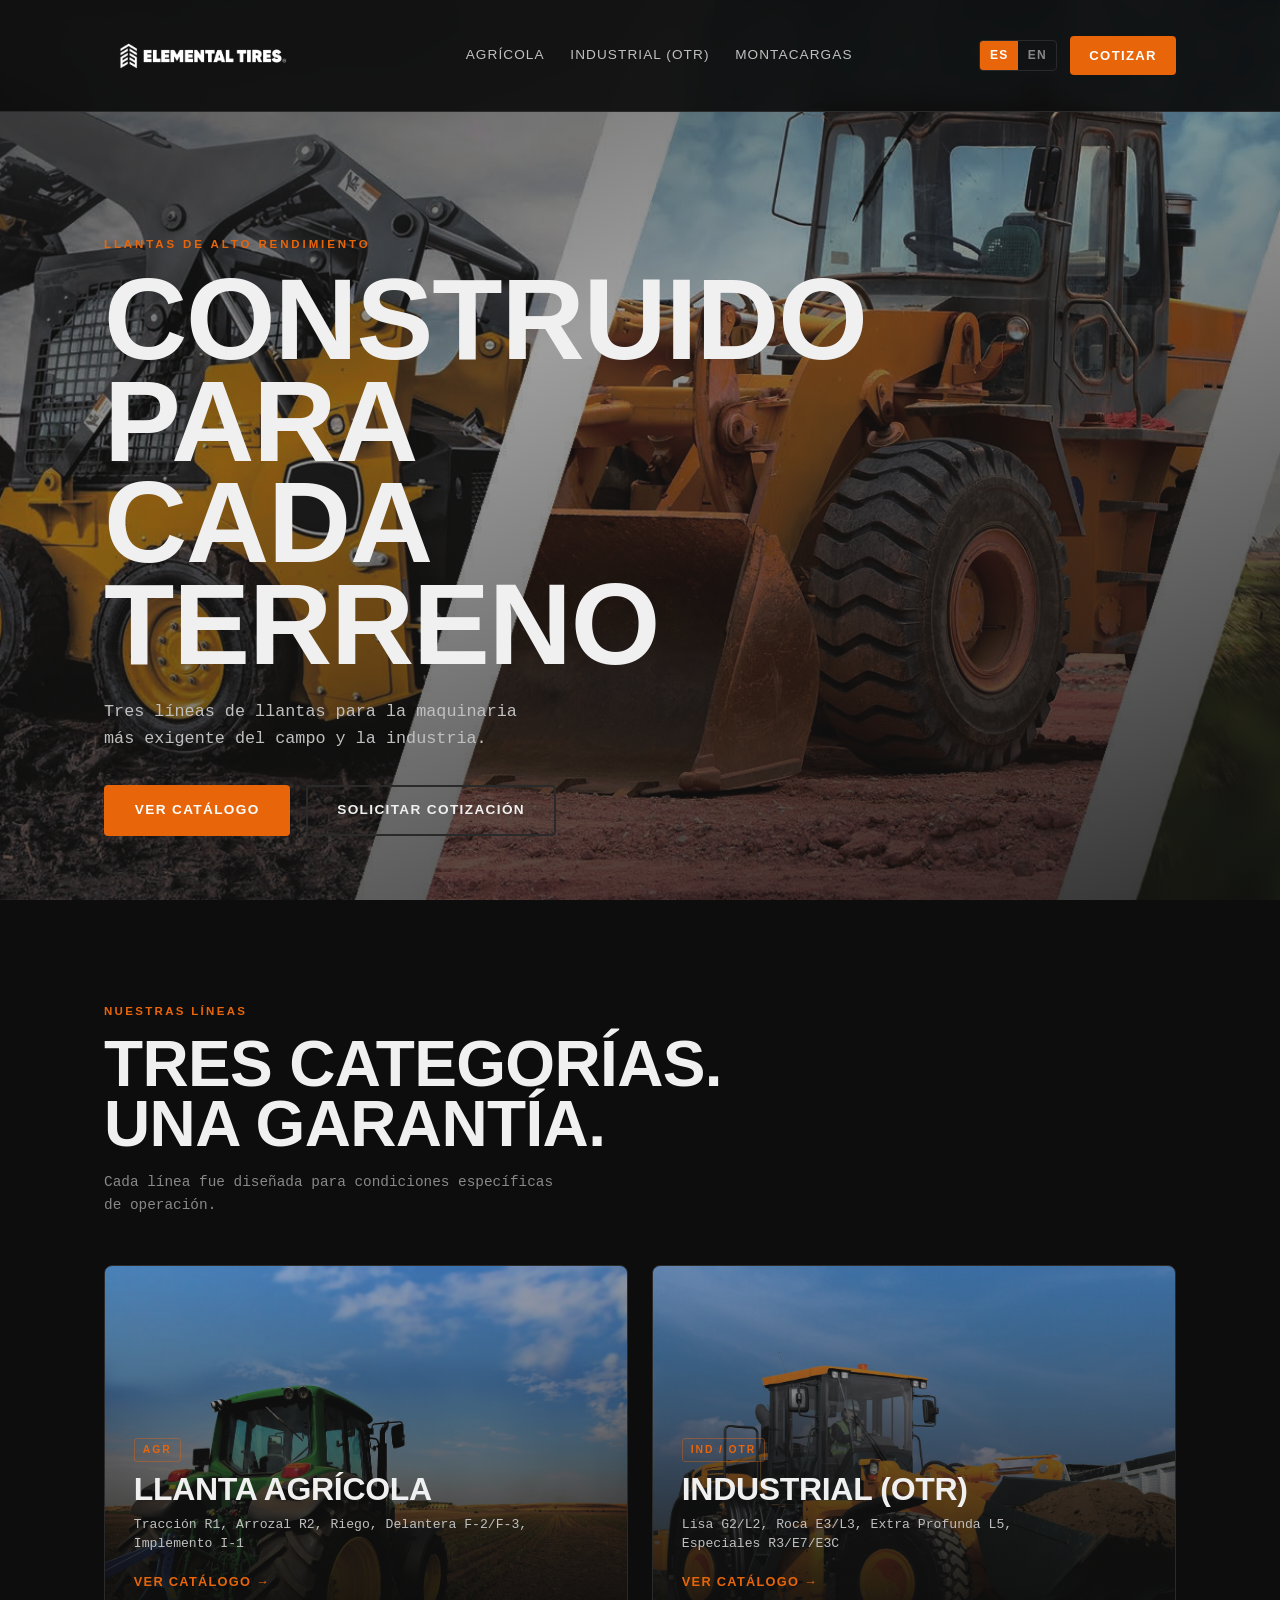
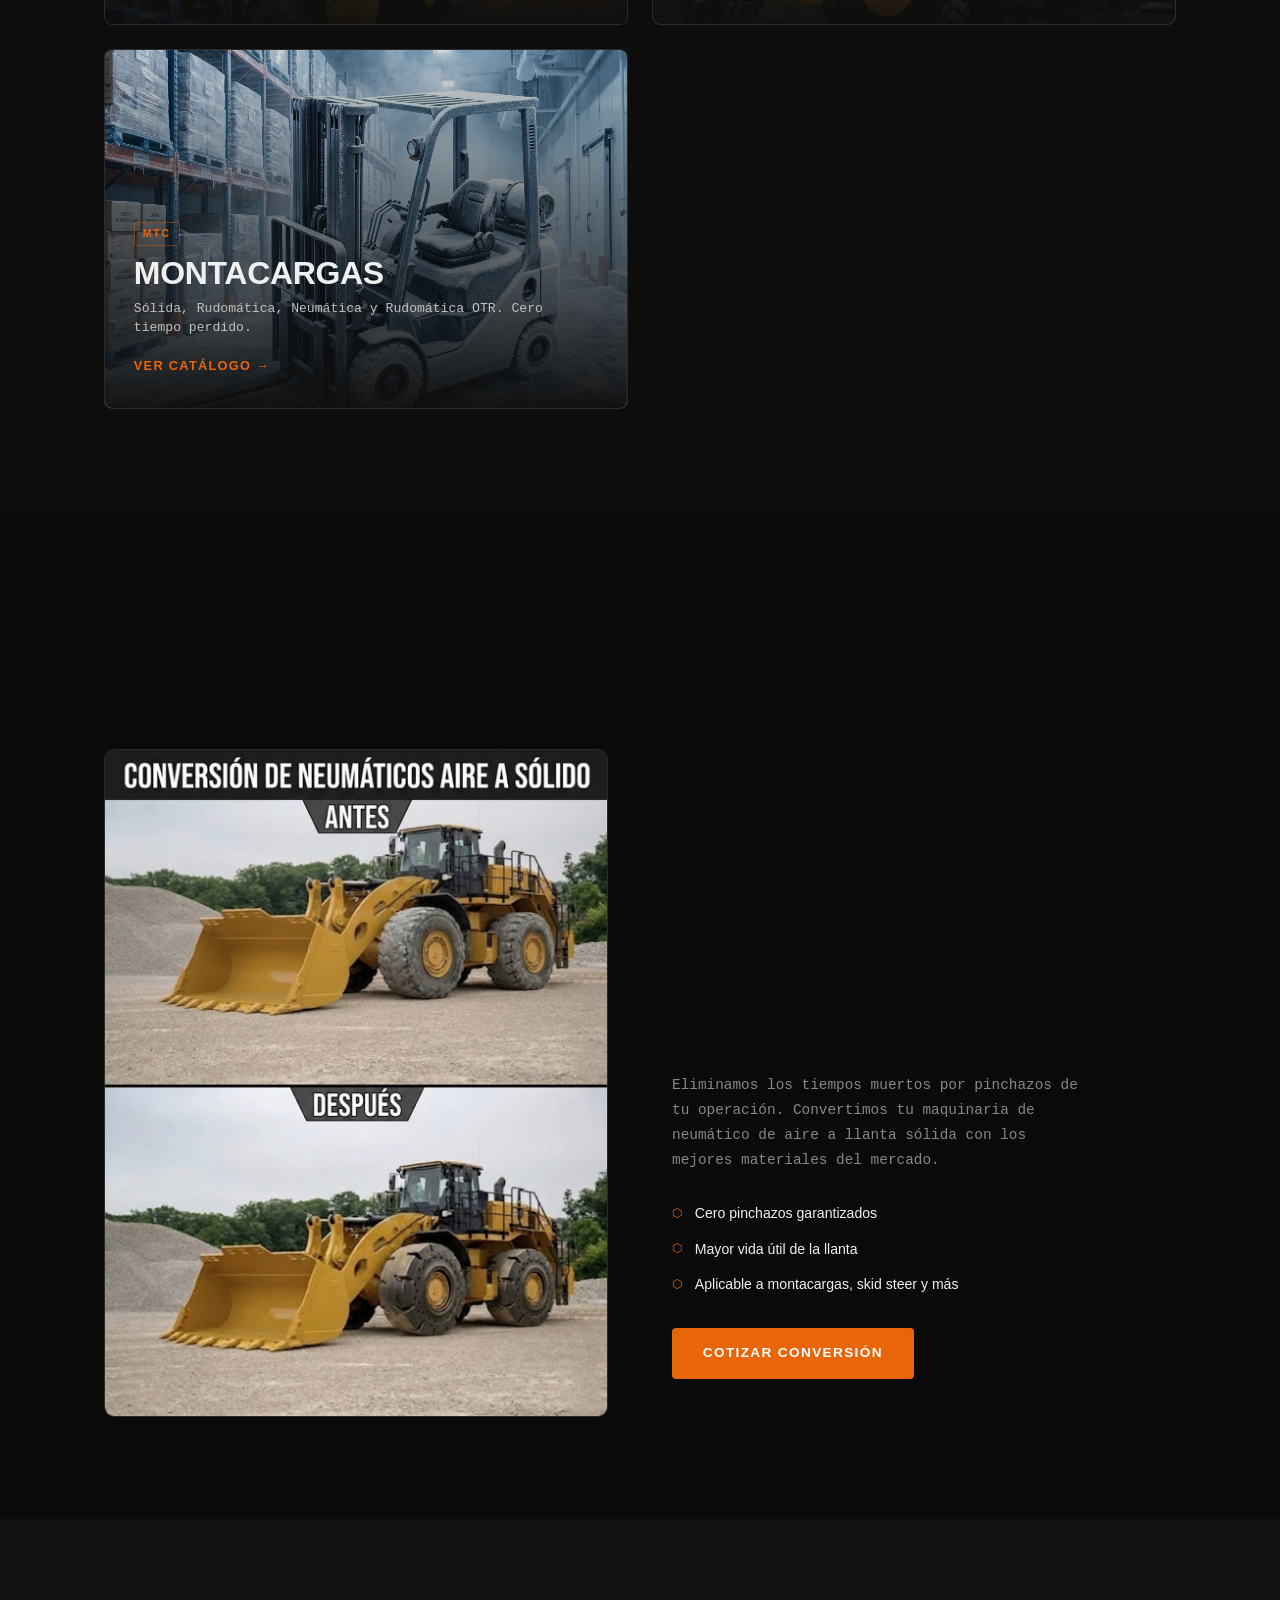
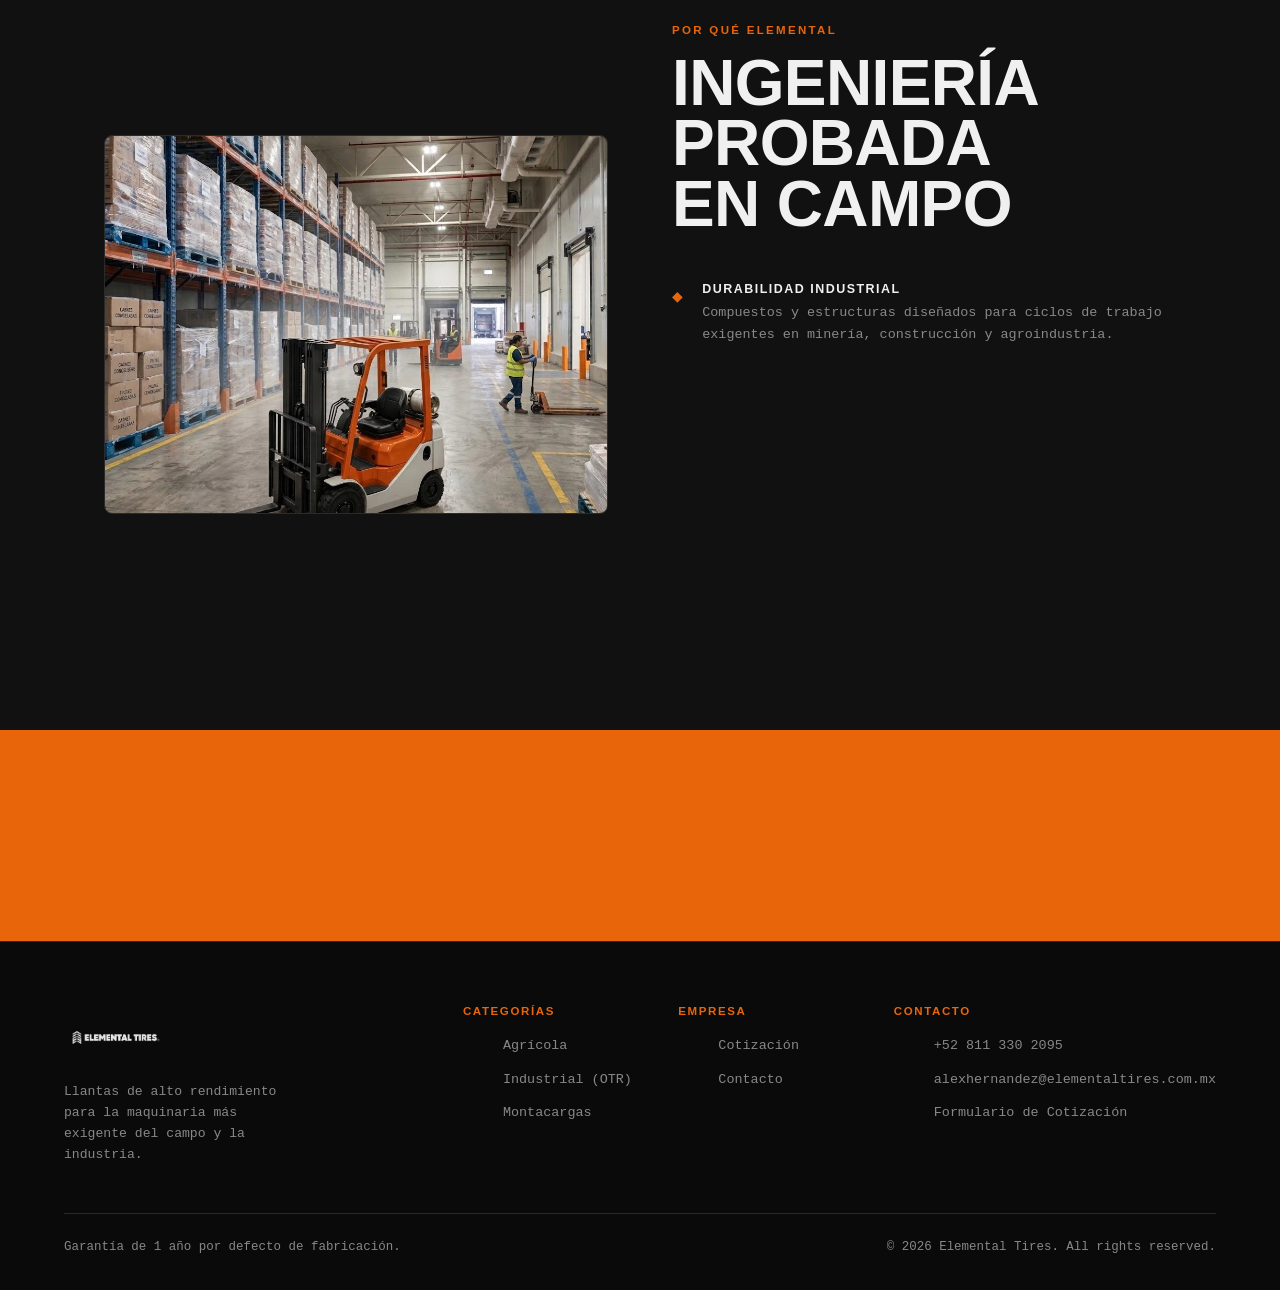
==== commit 5e82ced9: "Add files via upload" ====
--- a/index.html
+++ b/index.html
@@ -1,313 +1,313 @@
-﻿<!DOCTYPE html>
-<html lang="es">
-<head>
-  <meta charset="UTF-8" />
-  <meta name="viewport" content="width=device-width, initial-scale=1.0" />
-  <title>Elemental Tires — Llantas Industriales y Agrícolas</title>
-  <link rel="icon" type="image/png" href="assets/img/logo.png" />
-  <meta name="description" content="Catálogo de llantas para maquinaria agrícola, industrial, OTR y montacargas. Distribuidores en LATAM y USA." />
-
-  <link rel="preconnect" href="https://fonts.googleapis.com" />
-  <link rel="preconnect" href="https://fonts.gstatic.com" crossorigin />
-  <link rel="stylesheet" href="https://fonts.googleapis.com/css2?family=Barlow+Condensed:wght@400;700;900&family=Barlow:wght@400;500;700&family=IBM+Plex+Mono:wght@400;500&display=swap" />
-
-  <link rel="stylesheet" href="assets/css/main.css?v=20260608" />
-  <link rel="stylesheet" href="assets/css/index.css?v=20260608" />
-</head>
-<body>
-
-<a href="#main" class="skip-link" data-es="Ir al contenido" data-en="Skip to content">Ir al contenido</a>
-<div id="scroll-bar"></div>
-
-<!-- NAV -->
-<nav class="nav" role="navigation" aria-label="Navegación principal">
-  <div class="nav__inner">
-    <a href="index.html" class="nav__logo"><img src="assets/img/logo.png" alt="Elemental Tires" /></a>
-    <ul class="nav__links">
-      <li><a href="agricultural.html" data-es="Agrícola" data-en="Agricultural">Agrícola</a></li>
-      <li><a href="industrial.html" data-es="Industrial (OTR)" data-en="Industrial (OTR)">Industrial (OTR)</a></li>
-      <li><a href="solid.html" data-es="Montacargas" data-en="Forklifts">Montacargas</a></li>
-    </ul>
-    <div class="nav__right">
-      <div class="lang-toggle" role="group" aria-label="Idioma">
-        <button class="lang-btn" data-lang="es">ES</button>
-        <button class="lang-btn" data-lang="en">EN</button>
-      </div>
-      <a href="contact.html" class="nav__cta" data-es="Cotizar" data-en="Get Quote">Cotizar</a>
-    </div>
-    <button class="nav__hamburger" aria-label="Menú" aria-expanded="false">
-      <span></span><span></span><span></span>
-    </button>
-  </div>
-</nav>
-
-<!-- MOBILE DRAWER -->
-<div class="nav__drawer" role="dialog" aria-modal="true">
-  <a href="agricultural.html" data-es="Agrícola" data-en="Agricultural">Agrícola</a>
-  <a href="industrial.html" data-es="Industrial" data-en="Industrial">Industrial</a>
-  <a href="offroad.html" data-es="OTR" data-en="OTR">OTR</a>
-  <a href="solid.html" data-es="Sólidas" data-en="Solid">Sólidas</a>
-  <a href="contact.html" class="nav__cta btn btn--primary btn--sm" data-es="Solicitar Cotización" data-en="Request Quote">Solicitar Cotización</a>
-</div>
-
-<main id="main">
-
-  <!-- HERO -->
-  <section class="hero" aria-label="Hero">
-    <div class="hero__bg">
-      <img class="hero__bg-img" src="assets/img/img-000.png"
-           alt="Maquinaria pesada Elemental Tires"
-           fetchpriority="high" loading="eager" />
-      <div class="hero__overlay"></div>
-    </div>
-    <div class="hero__content container">
-      <span class="hero__eyebrow hero__reveal"
-            data-es="LLANTAS DE ALTO RENDIMIENTO" data-en="HIGH PERFORMANCE TIRES">LLANTAS DE ALTO RENDIMIENTO</span>
-      <h1 class="hero__title hero__reveal"
-          data-es="CONSTRUIDO PARA<br>CADA TERRENO" data-en="BUILT FOR<br>EVERY TERRAIN">CONSTRUIDO PARA<br>CADA TERRENO</h1>
-      <p class="hero__sub hero__reveal"
-         data-es="Tres líneas de llantas para la maquinaria más exigente del campo y la industria."
-         data-en="Three tire lines for the most demanding agricultural and industrial machinery.">
-        Tres líneas de llantas para la maquinaria más exigente del campo y la industria.
-      </p>
-      <div class="hero__actions hero__reveal">
-        <a href="agricultural.html" class="btn btn--primary"
-           data-es="Ver Catálogo" data-en="View Catalog">Ver Catálogo</a>
-        <a href="contact.html" class="btn btn--ghost"
-           data-es="Solicitar Cotización" data-en="Request Quote">Solicitar Cotización</a>
-      </div>
-    </div>
-  </section>
-
-  <!-- CATEGORIES -->
-  <section class="categories section-pad">
-    <div class="container">
-      <header class="section-header reveal">
-        <span class="eyebrow" data-es="NUESTRAS LÍNEAS" data-en="OUR LINES">NUESTRAS LÍNEAS</span>
-        <h2 data-es="TRES CATEGORÍAS.<br>UNA GARANTÍA." data-en="THREE CATEGORIES.<br>ONE WARRANTY.">TRES CATEGORÍAS.<br>UNA GARANTÍA.</h2>
-        <p data-es="Cada línea fue diseñada para condiciones específicas de operación."
-           data-en="Each line was engineered for specific operating conditions.">
-          Cada línea fue diseñada para condiciones específicas de operación.
-        </p>
-      </header>
-
-      <div class="cat-grid">
-
-        <a href="agricultural.html" class="cat-card reveal" style="--delay:.05s">
-          <div class="cat-card__img">
-            <img src="assets/img/img-002.png" alt="Tractores agrícolas" loading="lazy" />
-          </div>
-          <div class="cat-card__overlay"></div>
-          <div class="cat-card__body">
-            <span class="cat-card__code">AGR</span>
-            <h3 data-es="LLANTA AGRÍCOLA" data-en="AGRICULTURAL TIRE">LLANTA AGRÍCOLA</h3>
-            <p data-es="Tracción R1, Arrozal R2, Riego, Delantera F-2/F-3, Implemento I-1"
-               data-en="R1 Drive, R2 Rice, Irrigation, Front F-2/F-3, Implement I-1">
-              Tracción R1, Arrozal R2, Riego, Delantera F-2/F-3, Implemento I-1
-            </p>
-            <span class="cat-card__cta" data-es="Ver Catálogo →" data-en="View Catalog →">Ver Catálogo →</span>
-          </div>
-        </a>
-
-        <a href="industrial.html" class="cat-card reveal" style="--delay:.1s">
-          <div class="cat-card__img">
-            <img src="assets/img/img-065.png" alt="Cargador industrial OTR" loading="lazy" />
-          </div>
-          <div class="cat-card__overlay"></div>
-          <div class="cat-card__body">
-            <span class="cat-card__code">IND / OTR</span>
-            <h3 data-es="INDUSTRIAL (OTR)" data-en="INDUSTRIAL (OTR)">INDUSTRIAL (OTR)</h3>
-            <p data-es="Lisa G2/L2, Roca E3/L3, Extra Profunda L5, Especiales R3/E7/E3C"
-               data-en="Smooth G2/L2, Rock E3/L3, Extra Deep L5, Special R3/E7/E3C">
-              Lisa G2/L2, Roca E3/L3, Extra Profunda L5, Especiales R3/E7/E3C
-            </p>
-            <span class="cat-card__cta" data-es="Ver Catálogo →" data-en="View Catalog →">Ver Catálogo →</span>
-          </div>
-        </a>
-
-        <a href="solid.html" class="cat-card reveal" style="--delay:.15s">
-          <div class="cat-card__img">
-            <img src="assets/img/montacargas.jpg" alt="Llantas neumáticas para montacargas Elemental Tires" loading="lazy" />
-          </div>
-          <div class="cat-card__overlay"></div>
-          <div class="cat-card__body">
-            <span class="cat-card__code">MTC</span>
-            <h3 data-es="MONTACARGAS" data-en="FORKLIFTS">MONTACARGAS</h3>
-            <p data-es="Sólida, Rudomática, Neumática y Rudomática OTR. Cero tiempo perdido."
-               data-en="Solid, Resilient, Pneumatic and OTR Resilient. Zero downtime.">
-              Sólida, Rudomática, Neumática y Rudomática OTR. Cero tiempo perdido.
-            </p>
-            <span class="cat-card__cta" data-es="Ver Catálogo →" data-en="View Catalog →">Ver Catálogo →</span>
-          </div>
-        </a>
-
-      </div>
-    </div>
-  </section>
-
-  <!-- CONVERSIÓN AIRE → SÓLIDA + ENTREGAS -->
-  <section class="conversion-section section-pad">
-    <div class="container">
-
-      <!-- Ticker de entrega -->
-      <div class="delivery-strip reveal">
-        <span class="delivery-strip__icon">🚚</span>
-        <p data-es="Entregas directas desde planta productora — precios preferenciales para distribuidores y flotas."
-           data-en="Direct deliveries from the production plant — preferential pricing for distributors and fleets.">
-          Entregas directas desde planta productora — precios preferenciales para distribuidores y flotas.
-        </p>
-        <a href="contact.html" class="btn btn--sm" style="background:#fff;color:var(--accent);border:2px solid #fff;white-space:nowrap;"
-           data-es="Consultar Precio" data-en="Check Price">Consultar Precio</a>
-      </div>
-
-      <!-- Conversión highlight -->
-      <div class="conv-grid">
-        <div class="conv-img reveal">
-          <img src="assets/img/aireasolido.jpeg" alt="Conversión de neumático de aire a llanta sólida" loading="lazy" />
-        </div>
-        <div class="conv-text">
-          <span class="eyebrow reveal" data-es="SERVICIO EXCLUSIVO" data-en="EXCLUSIVE SERVICE">SERVICIO EXCLUSIVO</span>
-          <h2 class="reveal" data-es="CONVERSIÓN<br>NEUMÁTICO AIRE<br>A SÓLIDA" data-en="PNEUMATIC TIRE<br>TO SOLID TIRE<br>CONVERSION">CONVERSIÓN<br>NEUMÁTICO AIRE<br>A SÓLIDA</h2>
-          <p class="reveal" data-es="Eliminamos los tiempos muertos por pinchazos de tu operación. Convertimos tu maquinaria de neumático de aire a llanta sólida con los mejores materiales del mercado."
-             data-en="We eliminate puncture downtime from your operation. We convert your equipment from pneumatic air tires to solid tires with the best materials on the market.">
-            Eliminamos los tiempos muertos por pinchazos de tu operación. Convertimos tu maquinaria de neumático de aire a llanta sólida con los mejores materiales del mercado.
-          </p>
-          <div class="conv-features reveal">
-            <div class="conv-feat">
-              <span class="conv-feat__icon">⬡</span>
-              <span data-es="Cero pinchazos garantizados" data-en="Zero punctures guaranteed">Cero pinchazos garantizados</span>
-            </div>
-            <div class="conv-feat">
-              <span class="conv-feat__icon">⬡</span>
-              <span data-es="Mayor vida útil de la llanta" data-en="Longer tire service life">Mayor vida útil de la llanta</span>
-            </div>
-            <div class="conv-feat">
-              <span class="conv-feat__icon">⬡</span>
-              <span data-es="Aplicable a montacargas, skid steer y más" data-en="Applicable to forklifts, skid steers and more">Aplicable a montacargas, skid steer y más</span>
-            </div>
-          </div>
-          <a href="contact.html?product=Conversion+Neumatico+a+Solida" class="btn btn--primary reveal"
-             data-es="Cotizar Conversión" data-en="Quote Conversion">Cotizar Conversión</a>
-        </div>
-      </div>
-
-    </div>
-  </section>
-
-  <!-- WHY ELEMENTAL -->
-  <section class="why section-pad">
-    <div class="container">
-      <div class="why__grid">
-        <div class="why__img reveal">
-          <img src="assets/img/img-051.webp" alt="Montacargas en bodega industrial" loading="lazy" />
-        </div>
-        <div class="why__text">
-          <header class="section-header reveal">
-            <span class="eyebrow" data-es="POR QUÉ ELEMENTAL" data-en="WHY ELEMENTAL">POR QUÉ ELEMENTAL</span>
-            <h2 data-es="INGENIERÍA PROBADA<br>EN CAMPO" data-en="FIELD-PROVEN<br>ENGINEERING">INGENIERÍA PROBADA<br>EN CAMPO</h2>
-          </header>
-          <div class="why__pillars">
-            <div class="why__pillar reveal">
-              <span class="why__pillar-icon">◆</span>
-              <div>
-                <h4 data-es="DURABILIDAD INDUSTRIAL" data-en="INDUSTRIAL DURABILITY">DURABILIDAD INDUSTRIAL</h4>
-                <p data-es="Compuestos y estructuras diseñados para ciclos de trabajo exigentes en minería, construcción y agroindustria."
-                   data-en="Compounds and structures designed for demanding work cycles in mining, construction, and agro-industry.">
-                  Compuestos y estructuras diseñados para ciclos de trabajo exigentes en minería, construcción y agroindustria.
-                </p>
-              </div>
-            </div>
-            <div class="why__pillar reveal">
-              <span class="why__pillar-icon">◆</span>
-              <div>
-                <h4 data-es="CATÁLOGO AMPLIO" data-en="WIDE CATALOG">CATÁLOGO AMPLIO</h4>
-                <p data-es="Más de 80 modelos en 4 categorías. Una sola fuente para toda la flota de maquinaria pesada."
-                   data-en="Over 80 models in 4 categories. A single source for your entire heavy equipment fleet.">
-                  Más de 80 modelos en 4 categorías. Una sola fuente para toda la flota de maquinaria pesada.
-                </p>
-              </div>
-            </div>
-            <div class="why__pillar reveal">
-              <span class="why__pillar-icon">◆</span>
-              <div>
-                <h4 data-es="GARANTÍA DE AJUSTE" data-en="ADJUSTMENT WARRANTY">GARANTÍA DE AJUSTE</h4>
-                <p data-es="Garantía por defecto de fabricación. Respaldo directo del fabricante para distribuidores."
-                   data-en="Warranty for manufacturing defects. Direct manufacturer support for distributors.">
-                  Garantía por defecto de fabricación. Respaldo directo del fabricante para distribuidores.
-                </p>
-              </div>
-            </div>
-          </div>
-          <div class="reveal">
-            <a href="contact.html" class="btn btn--primary"
-               data-es="Solicitar Información" data-en="Request Information">Solicitar Información</a>
-          </div>
-        </div>
-      </div>
-    </div>
-  </section>
-
-  <!-- CTA BAND -->
-  <section class="cta-band">
-    <div class="container cta-band__inner">
-      <div class="reveal">
-        <h2 data-es="¿LISTO PARA COTIZAR?" data-en="READY TO GET A QUOTE?">¿LISTO PARA COTIZAR?</h2>
-        <p data-es="Envíanos las especificaciones de tu maquinaria y recibe precios en 24 horas."
-           data-en="Send us your equipment specifications and receive pricing within 24 hours.">
-          Envíanos las especificaciones de tu maquinaria y recibe precios en 24 horas.
-        </p>
-      </div>
-      <a href="contact.html" class="btn btn--primary reveal"
-         data-es="Solicitar Cotización Ahora" data-en="Request Quote Now">Solicitar Cotización Ahora</a>
-    </div>
-  </section>
-
-</main>
-
-<!-- FOOTER -->
-<footer class="footer" role="contentinfo">
-  <div class="footer__inner">
-    <div>
-      <div class="footer__logo"><img src="assets/img/logo.png" alt="Elemental Tires" /></div>
-      <p class="footer__tagline"
-         data-es="Llantas de alto rendimiento para la maquinaria más exigente del campo y la industria."
-         data-en="High-performance tires for the most demanding agricultural and industrial machinery.">
-        Llantas de alto rendimiento para la maquinaria más exigente del campo y la industria.
-      </p>
-    </div>
-    <div class="footer__col">
-      <h4 data-es="Categorías" data-en="Categories">Categorías</h4>
-      <ul>
-        <li><a href="agricultural.html" data-es="Agrícola" data-en="Agricultural">Agrícola</a></li>
-        <li><a href="industrial.html" data-es="Industrial (OTR)" data-en="Industrial (OTR)">Industrial (OTR)</a></li>
-        <li><a href="solid.html" data-es="Montacargas" data-en="Forklifts">Montacargas</a></li>
-      </ul>
-    </div>
-    <div class="footer__col">
-      <h4 data-es="Empresa" data-en="Company">Empresa</h4>
-      <ul>
-        <li><a href="contact.html" data-es="Cotización" data-en="Quote">Cotización</a></li>
-        <li><a href="contact.html" data-es="Contacto" data-en="Contact">Contacto</a></li>
-      </ul>
-    </div>
-    <div class="footer__col">
-      <h4 data-es="Contacto" data-en="Contact">Contacto</h4>
-      <ul>
-        <li><a href="https://wa.me/528113302095" target="_blank" rel="noopener">+52 811 330 2095</a></li>
-        <li><a href="mailto:alexhernandez@elementaltires.com.mx">alexhernandez@elementaltires.com.mx</a></li>
-        <li><a href="contact.html" data-es="Formulario de Cotización" data-en="Quote Form">Formulario de Cotización</a></li>
-      </ul>
-    </div>
-  </div>
-  <div class="footer__bottom">
-    <span class="footer__warranty" data-es="Garantía de 1 año por defecto de fabricación." data-en="1-year manufacturing defect warranty.">Garantía de 1 año por defecto de fabricación.</span>
-    <span class="footer__copy">© 2026 Elemental Tires. All rights reserved.</span>
-  </div>
-</footer>
-
-<script defer src="lib/gsap.min.js"></script>
-<script defer src="lib/ScrollTrigger.min.js"></script>
-<script defer src="assets/js/main.js?v=20260608"></script>
-</body>
-</html>
-
+﻿<!DOCTYPE html>
+<html lang="es">
+<head>
+  <meta charset="UTF-8" />
+  <meta name="viewport" content="width=device-width, initial-scale=1.0" />
+  <title>Elemental Tires — Llantas Industriales y Agrícolas</title>
+  <link rel="icon" type="image/png" href="assets/img/logo.png" />
+  <meta name="description" content="Catálogo de llantas para maquinaria agrícola, industrial, OTR y montacargas. Distribuidores en LATAM y USA." />
+
+  <link rel="preconnect" href="https://fonts.googleapis.com" />
+  <link rel="preconnect" href="https://fonts.gstatic.com" crossorigin />
+  <link rel="stylesheet" href="https://fonts.googleapis.com/css2?family=Barlow+Condensed:wght@400;700;900&family=Barlow:wght@400;500;700&family=IBM+Plex+Mono:wght@400;500&display=swap" />
+
+  <link rel="stylesheet" href="assets/css/main.css?v=20260608" />
+  <link rel="stylesheet" href="assets/css/index.css?v=20260608" />
+</head>
+<body>
+
+<a href="#main" class="skip-link" data-es="Ir al contenido" data-en="Skip to content">Ir al contenido</a>
+<div id="scroll-bar"></div>
+
+<!-- NAV -->
+<nav class="nav" role="navigation" aria-label="Navegación principal">
+  <div class="nav__inner">
+    <a href="index.html" class="nav__logo"><img src="assets/img/logo.png" alt="Elemental Tires" /></a>
+    <ul class="nav__links">
+      <li><a href="agricultural.html" data-es="Agrícola" data-en="Agricultural">Agrícola</a></li>
+      <li><a href="industrial.html" data-es="Industrial (OTR)" data-en="Industrial (OTR)">Industrial (OTR)</a></li>
+      <li><a href="solid.html" data-es="Montacargas" data-en="Forklifts">Montacargas</a></li>
+    </ul>
+    <div class="nav__right">
+      <div class="lang-toggle" role="group" aria-label="Idioma">
+        <button class="lang-btn" data-lang="es">ES</button>
+        <button class="lang-btn" data-lang="en">EN</button>
+      </div>
+      <a href="contact.html" class="nav__cta" data-es="Cotizar" data-en="Get Quote">Cotizar</a>
+    </div>
+    <button class="nav__hamburger" aria-label="Menú" aria-expanded="false">
+      <span></span><span></span><span></span>
+    </button>
+  </div>
+</nav>
+
+<!-- MOBILE DRAWER -->
+<div class="nav__drawer" role="dialog" aria-modal="true">
+  <a href="agricultural.html" data-es="Agrícola" data-en="Agricultural">Agrícola</a>
+  <a href="industrial.html" data-es="Industrial" data-en="Industrial">Industrial</a>
+  <a href="offroad.html" data-es="OTR" data-en="OTR">OTR</a>
+  <a href="solid.html" data-es="Sólidas" data-en="Solid">Sólidas</a>
+  <a href="contact.html" class="nav__cta btn btn--primary btn--sm" data-es="Solicitar Cotización" data-en="Request Quote">Solicitar Cotización</a>
+</div>
+
+<main id="main">
+
+  <!-- HERO -->
+  <section class="hero" aria-label="Hero">
+    <div class="hero__bg">
+      <img class="hero__bg-img" src="assets/img/img-000.png"
+           alt="Maquinaria pesada Elemental Tires"
+           fetchpriority="high" loading="eager" />
+      <div class="hero__overlay"></div>
+    </div>
+    <div class="hero__content container">
+      <span class="hero__eyebrow hero__reveal"
+            data-es="LLANTAS DE ALTO RENDIMIENTO" data-en="HIGH PERFORMANCE TIRES">LLANTAS DE ALTO RENDIMIENTO</span>
+      <h1 class="hero__title hero__reveal"
+          data-es="CONSTRUIDO PARA<br>CADA TERRENO" data-en="BUILT FOR<br>EVERY TERRAIN">CONSTRUIDO PARA<br>CADA TERRENO</h1>
+      <p class="hero__sub hero__reveal"
+         data-es="Tres líneas de llantas para la maquinaria más exigente del campo y la industria."
+         data-en="Three tire lines for the most demanding agricultural and industrial machinery.">
+        Tres líneas de llantas para la maquinaria más exigente del campo y la industria.
+      </p>
+      <div class="hero__actions hero__reveal">
+        <a href="agricultural.html" class="btn btn--primary"
+           data-es="Ver Catálogo" data-en="View Catalog">Ver Catálogo</a>
+        <a href="contact.html" class="btn btn--ghost"
+           data-es="Solicitar Cotización" data-en="Request Quote">Solicitar Cotización</a>
+      </div>
+    </div>
+  </section>
+
+  <!-- CATEGORIES -->
+  <section class="categories section-pad">
+    <div class="container">
+      <header class="section-header reveal">
+        <span class="eyebrow" data-es="NUESTRAS LÍNEAS" data-en="OUR LINES">NUESTRAS LÍNEAS</span>
+        <h2 data-es="TRES CATEGORÍAS.<br>UNA GARANTÍA." data-en="THREE CATEGORIES.<br>ONE WARRANTY.">TRES CATEGORÍAS.<br>UNA GARANTÍA.</h2>
+        <p data-es="Cada línea fue diseñada para condiciones específicas de operación."
+           data-en="Each line was engineered for specific operating conditions.">
+          Cada línea fue diseñada para condiciones específicas de operación.
+        </p>
+      </header>
+
+      <div class="cat-grid">
+
+        <a href="agricultural.html" class="cat-card reveal" style="--delay:.05s">
+          <div class="cat-card__img">
+            <img src="assets/img/img-002.png" alt="Tractores agrícolas" loading="lazy" />
+          </div>
+          <div class="cat-card__overlay"></div>
+          <div class="cat-card__body">
+            <span class="cat-card__code">AGR</span>
+            <h3 data-es="LLANTA AGRÍCOLA" data-en="AGRICULTURAL TIRE">LLANTA AGRÍCOLA</h3>
+            <p data-es="Tracción R1, Arrozal R2, Riego, Delantera F-2/F-3, Implemento I-1"
+               data-en="R1 Drive, R2 Rice, Irrigation, Front F-2/F-3, Implement I-1">
+              Tracción R1, Arrozal R2, Riego, Delantera F-2/F-3, Implemento I-1
+            </p>
+            <span class="cat-card__cta" data-es="Ver Catálogo →" data-en="View Catalog →">Ver Catálogo →</span>
+          </div>
+        </a>
+
+        <a href="industrial.html" class="cat-card reveal" style="--delay:.1s">
+          <div class="cat-card__img">
+            <img src="assets/img/img-065.png" alt="Cargador industrial OTR" loading="lazy" />
+          </div>
+          <div class="cat-card__overlay"></div>
+          <div class="cat-card__body">
+            <span class="cat-card__code">IND / OTR</span>
+            <h3 data-es="INDUSTRIAL (OTR)" data-en="INDUSTRIAL (OTR)">INDUSTRIAL (OTR)</h3>
+            <p data-es="Lisa G2/L2, Roca E3/L3, Extra Profunda L5, Especiales R3/E7/E3C"
+               data-en="Smooth G2/L2, Rock E3/L3, Extra Deep L5, Special R3/E7/E3C">
+              Lisa G2/L2, Roca E3/L3, Extra Profunda L5, Especiales R3/E7/E3C
+            </p>
+            <span class="cat-card__cta" data-es="Ver Catálogo →" data-en="View Catalog →">Ver Catálogo →</span>
+          </div>
+        </a>
+
+        <a href="solid.html" class="cat-card reveal" style="--delay:.15s">
+          <div class="cat-card__img">
+            <img src="assets/img/montacargas.jpg" alt="Llantas neumáticas para montacargas Elemental Tires" loading="lazy" />
+          </div>
+          <div class="cat-card__overlay"></div>
+          <div class="cat-card__body">
+            <span class="cat-card__code">MTC</span>
+            <h3 data-es="MONTACARGAS" data-en="FORKLIFTS">MONTACARGAS</h3>
+            <p data-es="Sólida, Rudomática, Neumática y Rudomática OTR. Cero tiempo perdido."
+               data-en="Solid, Resilient, Pneumatic and OTR Resilient. Zero downtime.">
+              Sólida, Rudomática, Neumática y Rudomática OTR. Cero tiempo perdido.
+            </p>
+            <span class="cat-card__cta" data-es="Ver Catálogo →" data-en="View Catalog →">Ver Catálogo →</span>
+          </div>
+        </a>
+
+      </div>
+    </div>
+  </section>
+
+  <!-- CONVERSIÓN AIRE → SÓLIDA + ENTREGAS -->
+  <section class="conversion-section section-pad">
+    <div class="container">
+
+      <!-- Ticker de entrega -->
+      <div class="delivery-strip reveal">
+        <span class="delivery-strip__icon">🚚</span>
+        <p data-es="Entregas directas desde planta productora — precios preferenciales para distribuidores y flotas."
+           data-en="Direct deliveries from the production plant — preferential pricing for distributors and fleets.">
+          Entregas directas desde planta productora — precios preferenciales para distribuidores y flotas.
+        </p>
+        <a href="contact.html" class="btn btn--sm" style="background:#fff;color:var(--accent);border:2px solid #fff;white-space:nowrap;"
+           data-es="Consultar Precio" data-en="Check Price">Consultar Precio</a>
+      </div>
+
+      <!-- Conversión highlight -->
+      <div class="conv-grid">
+        <div class="conv-img reveal">
+          <img src="assets/img/aireasolido.jpeg" alt="Conversión de neumático de aire a llanta sólida" loading="lazy" />
+        </div>
+        <div class="conv-text">
+          <span class="eyebrow reveal" data-es="SERVICIO EXCLUSIVO" data-en="EXCLUSIVE SERVICE">SERVICIO EXCLUSIVO</span>
+          <h2 class="reveal" data-es="CONVERSIÓN<br>NEUMÁTICO AIRE<br>A SÓLIDA" data-en="PNEUMATIC TIRE<br>TO SOLID TIRE<br>CONVERSION">CONVERSIÓN<br>NEUMÁTICO AIRE<br>A SÓLIDA</h2>
+          <p class="reveal" data-es="Eliminamos los tiempos muertos por pinchazos de tu operación. Convertimos tu maquinaria de neumático de aire a llanta sólida con los mejores materiales del mercado."
+             data-en="We eliminate puncture downtime from your operation. We convert your equipment from pneumatic air tires to solid tires with the best materials on the market.">
+            Eliminamos los tiempos muertos por pinchazos de tu operación. Convertimos tu maquinaria de neumático de aire a llanta sólida con los mejores materiales del mercado.
+          </p>
+          <div class="conv-features reveal">
+            <div class="conv-feat">
+              <span class="conv-feat__icon">⬡</span>
+              <span data-es="Cero pinchazos garantizados" data-en="Zero punctures guaranteed">Cero pinchazos garantizados</span>
+            </div>
+            <div class="conv-feat">
+              <span class="conv-feat__icon">⬡</span>
+              <span data-es="Mayor vida útil de la llanta" data-en="Longer tire service life">Mayor vida útil de la llanta</span>
+            </div>
+            <div class="conv-feat">
+              <span class="conv-feat__icon">⬡</span>
+              <span data-es="Aplicable a montacargas, skid steer y más" data-en="Applicable to forklifts, skid steers and more">Aplicable a montacargas, skid steer y más</span>
+            </div>
+          </div>
+          <a href="contact.html?product=Conversion+Neumatico+a+Solida" class="btn btn--primary reveal"
+             data-es="Cotizar Conversión" data-en="Quote Conversion">Cotizar Conversión</a>
+        </div>
+      </div>
+
+    </div>
+  </section>
+
+  <!-- WHY ELEMENTAL -->
+  <section class="why section-pad">
+    <div class="container">
+      <div class="why__grid">
+        <div class="why__img reveal">
+          <img src="assets/img/img-051.webp" alt="Montacargas en bodega industrial" loading="lazy" />
+        </div>
+        <div class="why__text">
+          <header class="section-header reveal">
+            <span class="eyebrow" data-es="POR QUÉ ELEMENTAL" data-en="WHY ELEMENTAL">POR QUÉ ELEMENTAL</span>
+            <h2 data-es="INGENIERÍA PROBADA<br>EN CAMPO" data-en="FIELD-PROVEN<br>ENGINEERING">INGENIERÍA PROBADA<br>EN CAMPO</h2>
+          </header>
+          <div class="why__pillars">
+            <div class="why__pillar reveal">
+              <span class="why__pillar-icon">◆</span>
+              <div>
+                <h4 data-es="DURABILIDAD INDUSTRIAL" data-en="INDUSTRIAL DURABILITY">DURABILIDAD INDUSTRIAL</h4>
+                <p data-es="Compuestos y estructuras diseñados para ciclos de trabajo exigentes en minería, construcción y agroindustria."
+                   data-en="Compounds and structures designed for demanding work cycles in mining, construction, and agro-industry.">
+                  Compuestos y estructuras diseñados para ciclos de trabajo exigentes en minería, construcción y agroindustria.
+                </p>
+              </div>
+            </div>
+            <div class="why__pillar reveal">
+              <span class="why__pillar-icon">◆</span>
+              <div>
+                <h4 data-es="CATÁLOGO AMPLIO" data-en="WIDE CATALOG">CATÁLOGO AMPLIO</h4>
+                <p data-es="Más de 80 modelos en 4 categorías. Una sola fuente para toda la flota de maquinaria pesada."
+                   data-en="Over 80 models in 4 categories. A single source for your entire heavy equipment fleet.">
+                  Más de 80 modelos en 4 categorías. Una sola fuente para toda la flota de maquinaria pesada.
+                </p>
+              </div>
+            </div>
+            <div class="why__pillar reveal">
+              <span class="why__pillar-icon">◆</span>
+              <div>
+                <h4 data-es="GARANTÍA DE AJUSTE" data-en="ADJUSTMENT WARRANTY">GARANTÍA DE AJUSTE</h4>
+                <p data-es="Garantía por defecto de fabricación. Respaldo directo del fabricante para distribuidores."
+                   data-en="Warranty for manufacturing defects. Direct manufacturer support for distributors.">
+                  Garantía por defecto de fabricación. Respaldo directo del fabricante para distribuidores.
+                </p>
+              </div>
+            </div>
+          </div>
+          <div class="reveal">
+            <a href="contact.html" class="btn btn--primary"
+               data-es="Solicitar Información" data-en="Request Information">Solicitar Información</a>
+          </div>
+        </div>
+      </div>
+    </div>
+  </section>
+
+  <!-- CTA BAND -->
+  <section class="cta-band">
+    <div class="container cta-band__inner">
+      <div class="reveal">
+        <h2 data-es="¿LISTO PARA COTIZAR?" data-en="READY TO GET A QUOTE?">¿LISTO PARA COTIZAR?</h2>
+        <p data-es="Envíanos las especificaciones de tu maquinaria y recibe precios en 24 horas."
+           data-en="Send us your equipment specifications and receive pricing within 24 hours.">
+          Envíanos las especificaciones de tu maquinaria y recibe precios en 24 horas.
+        </p>
+      </div>
+      <a href="contact.html" class="btn btn--primary reveal"
+         data-es="Solicitar Cotización Ahora" data-en="Request Quote Now">Solicitar Cotización Ahora</a>
+    </div>
+  </section>
+
+</main>
+
+<!-- FOOTER -->
+<footer class="footer" role="contentinfo">
+  <div class="footer__inner">
+    <div>
+      <div class="footer__logo"><img src="assets/img/logo.png" alt="Elemental Tires" /></div>
+      <p class="footer__tagline"
+         data-es="Llantas de alto rendimiento para la maquinaria más exigente del campo y la industria."
+         data-en="High-performance tires for the most demanding agricultural and industrial machinery.">
+        Llantas de alto rendimiento para la maquinaria más exigente del campo y la industria.
+      </p>
+    </div>
+    <div class="footer__col">
+      <h4 data-es="Categorías" data-en="Categories">Categorías</h4>
+      <ul>
+        <li><a href="agricultural.html" data-es="Agrícola" data-en="Agricultural">Agrícola</a></li>
+        <li><a href="industrial.html" data-es="Industrial (OTR)" data-en="Industrial (OTR)">Industrial (OTR)</a></li>
+        <li><a href="solid.html" data-es="Montacargas" data-en="Forklifts">Montacargas</a></li>
+      </ul>
+    </div>
+    <div class="footer__col">
+      <h4 data-es="Empresa" data-en="Company">Empresa</h4>
+      <ul>
+        <li><a href="contact.html" data-es="Cotización" data-en="Quote">Cotización</a></li>
+        <li><a href="contact.html" data-es="Contacto" data-en="Contact">Contacto</a></li>
+      </ul>
+    </div>
+    <div class="footer__col">
+      <h4 data-es="Contacto" data-en="Contact">Contacto</h4>
+      <ul>
+        <li><a href="https://wa.me/528113302095" target="_blank" rel="noopener">+52 811 330 2095</a></li>
+        <li><a href="mailto:alexhernandez@elementaltires.com.mx">alexhernandez@elementaltires.com.mx</a></li>
+        <li><a href="contact.html" data-es="Formulario de Cotización" data-en="Quote Form">Formulario de Cotización</a></li>
+      </ul>
+    </div>
+  </div>
+  <div class="footer__bottom">
+    <span class="footer__warranty" data-es="Garantía de 1 año por defecto de fabricación." data-en="1-year manufacturing defect warranty.">Garantía de 1 año por defecto de fabricación.</span>
+    <span class="footer__copy">© 2026 Elemental Tires. All rights reserved.</span>
+  </div>
+</footer>
+
+<script defer src="lib/gsap.min.js"></script>
+<script defer src="lib/ScrollTrigger.min.js"></script>
+<script defer src="assets/js/main.js?v=20260608"></script>
+</body>
+</html>
+
--- a/assets/css/main.css
+++ b/assets/css/main.css
@@ -1,714 +1,714 @@
-/* =============================================================
-   ELEMENTAL TIRES — main.css
-   Shared styles: tokens, reset, nav, footer, components
-   ============================================================= */
-
-/* =============================================================
-   1. Tokens
-   ============================================================= */
-:root {
-  --bg:        #0D0D0D;
-  --bg-card:   #1A1A1A;
-  --bg-card2:  #141414;
-  --accent:    #E8650A;
-  --accent-dim:#B54E08;
-  --silver:    #C0C0C0;
-  --text:      #F0F0F0;
-  --text-muted:#888888;
-  --border:    #2A2A2A;
-
-  --font-head: 'Barlow Condensed', sans-serif;
-  --font-body: 'IBM Plex Mono', monospace;
-  --font-ui:   'Barlow', sans-serif;
-
-  --ease-out:  cubic-bezier(0.16, 1, 0.3, 1);
-  --ease-soft: cubic-bezier(0.25, 0.46, 0.45, 0.94);
-
-  --nav-h: 112px;
-  --gutter: clamp(1rem, 5vw, 4rem);
-  --container: 1200px;
-}
-
-/* =============================================================
-   2. Reset & Base
-   ============================================================= */
-*, *::before, *::after { box-sizing: border-box; margin: 0; }
-html {
-  -webkit-text-size-adjust: 100%;
-  tab-size: 2;
-  scroll-behavior: smooth;
-  overflow-x: clip;
-}
-body {
-  font-family: var(--font-body);
-  font-size: 16px;
-  line-height: 1.6;
-  background: var(--bg);
-  color: var(--text);
-  -webkit-font-smoothing: antialiased;
-  text-rendering: optimizeLegibility;
-  overflow-x: clip;
-  overscroll-behavior-y: none;
-}
-img, svg, video { display: block; max-width: 100%; }
-img { height: auto; }
-button { font: inherit; color: inherit; cursor: pointer; border: 0; background: none; }
-a { color: inherit; text-decoration: none; }
-p { text-wrap: pretty; }
-h1, h2, h3, h4 {
-  font-family: var(--font-head);
-  text-wrap: balance;
-  line-height: 1.0;
-  letter-spacing: -0.01em;
-  text-transform: uppercase;
-}
-::selection { background: var(--accent); color: #fff; }
-:focus-visible {
-  outline: 2px solid var(--accent);
-  outline-offset: 3px;
-  border-radius: 4px;
-}
-
-/* =============================================================
-   3. Utilities
-   ============================================================= */
-.container {
-  width: 100%;
-  max-width: var(--container);
-  margin-inline: auto;
-  padding-inline: var(--gutter);
-}
-.sr-only {
-  position: absolute; width: 1px; height: 1px;
-  padding: 0; margin: -1px; overflow: hidden;
-  clip: rect(0,0,0,0); white-space: nowrap; border: 0;
-}
-.skip-link {
-  position: fixed; top: -100px; left: 1rem;
-  padding: .6rem 1rem; background: var(--text); color: var(--bg);
-  z-index: 9999; border-radius: 4px; font-weight: 700;
-}
-.skip-link:focus { top: 1rem; }
-
-/* =============================================================
-   4. Scroll progress bar
-   ============================================================= */
-#scroll-bar {
-  position: fixed;
-  top: 0; left: 0;
-  height: 3px;
-  width: 0%;
-  background: var(--accent);
-  z-index: 9998;
-  transition: width .1s linear;
-}
-
-/* =============================================================
-   5. NAV
-   ============================================================= */
-.nav {
-  position: fixed;
-  top: 0; left: 0; right: 0;
-  height: var(--nav-h);
-  background: rgba(13,13,13,.92);
-  backdrop-filter: blur(12px);
-  -webkit-backdrop-filter: blur(12px);
-  border-bottom: 1px solid var(--border);
-  z-index: 900;
-  display: flex;
-  align-items: center;
-}
-.nav__inner {
-  display: flex;
-  align-items: center;
-  justify-content: space-between;
-  gap: 1.5rem;
-  width: 100%;
-  max-width: var(--container);
-  margin-inline: auto;
-  padding-inline: var(--gutter);
-}
-.nav__logo {
-  display: flex;
-  align-items: center;
-  flex-shrink: 0;
-}
-.nav__logo img {
-  height: 120px;
-  width: auto;
-  display: block;
-  /* Invert black logo → white on dark nav */
-  filter: brightness(0) invert(1);
-  transition: opacity .2s, transform .2s var(--ease-out);
-}
-.nav__logo:hover img {
-  opacity: .85;
-  transform: scale(1.04);
-}
-
-.nav__links {
-  display: flex;
-  align-items: center;
-  gap: clamp(.8rem, 2vw, 1.8rem);
-  list-style: none;
-}
-.nav__links a {
-  font-family: var(--font-ui);
-  font-size: .85rem;
-  font-weight: 500;
-  letter-spacing: .08em;
-  text-transform: uppercase;
-  color: var(--silver);
-  transition: color .2s var(--ease-out);
-}
-.nav__links a:hover,
-.nav__links a.active { color: var(--accent); }
-
-.nav__right {
-  display: flex;
-  align-items: center;
-  gap: .8rem;
-  flex-shrink: 0;
-}
-.lang-toggle {
-  display: flex;
-  border: 1px solid var(--border);
-  border-radius: 4px;
-  overflow: hidden;
-}
-.lang-btn {
-  font-family: var(--font-ui);
-  font-size: .75rem;
-  font-weight: 700;
-  letter-spacing: .1em;
-  padding: .3rem .6rem;
-  background: transparent;
-  color: var(--text-muted);
-  transition: background .2s, color .2s;
-}
-.lang-btn.active {
-  background: var(--accent);
-  color: #fff;
-}
-.nav__cta {
-  font-family: var(--font-ui);
-  font-size: .82rem;
-  font-weight: 700;
-  letter-spacing: .1em;
-  text-transform: uppercase;
-  padding: .55rem 1.2rem;
-  background: var(--accent);
-  color: #fff;
-  border-radius: 4px;
-  transition: background .2s var(--ease-out), transform .2s var(--ease-out);
-  white-space: nowrap;
-}
-.nav__cta:hover {
-  background: var(--accent-dim);
-  transform: translateY(-1px);
-}
-
-/* Hamburger */
-.nav__hamburger {
-  display: none;
-  flex-direction: column;
-  gap: 5px;
-  padding: 8px;
-  cursor: pointer;
-}
-.nav__hamburger span {
-  display: block;
-  width: 22px;
-  height: 2px;
-  background: var(--text);
-  transition: transform .3s var(--ease-out), opacity .3s;
-}
-.nav__hamburger.is-open span:nth-child(1) { transform: translateY(7px) rotate(45deg); }
-.nav__hamburger.is-open span:nth-child(2) { opacity: 0; }
-.nav__hamburger.is-open span:nth-child(3) { transform: translateY(-7px) rotate(-45deg); }
-
-/* Mobile nav drawer */
-.nav__drawer {
-  display: none;
-  position: fixed;
-  top: var(--nav-h); left: 0; right: 0;
-  background: rgba(13,13,13,.97);
-  border-bottom: 1px solid var(--border);
-  padding: 1.5rem var(--gutter) 2rem;
-  z-index: 899;
-  flex-direction: column;
-  gap: 1.2rem;
-}
-.nav__drawer.is-open { display: flex; }
-.nav__drawer a {
-  font-family: var(--font-head);
-  font-size: 1.6rem;
-  font-weight: 700;
-  letter-spacing: .05em;
-  text-transform: uppercase;
-  color: var(--text);
-  transition: color .2s;
-}
-.nav__drawer a:hover { color: var(--accent); }
-.nav__drawer .nav__cta { align-self: flex-start; }
-
-/* =============================================================
-   6. FOOTER
-   ============================================================= */
-.footer {
-  background: #0A0A0A;
-  border-top: 1px solid var(--border);
-  padding: 4rem var(--gutter) 2rem;
-}
-.footer__inner {
-  max-width: var(--container);
-  margin-inline: auto;
-  display: grid;
-  grid-template-columns: 2fr 1fr 1fr 1fr;
-  gap: 3rem 2rem;
-}
-.footer__logo {
-  margin-bottom: .8rem;
-}
-.footer__logo img {
-  height: 63px;
-  width: auto;
-  filter: brightness(0) invert(1);
-  opacity: .9;
-}
-.footer__tagline {
-  font-size: .82rem;
-  color: var(--text-muted);
-  line-height: 1.6;
-  max-width: 28ch;
-}
-.footer__col h4 {
-  font-family: var(--font-ui);
-  font-size: .72rem;
-  font-weight: 700;
-  letter-spacing: .14em;
-  text-transform: uppercase;
-  color: var(--accent);
-  margin-bottom: 1rem;
-}
-.footer__col ul { list-style: none; display: flex; flex-direction: column; gap: .5rem; }
-.footer__col a {
-  font-size: .84rem;
-  color: var(--text-muted);
-  transition: color .2s;
-}
-.footer__col a:hover { color: var(--text); }
-.footer__bottom {
-  max-width: var(--container);
-  margin-inline: auto;
-  border-top: 1px solid var(--border);
-  margin-top: 3rem;
-  padding-top: 1.5rem;
-  display: flex;
-  justify-content: space-between;
-  align-items: center;
-  flex-wrap: wrap;
-  gap: 1rem;
-}
-.footer__copy {
-  font-size: .78rem;
-  color: var(--text-muted);
-}
-.footer__warranty {
-  font-size: .78rem;
-  color: var(--text-muted);
-  white-space: nowrap;
-}
-
-/* =============================================================
-   7. Reveal animations
-   ============================================================= */
-.reveal {
-  opacity: 0;
-  transform: translateY(32px);
-  transition: opacity .7s var(--ease-out), transform .7s var(--ease-out);
-}
-.reveal.is-visible {
-  opacity: 1;
-  transform: none;
-}
-.reveal[data-split] {
-  opacity: 1;
-  transform: none;
-}
-
-/* =============================================================
-   8. Buttons
-   ============================================================= */
-.btn {
-  display: inline-flex;
-  align-items: center;
-  gap: .6rem;
-  font-family: var(--font-ui);
-  font-size: .85rem;
-  font-weight: 700;
-  letter-spacing: .1em;
-  text-transform: uppercase;
-  padding: .8rem 1.8rem;
-  border-radius: 4px;
-  transition: background .2s var(--ease-out), transform .2s var(--ease-out), box-shadow .2s;
-  cursor: pointer;
-}
-.btn--primary {
-  background: var(--accent);
-  color: #fff;
-  border: 2px solid var(--accent);
-}
-.btn--primary:hover {
-  background: var(--accent-dim);
-  border-color: var(--accent-dim);
-  transform: translateY(-2px);
-  box-shadow: 0 8px 24px rgba(232,101,10,.3);
-}
-.btn--ghost {
-  background: transparent;
-  color: var(--text);
-  border: 2px solid var(--border);
-}
-.btn--ghost:hover {
-  border-color: var(--accent);
-  color: var(--accent);
-  transform: translateY(-2px);
-}
-.btn--sm {
-  font-size: .75rem;
-  padding: .55rem 1.2rem;
-}
-
-/* =============================================================
-   9. PR Badge
-   ============================================================= */
-.pr-badge {
-  display: inline-block;
-  font-family: var(--font-ui);
-  font-size: .65rem;
-  font-weight: 700;
-  letter-spacing: .1em;
-  text-transform: uppercase;
-  padding: .2rem .5rem;
-  background: rgba(232,101,10,.15);
-  border: 1px solid rgba(232,101,10,.4);
-  color: var(--accent);
-  border-radius: 3px;
-}
-
-/* =============================================================
-   10. Spec Tables
-   ============================================================= */
-.spec-table-wrap {
-  overflow-x: auto;
-  margin-block: 1.5rem;
-  border-radius: 6px;
-  border: 1px solid var(--border);
-}
-.spec-table {
-  width: 100%;
-  border-collapse: collapse;
-  font-size: .82rem;
-}
-.spec-table thead th {
-  background: #111;
-  padding: .75rem 1rem;
-  text-align: left;
-  font-family: var(--font-ui);
-  font-size: .72rem;
-  font-weight: 700;
-  letter-spacing: .1em;
-  text-transform: uppercase;
-  color: var(--accent);
-  border-bottom: 1px solid var(--border);
-  white-space: nowrap;
-}
-.spec-table tbody tr {
-  border-bottom: 1px solid var(--border);
-  transition: background .15s;
-}
-.spec-table tbody tr:last-child { border-bottom: 0; }
-.spec-table__group td {
-  background: #1a1a1a;
-  color: var(--accent);
-  font-family: 'Barlow Condensed', sans-serif;
-  font-weight: 700;
-  font-size: .75rem;
-  letter-spacing: .08em;
-  text-transform: uppercase;
-  padding: .5rem 1rem;
-  border-top: 1px solid var(--border);
-}
-.spec-table tbody tr:hover {
-  background: #1F1F1F;
-  border-left: 3px solid var(--accent);
-}
-.spec-table tbody td {
-  padding: .65rem 1rem;
-  color: var(--text-muted);
-  white-space: nowrap;
-}
-.spec-table tbody td:first-child {
-  font-weight: 700;
-  color: var(--text);
-  font-family: var(--font-ui);
-}
-
-/* =============================================================
-   11. Search bar
-   ============================================================= */
-.search-wrap {
-  display: flex;
-  align-items: center;
-  gap: .8rem;
-  margin-bottom: 1.5rem;
-}
-.search-input {
-  background: var(--bg-card);
-  border: 1px solid var(--border);
-  color: var(--text);
-  font-family: var(--font-body);
-  font-size: .85rem;
-  padding: .65rem 1rem;
-  border-radius: 4px;
-  width: 100%;
-  max-width: 360px;
-  transition: border-color .2s;
-}
-.search-input:focus {
-  outline: none;
-  border-color: var(--accent);
-}
-.search-input::placeholder { color: var(--text-muted); }
-.search-label {
-  font-family: var(--font-ui);
-  font-size: .75rem;
-  font-weight: 700;
-  letter-spacing: .1em;
-  text-transform: uppercase;
-  color: var(--text-muted);
-  white-space: nowrap;
-}
-
-/* =============================================================
-   12. Tabs
-   ============================================================= */
-.tabs-nav {
-  display: flex;
-  gap: .5rem;
-  flex-wrap: wrap;
-  border-bottom: 1px solid var(--border);
-  margin-bottom: 2.5rem;
-}
-.tab-btn {
-  font-family: var(--font-ui);
-  font-size: .78rem;
-  font-weight: 700;
-  letter-spacing: .1em;
-  text-transform: uppercase;
-  padding: .7rem 1.4rem;
-  color: var(--text-muted);
-  border-bottom: 2px solid transparent;
-  margin-bottom: -1px;
-  transition: color .2s, border-color .2s;
-  cursor: pointer;
-}
-.tab-btn:hover { color: var(--text); }
-.tab-btn.active {
-  color: var(--accent);
-  border-bottom-color: var(--accent);
-}
-.tab-panel { display: none; }
-.tab-panel.active { display: block; }
-
-/* =============================================================
-   13. Product Card (for catalog items)
-   ============================================================= */
-.product-grid {
-  display: grid;
-  grid-template-columns: repeat(auto-fill, minmax(280px, 1fr));
-  gap: 1.5rem;
-}
-.product-card {
-  background: var(--bg-card);
-  border: 1px solid var(--border);
-  border-radius: 8px;
-  overflow: hidden;
-  transition: border-color .25s var(--ease-out), transform .25s var(--ease-out), box-shadow .25s;
-}
-.product-card:hover {
-  border-color: var(--accent);
-  transform: translateY(-4px) scale(1.01);
-  box-shadow: 0 12px 32px rgba(232,101,10,.15);
-}
-.product-card__img {
-  aspect-ratio: 4/3;
-  overflow: hidden;
-  background: var(--bg-card2);
-}
-.product-card__img img {
-  width: 100%;
-  height: 100%;
-  object-fit: contain;
-  padding: 1rem;
-  transition: transform .4s var(--ease-out);
-}
-.product-card:hover .product-card__img img { transform: scale(1.05); }
-.product-card__body {
-  padding: 1.2rem 1.4rem;
-}
-.product-card__label {
-  font-family: var(--font-ui);
-  font-size: .68rem;
-  font-weight: 700;
-  letter-spacing: .12em;
-  text-transform: uppercase;
-  color: var(--accent);
-  margin-bottom: .4rem;
-}
-.product-card__name {
-  font-family: var(--font-head);
-  font-size: 1.5rem;
-  font-weight: 700;
-  margin-bottom: .5rem;
-}
-.product-card__desc {
-  font-size: .82rem;
-  color: var(--text-muted);
-  line-height: 1.6;
-  margin-bottom: 1rem;
-}
-.product-card__meta {
-  display: flex;
-  align-items: center;
-  justify-content: space-between;
-  flex-wrap: wrap;
-  gap: .5rem;
-}
-
-/* =============================================================
-   14. Section headers
-   ============================================================= */
-.section-header {
-  margin-bottom: 3rem;
-}
-.section-header .eyebrow {
-  font-family: var(--font-ui);
-  font-size: .72rem;
-  font-weight: 700;
-  letter-spacing: .2em;
-  text-transform: uppercase;
-  color: var(--accent);
-  margin-bottom: .8rem;
-  display: block;
-}
-.section-header h2 {
-  font-size: clamp(2.4rem, 5vw, 4.8rem);
-  font-weight: 900;
-  line-height: .95;
-  margin-bottom: 1rem;
-}
-.section-header p {
-  font-size: .9rem;
-  color: var(--text-muted);
-  max-width: 60ch;
-}
-
-/* =============================================================
-   15. Category Hero (sub-pages)
-   ============================================================= */
-.cat-hero {
-  position: relative;
-  height: clamp(280px, 45vh, 520px);
-  display: flex;
-  align-items: flex-end;
-  overflow: hidden;
-  margin-top: var(--nav-h);
-}
-.cat-hero__img {
-  position: absolute;
-  inset: 0;
-}
-.cat-hero__img img {
-  width: 100%;
-  height: 100%;
-  object-fit: cover;
-  object-position: center;
-}
-.cat-hero__overlay {
-  position: absolute;
-  inset: 0;
-  background: linear-gradient(to top, rgba(13,13,13,.95) 0%, rgba(13,13,13,.5) 50%, rgba(13,13,13,.2) 100%);
-}
-.cat-hero__content {
-  position: relative;
-  z-index: 2;
-  padding: 2.5rem var(--gutter) 2.5rem;
-  width: 100%;
-  max-width: var(--container);
-  margin-inline: auto;
-}
-.cat-hero__content .eyebrow {
-  font-family: var(--font-ui);
-  font-size: .72rem;
-  font-weight: 700;
-  letter-spacing: .2em;
-  text-transform: uppercase;
-  color: var(--accent);
-  margin-bottom: .5rem;
-  display: block;
-}
-.cat-hero__content h1 {
-  font-size: clamp(2.4rem, 6vw, 5.5rem);
-  font-weight: 900;
-  line-height: .92;
-}
-
-/* =============================================================
-   16. Page layout
-   ============================================================= */
-.page-body {
-  padding-top: 3rem;
-  padding-bottom: 5rem;
-}
-.page-section {
-  margin-bottom: 4rem;
-  padding-top: 2rem;
-  border-top: 1px solid var(--border);
-}
-.page-section:first-child { border-top: 0; }
-
-/* =============================================================
-   17. Print styles
-   ============================================================= */
-@media print {
-  .nav, .cat-hero, .tabs-nav, .btn, .search-wrap,
-  #scroll-bar, .footer, .page-section > .section-header .section-img { display: none !important; }
-  body { background: #fff; color: #000; }
-  .spec-table { border: 1px solid #ccc; }
-  .spec-table thead th { background: #f0f0f0; color: #000; }
-  .spec-table tbody td { color: #333; }
-  .product-card { break-inside: avoid; border: 1px solid #ccc; }
-}
-
-/* =============================================================
-   18. Responsive
-   ============================================================= */
-@media (max-width: 960px) {
-  .nav__links, .nav__cta { display: none; }
-  .nav__hamburger { display: flex; }
-  .footer__inner { grid-template-columns: 1fr 1fr; }
-}
-@media (max-width: 540px) {
-  .footer__inner { grid-template-columns: 1fr; }
-  .footer__warranty { text-align: left; }
-  .footer__bottom { flex-direction: column; align-items: flex-start; }
-}
-
-/* =============================================================
-   19. Reduced motion — only intrusive effects
-   ============================================================= */
-@media (prefers-reduced-motion: reduce) {
-  html { scroll-behavior: auto; }
-}
+/* =============================================================
+   ELEMENTAL TIRES — main.css
+   Shared styles: tokens, reset, nav, footer, components
+   ============================================================= */
+
+/* =============================================================
+   1. Tokens
+   ============================================================= */
+:root {
+  --bg:        #0D0D0D;
+  --bg-card:   #1A1A1A;
+  --bg-card2:  #141414;
+  --accent:    #E8650A;
+  --accent-dim:#B54E08;
+  --silver:    #C0C0C0;
+  --text:      #F0F0F0;
+  --text-muted:#888888;
+  --border:    #2A2A2A;
+
+  --font-head: 'Barlow Condensed', sans-serif;
+  --font-body: 'IBM Plex Mono', monospace;
+  --font-ui:   'Barlow', sans-serif;
+
+  --ease-out:  cubic-bezier(0.16, 1, 0.3, 1);
+  --ease-soft: cubic-bezier(0.25, 0.46, 0.45, 0.94);
+
+  --nav-h: 112px;
+  --gutter: clamp(1rem, 5vw, 4rem);
+  --container: 1200px;
+}
+
+/* =============================================================
+   2. Reset & Base
+   ============================================================= */
+*, *::before, *::after { box-sizing: border-box; margin: 0; }
+html {
+  -webkit-text-size-adjust: 100%;
+  tab-size: 2;
+  scroll-behavior: smooth;
+  overflow-x: clip;
+}
+body {
+  font-family: var(--font-body);
+  font-size: 16px;
+  line-height: 1.6;
+  background: var(--bg);
+  color: var(--text);
+  -webkit-font-smoothing: antialiased;
+  text-rendering: optimizeLegibility;
+  overflow-x: clip;
+  overscroll-behavior-y: none;
+}
+img, svg, video { display: block; max-width: 100%; }
+img { height: auto; }
+button { font: inherit; color: inherit; cursor: pointer; border: 0; background: none; }
+a { color: inherit; text-decoration: none; }
+p { text-wrap: pretty; }
+h1, h2, h3, h4 {
+  font-family: var(--font-head);
+  text-wrap: balance;
+  line-height: 1.0;
+  letter-spacing: -0.01em;
+  text-transform: uppercase;
+}
+::selection { background: var(--accent); color: #fff; }
+:focus-visible {
+  outline: 2px solid var(--accent);
+  outline-offset: 3px;
+  border-radius: 4px;
+}
+
+/* =============================================================
+   3. Utilities
+   ============================================================= */
+.container {
+  width: 100%;
+  max-width: var(--container);
+  margin-inline: auto;
+  padding-inline: var(--gutter);
+}
+.sr-only {
+  position: absolute; width: 1px; height: 1px;
+  padding: 0; margin: -1px; overflow: hidden;
+  clip: rect(0,0,0,0); white-space: nowrap; border: 0;
+}
+.skip-link {
+  position: fixed; top: -100px; left: 1rem;
+  padding: .6rem 1rem; background: var(--text); color: var(--bg);
+  z-index: 9999; border-radius: 4px; font-weight: 700;
+}
+.skip-link:focus { top: 1rem; }
+
+/* =============================================================
+   4. Scroll progress bar
+   ============================================================= */
+#scroll-bar {
+  position: fixed;
+  top: 0; left: 0;
+  height: 3px;
+  width: 0%;
+  background: var(--accent);
+  z-index: 9998;
+  transition: width .1s linear;
+}
+
+/* =============================================================
+   5. NAV
+   ============================================================= */
+.nav {
+  position: fixed;
+  top: 0; left: 0; right: 0;
+  height: var(--nav-h);
+  background: rgba(13,13,13,.92);
+  backdrop-filter: blur(12px);
+  -webkit-backdrop-filter: blur(12px);
+  border-bottom: 1px solid var(--border);
+  z-index: 900;
+  display: flex;
+  align-items: center;
+}
+.nav__inner {
+  display: flex;
+  align-items: center;
+  justify-content: space-between;
+  gap: 1.5rem;
+  width: 100%;
+  max-width: var(--container);
+  margin-inline: auto;
+  padding-inline: var(--gutter);
+}
+.nav__logo {
+  display: flex;
+  align-items: center;
+  flex-shrink: 0;
+}
+.nav__logo img {
+  height: 120px;
+  width: auto;
+  display: block;
+  /* Invert black logo → white on dark nav */
+  filter: brightness(0) invert(1);
+  transition: opacity .2s, transform .2s var(--ease-out);
+}
+.nav__logo:hover img {
+  opacity: .85;
+  transform: scale(1.04);
+}
+
+.nav__links {
+  display: flex;
+  align-items: center;
+  gap: clamp(.8rem, 2vw, 1.8rem);
+  list-style: none;
+}
+.nav__links a {
+  font-family: var(--font-ui);
+  font-size: .85rem;
+  font-weight: 500;
+  letter-spacing: .08em;
+  text-transform: uppercase;
+  color: var(--silver);
+  transition: color .2s var(--ease-out);
+}
+.nav__links a:hover,
+.nav__links a.active { color: var(--accent); }
+
+.nav__right {
+  display: flex;
+  align-items: center;
+  gap: .8rem;
+  flex-shrink: 0;
+}
+.lang-toggle {
+  display: flex;
+  border: 1px solid var(--border);
+  border-radius: 4px;
+  overflow: hidden;
+}
+.lang-btn {
+  font-family: var(--font-ui);
+  font-size: .75rem;
+  font-weight: 700;
+  letter-spacing: .1em;
+  padding: .3rem .6rem;
+  background: transparent;
+  color: var(--text-muted);
+  transition: background .2s, color .2s;
+}
+.lang-btn.active {
+  background: var(--accent);
+  color: #fff;
+}
+.nav__cta {
+  font-family: var(--font-ui);
+  font-size: .82rem;
+  font-weight: 700;
+  letter-spacing: .1em;
+  text-transform: uppercase;
+  padding: .55rem 1.2rem;
+  background: var(--accent);
+  color: #fff;
+  border-radius: 4px;
+  transition: background .2s var(--ease-out), transform .2s var(--ease-out);
+  white-space: nowrap;
+}
+.nav__cta:hover {
+  background: var(--accent-dim);
+  transform: translateY(-1px);
+}
+
+/* Hamburger */
+.nav__hamburger {
+  display: none;
+  flex-direction: column;
+  gap: 5px;
+  padding: 8px;
+  cursor: pointer;
+}
+.nav__hamburger span {
+  display: block;
+  width: 22px;
+  height: 2px;
+  background: var(--text);
+  transition: transform .3s var(--ease-out), opacity .3s;
+}
+.nav__hamburger.is-open span:nth-child(1) { transform: translateY(7px) rotate(45deg); }
+.nav__hamburger.is-open span:nth-child(2) { opacity: 0; }
+.nav__hamburger.is-open span:nth-child(3) { transform: translateY(-7px) rotate(-45deg); }
+
+/* Mobile nav drawer */
+.nav__drawer {
+  display: none;
+  position: fixed;
+  top: var(--nav-h); left: 0; right: 0;
+  background: rgba(13,13,13,.97);
+  border-bottom: 1px solid var(--border);
+  padding: 1.5rem var(--gutter) 2rem;
+  z-index: 899;
+  flex-direction: column;
+  gap: 1.2rem;
+}
+.nav__drawer.is-open { display: flex; }
+.nav__drawer a {
+  font-family: var(--font-head);
+  font-size: 1.6rem;
+  font-weight: 700;
+  letter-spacing: .05em;
+  text-transform: uppercase;
+  color: var(--text);
+  transition: color .2s;
+}
+.nav__drawer a:hover { color: var(--accent); }
+.nav__drawer .nav__cta { align-self: flex-start; }
+
+/* =============================================================
+   6. FOOTER
+   ============================================================= */
+.footer {
+  background: #0A0A0A;
+  border-top: 1px solid var(--border);
+  padding: 4rem var(--gutter) 2rem;
+}
+.footer__inner {
+  max-width: var(--container);
+  margin-inline: auto;
+  display: grid;
+  grid-template-columns: 2fr 1fr 1fr 1fr;
+  gap: 3rem 2rem;
+}
+.footer__logo {
+  margin-bottom: .8rem;
+}
+.footer__logo img {
+  height: 63px;
+  width: auto;
+  filter: brightness(0) invert(1);
+  opacity: .9;
+}
+.footer__tagline {
+  font-size: .82rem;
+  color: var(--text-muted);
+  line-height: 1.6;
+  max-width: 28ch;
+}
+.footer__col h4 {
+  font-family: var(--font-ui);
+  font-size: .72rem;
+  font-weight: 700;
+  letter-spacing: .14em;
+  text-transform: uppercase;
+  color: var(--accent);
+  margin-bottom: 1rem;
+}
+.footer__col ul { list-style: none; display: flex; flex-direction: column; gap: .5rem; }
+.footer__col a {
+  font-size: .84rem;
+  color: var(--text-muted);
+  transition: color .2s;
+}
+.footer__col a:hover { color: var(--text); }
+.footer__bottom {
+  max-width: var(--container);
+  margin-inline: auto;
+  border-top: 1px solid var(--border);
+  margin-top: 3rem;
+  padding-top: 1.5rem;
+  display: flex;
+  justify-content: space-between;
+  align-items: center;
+  flex-wrap: wrap;
+  gap: 1rem;
+}
+.footer__copy {
+  font-size: .78rem;
+  color: var(--text-muted);
+}
+.footer__warranty {
+  font-size: .78rem;
+  color: var(--text-muted);
+  white-space: nowrap;
+}
+
+/* =============================================================
+   7. Reveal animations
+   ============================================================= */
+.reveal {
+  opacity: 0;
+  transform: translateY(32px);
+  transition: opacity .7s var(--ease-out), transform .7s var(--ease-out);
+}
+.reveal.is-visible {
+  opacity: 1;
+  transform: none;
+}
+.reveal[data-split] {
+  opacity: 1;
+  transform: none;
+}
+
+/* =============================================================
+   8. Buttons
+   ============================================================= */
+.btn {
+  display: inline-flex;
+  align-items: center;
+  gap: .6rem;
+  font-family: var(--font-ui);
+  font-size: .85rem;
+  font-weight: 700;
+  letter-spacing: .1em;
+  text-transform: uppercase;
+  padding: .8rem 1.8rem;
+  border-radius: 4px;
+  transition: background .2s var(--ease-out), transform .2s var(--ease-out), box-shadow .2s;
+  cursor: pointer;
+}
+.btn--primary {
+  background: var(--accent);
+  color: #fff;
+  border: 2px solid var(--accent);
+}
+.btn--primary:hover {
+  background: var(--accent-dim);
+  border-color: var(--accent-dim);
+  transform: translateY(-2px);
+  box-shadow: 0 8px 24px rgba(232,101,10,.3);
+}
+.btn--ghost {
+  background: transparent;
+  color: var(--text);
+  border: 2px solid var(--border);
+}
+.btn--ghost:hover {
+  border-color: var(--accent);
+  color: var(--accent);
+  transform: translateY(-2px);
+}
+.btn--sm {
+  font-size: .75rem;
+  padding: .55rem 1.2rem;
+}
+
+/* =============================================================
+   9. PR Badge
+   ============================================================= */
+.pr-badge {
+  display: inline-block;
+  font-family: var(--font-ui);
+  font-size: .65rem;
+  font-weight: 700;
+  letter-spacing: .1em;
+  text-transform: uppercase;
+  padding: .2rem .5rem;
+  background: rgba(232,101,10,.15);
+  border: 1px solid rgba(232,101,10,.4);
+  color: var(--accent);
+  border-radius: 3px;
+}
+
+/* =============================================================
+   10. Spec Tables
+   ============================================================= */
+.spec-table-wrap {
+  overflow-x: auto;
+  margin-block: 1.5rem;
+  border-radius: 6px;
+  border: 1px solid var(--border);
+}
+.spec-table {
+  width: 100%;
+  border-collapse: collapse;
+  font-size: .82rem;
+}
+.spec-table thead th {
+  background: #111;
+  padding: .75rem 1rem;
+  text-align: left;
+  font-family: var(--font-ui);
+  font-size: .72rem;
+  font-weight: 700;
+  letter-spacing: .1em;
+  text-transform: uppercase;
+  color: var(--accent);
+  border-bottom: 1px solid var(--border);
+  white-space: nowrap;
+}
+.spec-table tbody tr {
+  border-bottom: 1px solid var(--border);
+  transition: background .15s;
+}
+.spec-table tbody tr:last-child { border-bottom: 0; }
+.spec-table__group td {
+  background: #1a1a1a;
+  color: var(--accent);
+  font-family: 'Barlow Condensed', sans-serif;
+  font-weight: 700;
+  font-size: .75rem;
+  letter-spacing: .08em;
+  text-transform: uppercase;
+  padding: .5rem 1rem;
+  border-top: 1px solid var(--border);
+}
+.spec-table tbody tr:hover {
+  background: #1F1F1F;
+  border-left: 3px solid var(--accent);
+}
+.spec-table tbody td {
+  padding: .65rem 1rem;
+  color: var(--text-muted);
+  white-space: nowrap;
+}
+.spec-table tbody td:first-child {
+  font-weight: 700;
+  color: var(--text);
+  font-family: var(--font-ui);
+}
+
+/* =============================================================
+   11. Search bar
+   ============================================================= */
+.search-wrap {
+  display: flex;
+  align-items: center;
+  gap: .8rem;
+  margin-bottom: 1.5rem;
+}
+.search-input {
+  background: var(--bg-card);
+  border: 1px solid var(--border);
+  color: var(--text);
+  font-family: var(--font-body);
+  font-size: .85rem;
+  padding: .65rem 1rem;
+  border-radius: 4px;
+  width: 100%;
+  max-width: 360px;
+  transition: border-color .2s;
+}
+.search-input:focus {
+  outline: none;
+  border-color: var(--accent);
+}
+.search-input::placeholder { color: var(--text-muted); }
+.search-label {
+  font-family: var(--font-ui);
+  font-size: .75rem;
+  font-weight: 700;
+  letter-spacing: .1em;
+  text-transform: uppercase;
+  color: var(--text-muted);
+  white-space: nowrap;
+}
+
+/* =============================================================
+   12. Tabs
+   ============================================================= */
+.tabs-nav {
+  display: flex;
+  gap: .5rem;
+  flex-wrap: wrap;
+  border-bottom: 1px solid var(--border);
+  margin-bottom: 2.5rem;
+}
+.tab-btn {
+  font-family: var(--font-ui);
+  font-size: .78rem;
+  font-weight: 700;
+  letter-spacing: .1em;
+  text-transform: uppercase;
+  padding: .7rem 1.4rem;
+  color: var(--text-muted);
+  border-bottom: 2px solid transparent;
+  margin-bottom: -1px;
+  transition: color .2s, border-color .2s;
+  cursor: pointer;
+}
+.tab-btn:hover { color: var(--text); }
+.tab-btn.active {
+  color: var(--accent);
+  border-bottom-color: var(--accent);
+}
+.tab-panel { display: none; }
+.tab-panel.active { display: block; }
+
+/* =============================================================
+   13. Product Card (for catalog items)
+   ============================================================= */
+.product-grid {
+  display: grid;
+  grid-template-columns: repeat(auto-fill, minmax(280px, 1fr));
+  gap: 1.5rem;
+}
+.product-card {
+  background: var(--bg-card);
+  border: 1px solid var(--border);
+  border-radius: 8px;
+  overflow: hidden;
+  transition: border-color .25s var(--ease-out), transform .25s var(--ease-out), box-shadow .25s;
+}
+.product-card:hover {
+  border-color: var(--accent);
+  transform: translateY(-4px) scale(1.01);
+  box-shadow: 0 12px 32px rgba(232,101,10,.15);
+}
+.product-card__img {
+  aspect-ratio: 4/3;
+  overflow: hidden;
+  background: var(--bg-card2);
+}
+.product-card__img img {
+  width: 100%;
+  height: 100%;
+  object-fit: contain;
+  padding: 1rem;
+  transition: transform .4s var(--ease-out);
+}
+.product-card:hover .product-card__img img { transform: scale(1.05); }
+.product-card__body {
+  padding: 1.2rem 1.4rem;
+}
+.product-card__label {
+  font-family: var(--font-ui);
+  font-size: .68rem;
+  font-weight: 700;
+  letter-spacing: .12em;
+  text-transform: uppercase;
+  color: var(--accent);
+  margin-bottom: .4rem;
+}
+.product-card__name {
+  font-family: var(--font-head);
+  font-size: 1.5rem;
+  font-weight: 700;
+  margin-bottom: .5rem;
+}
+.product-card__desc {
+  font-size: .82rem;
+  color: var(--text-muted);
+  line-height: 1.6;
+  margin-bottom: 1rem;
+}
+.product-card__meta {
+  display: flex;
+  align-items: center;
+  justify-content: space-between;
+  flex-wrap: wrap;
+  gap: .5rem;
+}
+
+/* =============================================================
+   14. Section headers
+   ============================================================= */
+.section-header {
+  margin-bottom: 3rem;
+}
+.section-header .eyebrow {
+  font-family: var(--font-ui);
+  font-size: .72rem;
+  font-weight: 700;
+  letter-spacing: .2em;
+  text-transform: uppercase;
+  color: var(--accent);
+  margin-bottom: .8rem;
+  display: block;
+}
+.section-header h2 {
+  font-size: clamp(2.4rem, 5vw, 4.8rem);
+  font-weight: 900;
+  line-height: .95;
+  margin-bottom: 1rem;
+}
+.section-header p {
+  font-size: .9rem;
+  color: var(--text-muted);
+  max-width: 60ch;
+}
+
+/* =============================================================
+   15. Category Hero (sub-pages)
+   ============================================================= */
+.cat-hero {
+  position: relative;
+  height: clamp(280px, 45vh, 520px);
+  display: flex;
+  align-items: flex-end;
+  overflow: hidden;
+  margin-top: var(--nav-h);
+}
+.cat-hero__img {
+  position: absolute;
+  inset: 0;
+}
+.cat-hero__img img {
+  width: 100%;
+  height: 100%;
+  object-fit: cover;
+  object-position: center;
+}
+.cat-hero__overlay {
+  position: absolute;
+  inset: 0;
+  background: linear-gradient(to top, rgba(13,13,13,.95) 0%, rgba(13,13,13,.5) 50%, rgba(13,13,13,.2) 100%);
+}
+.cat-hero__content {
+  position: relative;
+  z-index: 2;
+  padding: 2.5rem var(--gutter) 2.5rem;
+  width: 100%;
+  max-width: var(--container);
+  margin-inline: auto;
+}
+.cat-hero__content .eyebrow {
+  font-family: var(--font-ui);
+  font-size: .72rem;
+  font-weight: 700;
+  letter-spacing: .2em;
+  text-transform: uppercase;
+  color: var(--accent);
+  margin-bottom: .5rem;
+  display: block;
+}
+.cat-hero__content h1 {
+  font-size: clamp(2.4rem, 6vw, 5.5rem);
+  font-weight: 900;
+  line-height: .92;
+}
+
+/* =============================================================
+   16. Page layout
+   ============================================================= */
+.page-body {
+  padding-top: 3rem;
+  padding-bottom: 5rem;
+}
+.page-section {
+  margin-bottom: 4rem;
+  padding-top: 2rem;
+  border-top: 1px solid var(--border);
+}
+.page-section:first-child { border-top: 0; }
+
+/* =============================================================
+   17. Print styles
+   ============================================================= */
+@media print {
+  .nav, .cat-hero, .tabs-nav, .btn, .search-wrap,
+  #scroll-bar, .footer, .page-section > .section-header .section-img { display: none !important; }
+  body { background: #fff; color: #000; }
+  .spec-table { border: 1px solid #ccc; }
+  .spec-table thead th { background: #f0f0f0; color: #000; }
+  .spec-table tbody td { color: #333; }
+  .product-card { break-inside: avoid; border: 1px solid #ccc; }
+}
+
+/* =============================================================
+   18. Responsive
+   ============================================================= */
+@media (max-width: 960px) {
+  .nav__links, .nav__cta { display: none; }
+  .nav__hamburger { display: flex; }
+  .footer__inner { grid-template-columns: 1fr 1fr; }
+}
+@media (max-width: 540px) {
+  .footer__inner { grid-template-columns: 1fr; }
+  .footer__warranty { text-align: left; }
+  .footer__bottom { flex-direction: column; align-items: flex-start; }
+}
+
+/* =============================================================
+   19. Reduced motion — only intrusive effects
+   ============================================================= */
+@media (prefers-reduced-motion: reduce) {
+  html { scroll-behavior: auto; }
+}
--- a/assets/css/index.css
+++ b/assets/css/index.css
@@ -1,391 +1,391 @@
-/* =============================================================
-   ELEMENTAL TIRES — index.css
-   Home page specific styles
-   ============================================================= */
-
-/* ── HERO ── */
-.hero {
-  position: relative;
-  min-height: 100vh;
-  min-height: 100svh;
-  display: flex;
-  flex-direction: column;
-  justify-content: flex-end;
-  padding-bottom: 0;
-  overflow: hidden;
-}
-.hero__bg {
-  position: absolute;
-  inset: 0;
-}
-.hero__bg-img {
-  width: 100%;
-  height: 100%;
-  object-fit: cover;
-  object-position: center;
-  transform-origin: center center;
-}
-.hero__overlay {
-  position: absolute;
-  inset: 0;
-  background: linear-gradient(
-    160deg,
-    rgba(13,13,13,.7) 0%,
-    rgba(13,13,13,.4) 40%,
-    rgba(13,13,13,.85) 100%
-  );
-}
-.hero__content {
-  position: relative;
-  z-index: 2;
-  padding-top: calc(var(--nav-h) + 6rem);
-  padding-bottom: 4rem;
-}
-.hero__eyebrow {
-  display: block;
-  font-family: var(--font-ui);
-  font-size: .72rem;
-  font-weight: 700;
-  letter-spacing: .25em;
-  text-transform: uppercase;
-  color: var(--accent);
-  margin-bottom: 1rem;
-  opacity: 0;
-}
-.hero__title {
-  font-size: clamp(3.5rem, 9vw, 9rem);
-  font-weight: 900;
-  line-height: .88;
-  max-width: 14ch;
-  margin-bottom: 1.5rem;
-  opacity: 0;
-}
-.hero__sub {
-  font-size: clamp(.9rem, 1.4vw, 1.05rem);
-  color: var(--silver);
-  max-width: 44ch;
-  margin-bottom: 2rem;
-  opacity: 0;
-}
-.hero__actions {
-  display: flex;
-  flex-wrap: wrap;
-  gap: 1rem;
-  opacity: 0;
-}
-
-/* HERO STATS */
-.hero__stats {
-  position: relative;
-  z-index: 2;
-  display: flex;
-  border-top: 1px solid rgba(255,255,255,.1);
-  background: rgba(13,13,13,.6);
-  backdrop-filter: blur(8px);
-  -webkit-backdrop-filter: blur(8px);
-}
-.hero__stat {
-  flex: 1;
-  padding: 1.4rem var(--gutter);
-  border-right: 1px solid rgba(255,255,255,.08);
-  opacity: 0;
-  transition-delay: var(--delay, 0s);
-}
-.hero__stat:last-child { border-right: 0; }
-.hero__stat-num {
-  display: block;
-  font-family: var(--font-head);
-  font-size: clamp(2rem, 4vw, 3.2rem);
-  font-weight: 900;
-  color: var(--accent);
-  line-height: 1;
-  margin-bottom: .2rem;
-}
-.hero__stat-label {
-  font-size: .72rem;
-  letter-spacing: .1em;
-  text-transform: uppercase;
-  color: var(--silver);
-}
-
-/* ── CATEGORIES ── */
-.section-pad { padding-block: clamp(4rem, 8vw, 7rem); }
-
-.cat-grid {
-  display: grid;
-  grid-template-columns: repeat(2, 1fr);
-  gap: 1.5rem;
-}
-.cat-card {
-  position: relative;
-  border-radius: 8px;
-  overflow: hidden;
-  border: 1px solid var(--border);
-  display: flex;
-  flex-direction: column;
-  min-height: 360px;
-  cursor: pointer;
-  transition: border-color .3s var(--ease-out), box-shadow .3s;
-}
-.cat-card:hover {
-  border-color: var(--accent);
-  box-shadow: 0 16px 40px rgba(232,101,10,.18);
-}
-.cat-card__img {
-  position: absolute;
-  inset: 0;
-}
-.cat-card__img img {
-  width: 100%;
-  height: 100%;
-  object-fit: cover;
-  object-position: center;
-  transition: transform .6s var(--ease-out);
-}
-.cat-card:hover .cat-card__img img { transform: scale(1.06); }
-.cat-card__overlay {
-  position: absolute;
-  inset: 0;
-  background: linear-gradient(to top, rgba(13,13,13,.96) 0%, rgba(13,13,13,.55) 50%, rgba(13,13,13,.15) 100%);
-  transition: opacity .3s;
-}
-.cat-card:hover .cat-card__overlay { opacity: .85; }
-.cat-card__body {
-  position: relative;
-  z-index: 2;
-  margin-top: auto;
-  padding: 2rem 1.8rem 1.8rem;
-}
-.cat-card__code {
-  display: inline-block;
-  font-family: var(--font-ui);
-  font-size: .65rem;
-  font-weight: 700;
-  letter-spacing: .18em;
-  text-transform: uppercase;
-  color: var(--accent);
-  border: 1px solid rgba(232,101,10,.4);
-  padding: .15rem .5rem;
-  border-radius: 3px;
-  margin-bottom: .7rem;
-}
-.cat-card h3 {
-  font-size: clamp(1.6rem, 2.5vw, 2.2rem);
-  font-weight: 900;
-  margin-bottom: .6rem;
-}
-.cat-card p {
-  font-size: .82rem;
-  color: var(--silver);
-  line-height: 1.5;
-  margin-bottom: 1rem;
-}
-.cat-card__cta {
-  font-family: var(--font-ui);
-  font-size: .8rem;
-  font-weight: 700;
-  letter-spacing: .1em;
-  text-transform: uppercase;
-  color: var(--accent);
-  transition: letter-spacing .2s;
-}
-.cat-card:hover .cat-card__cta { letter-spacing: .18em; }
-
-/* ── WHY ELEMENTAL ── */
-/* ── CONVERSIÓN AIRE → SÓLIDA ── */
-.conversion-section { background: #0A0A0A; }
-
-.delivery-strip {
-  display: flex;
-  align-items: center;
-  gap: 1.2rem;
-  flex-wrap: wrap;
-  background: var(--accent);
-  border-radius: 8px;
-  padding: 1.2rem 2rem;
-  margin-bottom: 3.5rem;
-}
-.delivery-strip__icon { font-size: 1.6rem; flex-shrink: 0; }
-.delivery-strip p {
-  font-family: var(--font-ui);
-  font-size: .95rem;
-  font-weight: 700;
-  color: #fff;
-  flex: 1;
-  margin: 0;
-  min-width: 200px;
-}
-
-.conv-grid {
-  display: grid;
-  grid-template-columns: 1fr 1fr;
-  gap: 4rem;
-  align-items: center;
-}
-.conv-img {
-  position: relative;
-  border-radius: 10px;
-  overflow: hidden;
-  border: 1px solid var(--border);
-}
-.conv-img img {
-  width: 100%;
-  height: auto;
-  display: block;
-  transition: transform .5s var(--ease-out);
-}
-.conv-img:hover img { transform: scale(1.04); }
-.conv-img__badge {
-  position: absolute;
-  top: 1.2rem; left: 1.2rem;
-  background: var(--accent);
-  color: #fff;
-  font-family: var(--font-head);
-  font-size: 1rem;
-  font-weight: 900;
-  letter-spacing: .15em;
-  padding: .4rem 1rem;
-  border-radius: 4px;
-}
-.conv-text .eyebrow {
-  font-family: var(--font-ui);
-  font-size: .72rem;
-  font-weight: 700;
-  letter-spacing: .2em;
-  text-transform: uppercase;
-  color: var(--accent);
-  display: block;
-  margin-bottom: .8rem;
-}
-.conv-text h2 {
-  font-size: clamp(2.6rem, 5vw, 5rem);
-  font-weight: 900;
-  line-height: .9;
-  margin-bottom: 1.5rem;
-}
-.conv-text p {
-  font-size: .9rem;
-  color: var(--text-muted);
-  line-height: 1.75;
-  max-width: 48ch;
-  margin-bottom: 1.8rem;
-}
-.conv-features {
-  display: flex;
-  flex-direction: column;
-  gap: .8rem;
-  margin-bottom: 2rem;
-}
-.conv-feat {
-  display: flex;
-  align-items: center;
-  gap: .8rem;
-  font-family: var(--font-ui);
-  font-size: .88rem;
-  font-weight: 500;
-  color: var(--text);
-}
-.conv-feat__icon {
-  color: var(--accent);
-  font-size: .75rem;
-  flex-shrink: 0;
-}
-
-/* responsive */
-@media (max-width: 960px) {
-  .conv-grid { grid-template-columns: 1fr; gap: 2.5rem; }
-}
-
-/* ── WHY ELEMENTAL ── */
-.why { background: #111; }
-.why__grid {
-  display: grid;
-  grid-template-columns: 1fr 1fr;
-  gap: 4rem;
-  align-items: center;
-}
-.why__img {
-  border-radius: 8px;
-  overflow: hidden;
-  border: 1px solid var(--border);
-}
-.why__img img { width: 100%; height: 100%; object-fit: cover; aspect-ratio: 4/3; }
-.why__pillars {
-  display: flex;
-  flex-direction: column;
-  gap: 2rem;
-  margin-bottom: 2.5rem;
-}
-.why__pillar {
-  display: flex;
-  gap: 1.2rem;
-  align-items: flex-start;
-}
-.why__pillar-icon {
-  color: var(--accent);
-  font-size: .9rem;
-  margin-top: .2rem;
-  flex-shrink: 0;
-}
-.why__pillar h4 {
-  font-family: var(--font-ui);
-  font-size: .78rem;
-  font-weight: 700;
-  letter-spacing: .12em;
-  text-transform: uppercase;
-  color: var(--text);
-  margin-bottom: .4rem;
-}
-.why__pillar p {
-  font-size: .84rem;
-  color: var(--text-muted);
-  line-height: 1.65;
-}
-
-/* ── CTA BAND ── */
-.cta-band {
-  background: var(--accent);
-  padding-block: 4rem;
-}
-.cta-band__inner {
-  display: flex;
-  align-items: center;
-  justify-content: space-between;
-  gap: 2rem;
-  flex-wrap: wrap;
-}
-.cta-band h2 {
-  font-size: clamp(1.8rem, 4vw, 3.2rem);
-  font-weight: 900;
-  color: #fff;
-  margin-bottom: .5rem;
-}
-.cta-band p {
-  color: rgba(255,255,255,.8);
-  font-size: .9rem;
-}
-.cta-band .btn--primary {
-  background: #fff;
-  color: var(--accent);
-  border-color: #fff;
-  flex-shrink: 0;
-}
-.cta-band .btn--primary:hover {
-  background: rgba(255,255,255,.9);
-  border-color: rgba(255,255,255,.9);
-}
-
-/* ── RESPONSIVE ── */
-@media (max-width: 960px) {
-  .why__grid { grid-template-columns: 1fr; }
-  .why__img { max-height: 320px; }
-  .why__img img { aspect-ratio: 16/7; }
-}
-@media (max-width: 720px) {
-  .cat-grid { grid-template-columns: 1fr; }
-  .cat-card { min-height: 300px; }
-  .hero__stats { flex-direction: column; }
-  .hero__stat { border-right: 0; border-bottom: 1px solid rgba(255,255,255,.08); }
-  .hero__stat:last-child { border-bottom: 0; }
-  .cta-band__inner { flex-direction: column; text-align: center; }
-}
+/* =============================================================
+   ELEMENTAL TIRES — index.css
+   Home page specific styles
+   ============================================================= */
+
+/* ── HERO ── */
+.hero {
+  position: relative;
+  min-height: 100vh;
+  min-height: 100svh;
+  display: flex;
+  flex-direction: column;
+  justify-content: flex-end;
+  padding-bottom: 0;
+  overflow: hidden;
+}
+.hero__bg {
+  position: absolute;
+  inset: 0;
+}
+.hero__bg-img {
+  width: 100%;
+  height: 100%;
+  object-fit: cover;
+  object-position: center;
+  transform-origin: center center;
+}
+.hero__overlay {
+  position: absolute;
+  inset: 0;
+  background: linear-gradient(
+    160deg,
+    rgba(13,13,13,.7) 0%,
+    rgba(13,13,13,.4) 40%,
+    rgba(13,13,13,.85) 100%
+  );
+}
+.hero__content {
+  position: relative;
+  z-index: 2;
+  padding-top: calc(var(--nav-h) + 6rem);
+  padding-bottom: 4rem;
+}
+.hero__eyebrow {
+  display: block;
+  font-family: var(--font-ui);
+  font-size: .72rem;
+  font-weight: 700;
+  letter-spacing: .25em;
+  text-transform: uppercase;
+  color: var(--accent);
+  margin-bottom: 1rem;
+  opacity: 0;
+}
+.hero__title {
+  font-size: clamp(3.5rem, 9vw, 9rem);
+  font-weight: 900;
+  line-height: .88;
+  max-width: 14ch;
+  margin-bottom: 1.5rem;
+  opacity: 0;
+}
+.hero__sub {
+  font-size: clamp(.9rem, 1.4vw, 1.05rem);
+  color: var(--silver);
+  max-width: 44ch;
+  margin-bottom: 2rem;
+  opacity: 0;
+}
+.hero__actions {
+  display: flex;
+  flex-wrap: wrap;
+  gap: 1rem;
+  opacity: 0;
+}
+
+/* HERO STATS */
+.hero__stats {
+  position: relative;
+  z-index: 2;
+  display: flex;
+  border-top: 1px solid rgba(255,255,255,.1);
+  background: rgba(13,13,13,.6);
+  backdrop-filter: blur(8px);
+  -webkit-backdrop-filter: blur(8px);
+}
+.hero__stat {
+  flex: 1;
+  padding: 1.4rem var(--gutter);
+  border-right: 1px solid rgba(255,255,255,.08);
+  opacity: 0;
+  transition-delay: var(--delay, 0s);
+}
+.hero__stat:last-child { border-right: 0; }
+.hero__stat-num {
+  display: block;
+  font-family: var(--font-head);
+  font-size: clamp(2rem, 4vw, 3.2rem);
+  font-weight: 900;
+  color: var(--accent);
+  line-height: 1;
+  margin-bottom: .2rem;
+}
+.hero__stat-label {
+  font-size: .72rem;
+  letter-spacing: .1em;
+  text-transform: uppercase;
+  color: var(--silver);
+}
+
+/* ── CATEGORIES ── */
+.section-pad { padding-block: clamp(4rem, 8vw, 7rem); }
+
+.cat-grid {
+  display: grid;
+  grid-template-columns: repeat(2, 1fr);
+  gap: 1.5rem;
+}
+.cat-card {
+  position: relative;
+  border-radius: 8px;
+  overflow: hidden;
+  border: 1px solid var(--border);
+  display: flex;
+  flex-direction: column;
+  min-height: 360px;
+  cursor: pointer;
+  transition: border-color .3s var(--ease-out), box-shadow .3s;
+}
+.cat-card:hover {
+  border-color: var(--accent);
+  box-shadow: 0 16px 40px rgba(232,101,10,.18);
+}
+.cat-card__img {
+  position: absolute;
+  inset: 0;
+}
+.cat-card__img img {
+  width: 100%;
+  height: 100%;
+  object-fit: cover;
+  object-position: center;
+  transition: transform .6s var(--ease-out);
+}
+.cat-card:hover .cat-card__img img { transform: scale(1.06); }
+.cat-card__overlay {
+  position: absolute;
+  inset: 0;
+  background: linear-gradient(to top, rgba(13,13,13,.96) 0%, rgba(13,13,13,.55) 50%, rgba(13,13,13,.15) 100%);
+  transition: opacity .3s;
+}
+.cat-card:hover .cat-card__overlay { opacity: .85; }
+.cat-card__body {
+  position: relative;
+  z-index: 2;
+  margin-top: auto;
+  padding: 2rem 1.8rem 1.8rem;
+}
+.cat-card__code {
+  display: inline-block;
+  font-family: var(--font-ui);
+  font-size: .65rem;
+  font-weight: 700;
+  letter-spacing: .18em;
+  text-transform: uppercase;
+  color: var(--accent);
+  border: 1px solid rgba(232,101,10,.4);
+  padding: .15rem .5rem;
+  border-radius: 3px;
+  margin-bottom: .7rem;
+}
+.cat-card h3 {
+  font-size: clamp(1.6rem, 2.5vw, 2.2rem);
+  font-weight: 900;
+  margin-bottom: .6rem;
+}
+.cat-card p {
+  font-size: .82rem;
+  color: var(--silver);
+  line-height: 1.5;
+  margin-bottom: 1rem;
+}
+.cat-card__cta {
+  font-family: var(--font-ui);
+  font-size: .8rem;
+  font-weight: 700;
+  letter-spacing: .1em;
+  text-transform: uppercase;
+  color: var(--accent);
+  transition: letter-spacing .2s;
+}
+.cat-card:hover .cat-card__cta { letter-spacing: .18em; }
+
+/* ── WHY ELEMENTAL ── */
+/* ── CONVERSIÓN AIRE → SÓLIDA ── */
+.conversion-section { background: #0A0A0A; }
+
+.delivery-strip {
+  display: flex;
+  align-items: center;
+  gap: 1.2rem;
+  flex-wrap: wrap;
+  background: var(--accent);
+  border-radius: 8px;
+  padding: 1.2rem 2rem;
+  margin-bottom: 3.5rem;
+}
+.delivery-strip__icon { font-size: 1.6rem; flex-shrink: 0; }
+.delivery-strip p {
+  font-family: var(--font-ui);
+  font-size: .95rem;
+  font-weight: 700;
+  color: #fff;
+  flex: 1;
+  margin: 0;
+  min-width: 200px;
+}
+
+.conv-grid {
+  display: grid;
+  grid-template-columns: 1fr 1fr;
+  gap: 4rem;
+  align-items: center;
+}
+.conv-img {
+  position: relative;
+  border-radius: 10px;
+  overflow: hidden;
+  border: 1px solid var(--border);
+}
+.conv-img img {
+  width: 100%;
+  height: auto;
+  display: block;
+  transition: transform .5s var(--ease-out);
+}
+.conv-img:hover img { transform: scale(1.04); }
+.conv-img__badge {
+  position: absolute;
+  top: 1.2rem; left: 1.2rem;
+  background: var(--accent);
+  color: #fff;
+  font-family: var(--font-head);
+  font-size: 1rem;
+  font-weight: 900;
+  letter-spacing: .15em;
+  padding: .4rem 1rem;
+  border-radius: 4px;
+}
+.conv-text .eyebrow {
+  font-family: var(--font-ui);
+  font-size: .72rem;
+  font-weight: 700;
+  letter-spacing: .2em;
+  text-transform: uppercase;
+  color: var(--accent);
+  display: block;
+  margin-bottom: .8rem;
+}
+.conv-text h2 {
+  font-size: clamp(2.6rem, 5vw, 5rem);
+  font-weight: 900;
+  line-height: .9;
+  margin-bottom: 1.5rem;
+}
+.conv-text p {
+  font-size: .9rem;
+  color: var(--text-muted);
+  line-height: 1.75;
+  max-width: 48ch;
+  margin-bottom: 1.8rem;
+}
+.conv-features {
+  display: flex;
+  flex-direction: column;
+  gap: .8rem;
+  margin-bottom: 2rem;
+}
+.conv-feat {
+  display: flex;
+  align-items: center;
+  gap: .8rem;
+  font-family: var(--font-ui);
+  font-size: .88rem;
+  font-weight: 500;
+  color: var(--text);
+}
+.conv-feat__icon {
+  color: var(--accent);
+  font-size: .75rem;
+  flex-shrink: 0;
+}
+
+/* responsive */
+@media (max-width: 960px) {
+  .conv-grid { grid-template-columns: 1fr; gap: 2.5rem; }
+}
+
+/* ── WHY ELEMENTAL ── */
+.why { background: #111; }
+.why__grid {
+  display: grid;
+  grid-template-columns: 1fr 1fr;
+  gap: 4rem;
+  align-items: center;
+}
+.why__img {
+  border-radius: 8px;
+  overflow: hidden;
+  border: 1px solid var(--border);
+}
+.why__img img { width: 100%; height: 100%; object-fit: cover; aspect-ratio: 4/3; }
+.why__pillars {
+  display: flex;
+  flex-direction: column;
+  gap: 2rem;
+  margin-bottom: 2.5rem;
+}
+.why__pillar {
+  display: flex;
+  gap: 1.2rem;
+  align-items: flex-start;
+}
+.why__pillar-icon {
+  color: var(--accent);
+  font-size: .9rem;
+  margin-top: .2rem;
+  flex-shrink: 0;
+}
+.why__pillar h4 {
+  font-family: var(--font-ui);
+  font-size: .78rem;
+  font-weight: 700;
+  letter-spacing: .12em;
+  text-transform: uppercase;
+  color: var(--text);
+  margin-bottom: .4rem;
+}
+.why__pillar p {
+  font-size: .84rem;
+  color: var(--text-muted);
+  line-height: 1.65;
+}
+
+/* ── CTA BAND ── */
+.cta-band {
+  background: var(--accent);
+  padding-block: 4rem;
+}
+.cta-band__inner {
+  display: flex;
+  align-items: center;
+  justify-content: space-between;
+  gap: 2rem;
+  flex-wrap: wrap;
+}
+.cta-band h2 {
+  font-size: clamp(1.8rem, 4vw, 3.2rem);
+  font-weight: 900;
+  color: #fff;
+  margin-bottom: .5rem;
+}
+.cta-band p {
+  color: rgba(255,255,255,.8);
+  font-size: .9rem;
+}
+.cta-band .btn--primary {
+  background: #fff;
+  color: var(--accent);
+  border-color: #fff;
+  flex-shrink: 0;
+}
+.cta-band .btn--primary:hover {
+  background: rgba(255,255,255,.9);
+  border-color: rgba(255,255,255,.9);
+}
+
+/* ── RESPONSIVE ── */
+@media (max-width: 960px) {
+  .why__grid { grid-template-columns: 1fr; }
+  .why__img { max-height: 320px; }
+  .why__img img { aspect-ratio: 16/7; }
+}
+@media (max-width: 720px) {
+  .cat-grid { grid-template-columns: 1fr; }
+  .cat-card { min-height: 300px; }
+  .hero__stats { flex-direction: column; }
+  .hero__stat { border-right: 0; border-bottom: 1px solid rgba(255,255,255,.08); }
+  .hero__stat:last-child { border-bottom: 0; }
+  .cta-band__inner { flex-direction: column; text-align: center; }
+}
